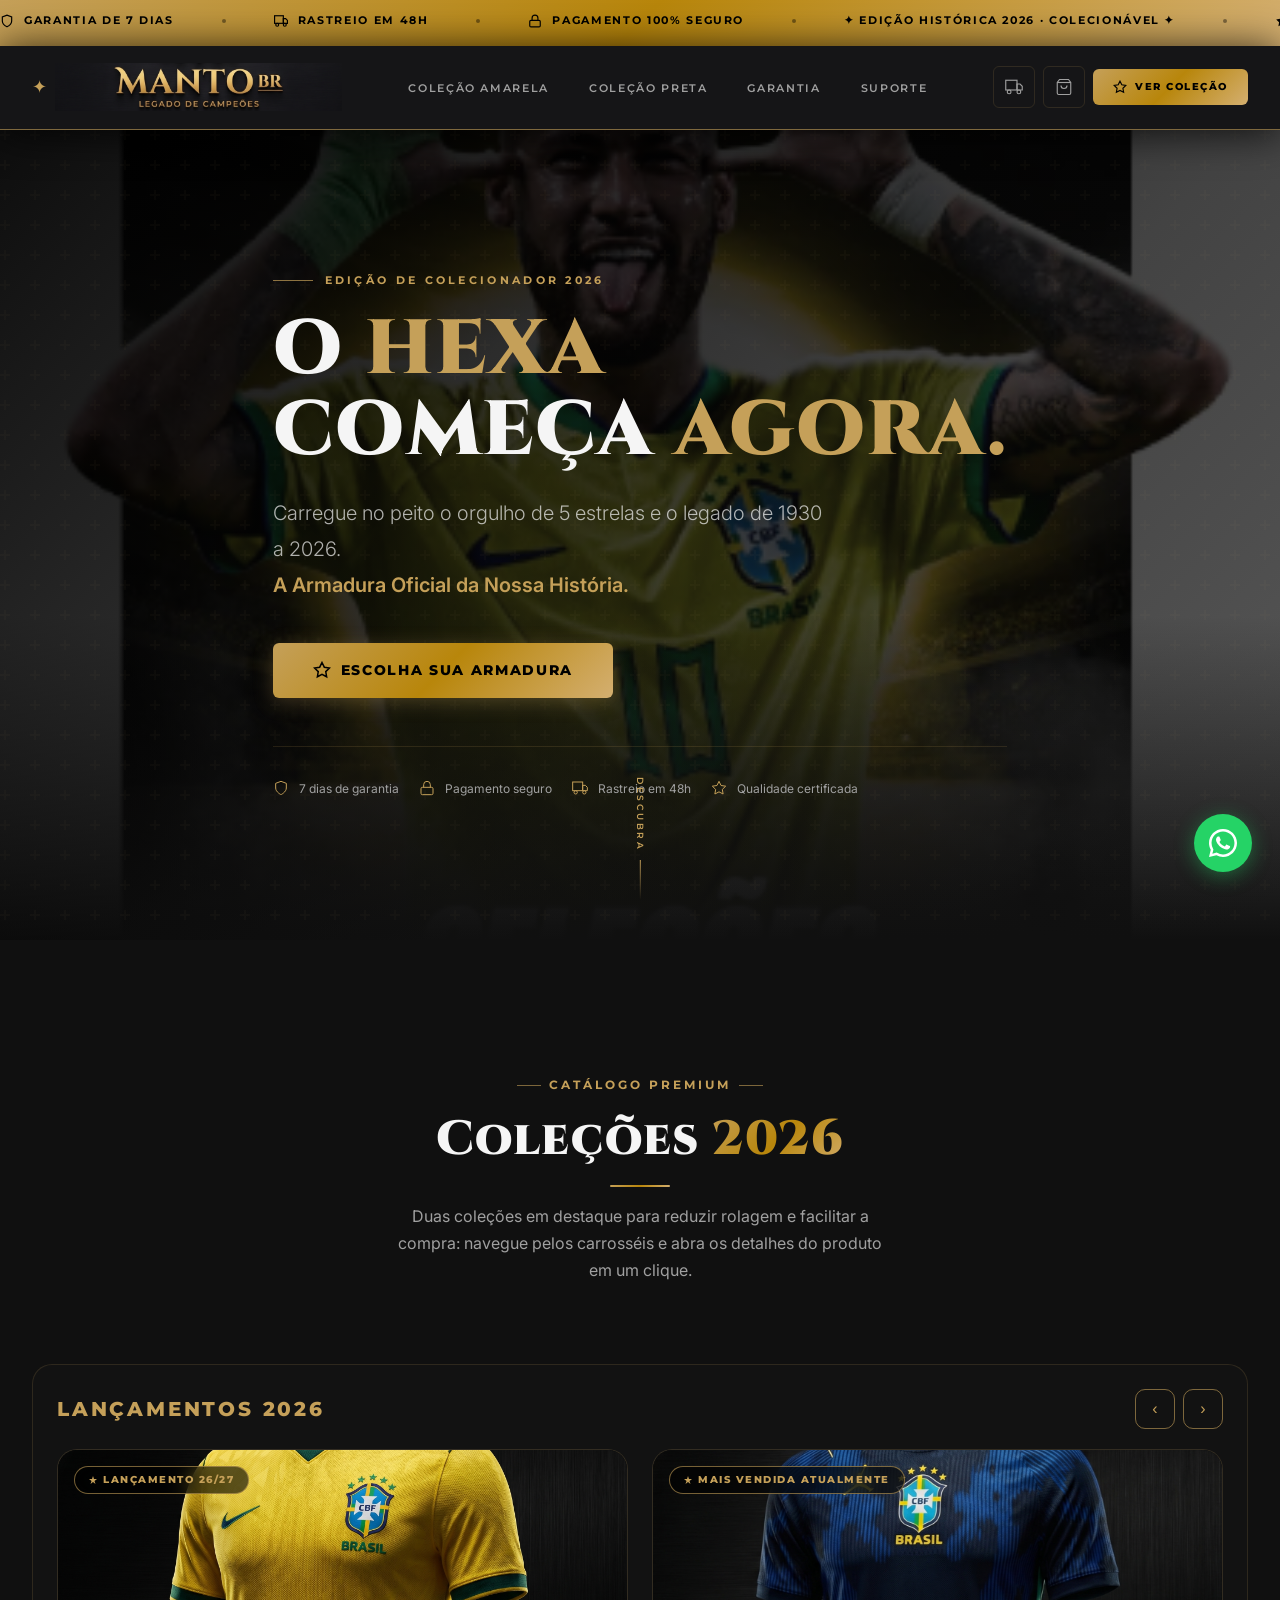
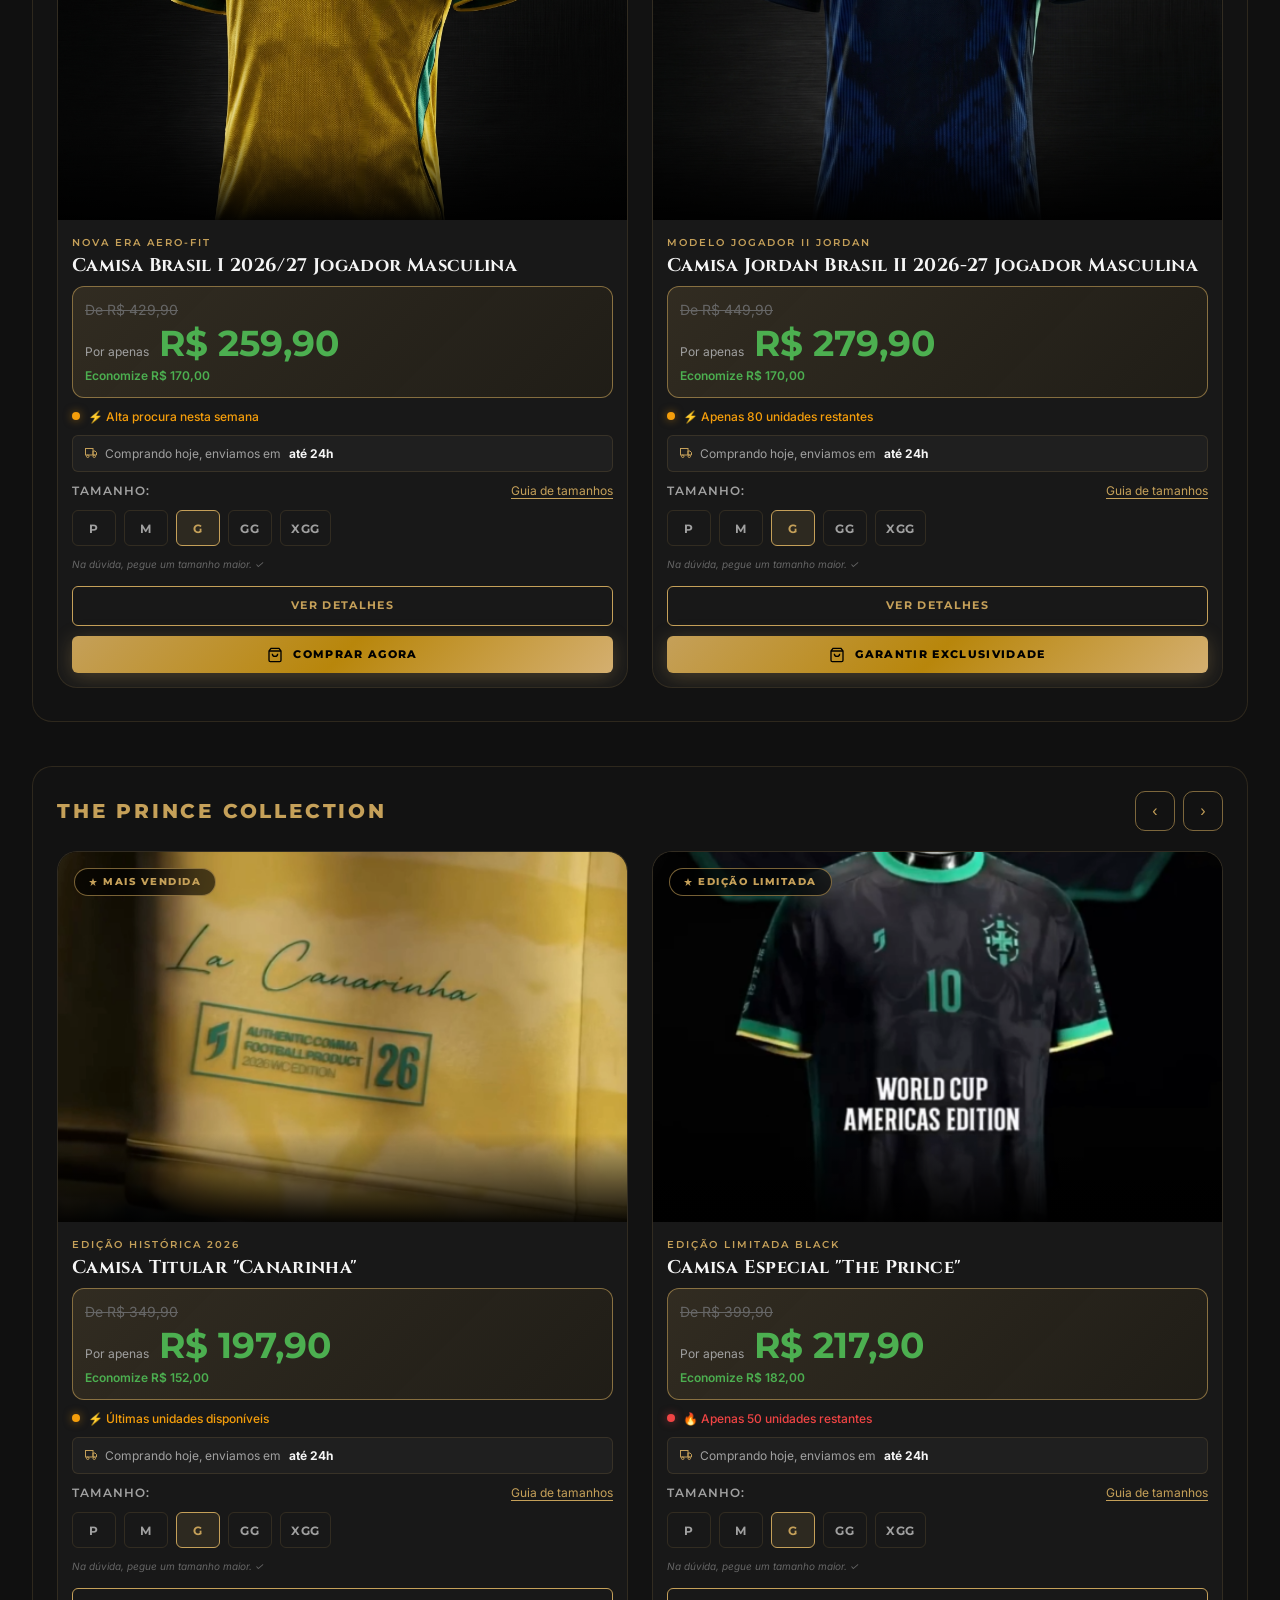
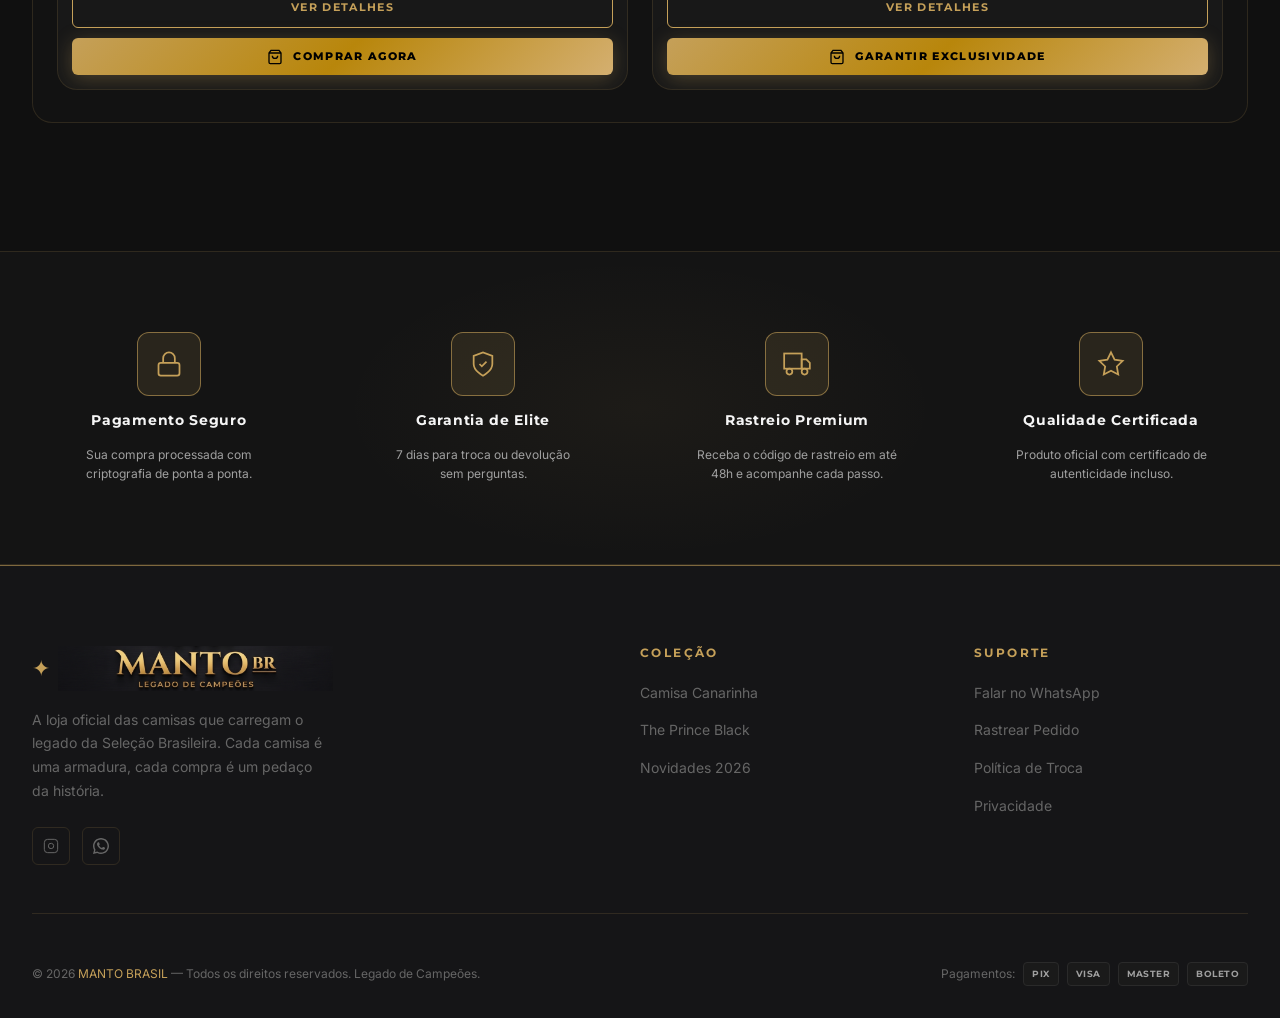
==== index.html @ 859e6c87 "Ajusta layout do CardProduto e atualiza index" ====
<!DOCTYPE html>
<html lang="pt-BR">
<head>
  <meta charset="UTF-8" />
  <meta name="viewport" content="width=device-width, initial-scale=1.0" />

  <!-- ==========================================================
       CONFIG FÁCIL (edite aqui depois)
       - SEO
       - Favicon
       - URLs (OG / Twitter)
  =========================================================== -->

  <!-- ───────────────────────── SEO ────────────────────────── -->
  <title>MANTO BRASIL | Legado de Campeões — Camisas Oficiais 2026</title>
  <meta name="description" content="A Armadura Oficial da Nossa História. Camisas da Seleção Brasileira em Edição de Colecionador 2026. Canarinha e The Prince Black. Frete grátis e garantia de 7 dias." />
  <meta name="keywords" content="camisa seleção brasileira 2026, camisa brasil edição limitada, manto brasil, camisa canarinha, the prince black, copa do mundo 2026" />

  <!-- ───────────────────── Open Graph ─────────────────────── -->
  <meta property="og:type"        content="website" />
  <meta property="og:title"       content="MANTO BRASIL | Legado de Campeões" />
  <meta property="og:description" content="A Armadura Oficial da Nossa História. Edição de Colecionador 2026." />
  <meta property="og:image"       content="./assets/images/CAPA.png" />
  <meta property="og:url"         content="https://SEU-DOMINIO-AQUI.com" />

  <!-- ───────────────────── Twitter Card ───────────────────── -->
  <meta name="twitter:card"        content="summary_large_image" />
  <meta name="twitter:title"       content="MANTO BRASIL | Legado de Campeões" />
  <meta name="twitter:description" content="A Armadura Oficial da Nossa História. Edição de Colecionador 2026." />
  <meta name="twitter:image"       content="./assets/images/CAPA.png" />

  <!-- Fonts: Cinzel + Montserrat + Inter -->
  <link rel="preconnect" href="https://fonts.googleapis.com" />
  <link rel="preconnect" href="https://fonts.gstatic.com" crossorigin />
  <link href="https://fonts.googleapis.com/css2?family=Cinzel:wght@400;600;700;900&family=Montserrat:wght@400;500;600;700;800;900&family=Inter:wght@300;400;500;600&display=swap" rel="stylesheet" />

  <!-- ─────────────────────── Favicon ────────────────────────
       Troque o arquivo abaixo pelo seu favicon (PNG/ICO).
  ────────────────────────────────────────────────────────── -->
  <link rel="icon" type="image/png" href="./assets/images/FAVICON.png" />

  <!-- Estilos -->
  <link rel="stylesheet" href="./styles/theme.css" />
  <link rel="stylesheet" href="./styles/animations.css" />

  <style>
    /* ══════════════════════════════════════════════════════════
       ESTILOS ESPECÍFICOS DA PÁGINA
       (Componentes de layout que dependem da estrutura HTML)
    ══════════════════════════════════════════════════════════ */

    /* ==========================================================
       CONFIG FÁCIL (Hero)
       - Para trocar a imagem fallback: edite --hero-image-url
       - Para trocar o vídeo do Hero: edite o <video id="hero-video">
       - Para usar GIF no Hero: troque data-hero-media="video" por "gif"
         e edite o <img id="hero-gif">
    =========================================================== */
    :root {
      --hero-image-url: url('./assets/images/CAPA.png'); /* fallback (carrega rápido) */
      --header-height: 84px; /* aumenta o header para caber a logo maior */
    }

    /* ─── BARRA DE ANUNCIO (TICKER) ────────────────────────── */
    .announcement-bar {
      background: var(--gradient-gold);
      padding: 10px 0;
      overflow: hidden;
      position: relative;
      z-index: 100;
    }

    .announcement-bar .ticker-content {
      display: inline-flex;
      align-items: center;
      gap: 48px;
      white-space: nowrap;
    }

    .ticker-item {
      display: inline-flex;
      align-items: center;
      gap: 10px;
      font-family: var(--font-display);
      font-size: 11px;
      font-weight: 700;
      letter-spacing: 0.15em;
      text-transform: uppercase;
      color: #000;
    }

    .ticker-item svg { flex-shrink: 0; }

    .ticker-dot {
      width: 4px;
      height: 4px;
      border-radius: 50%;
      background: rgba(0,0,0,0.4);
      flex-shrink: 0;
    }

    /* ─── HEADER ────────────────────────────────────────────── */
    .header {
      position: sticky;
      top: 0;
      z-index: 999;
      background: var(--color-bg-header);
      height: var(--header-height);
      border-bottom: 1px solid var(--color-border-gold);
      box-shadow: 0 2px 40px rgba(0,0,0,0.8);
    }

    .header-inner {
      display: flex;
      align-items: center;
      justify-content: space-between;
      height: 100%;
    }

    /* Logo */
    .header-logo {
      display: flex;
      flex-direction: column;
      line-height: 1;
      cursor: pointer;
      text-decoration: none;
    }

    /* Logo (imagem) */
    .logo-image {
      display: block;
      height: clamp(30px, 4.8vw, 48px);
      width: auto;
      object-fit: contain;
    }

    /* Logo no footer */
    .footer-logo-image {
      display: block;
      height: 46px;
      width: auto;
      object-fit: contain;
    }

    .logo-main {
      font-family: var(--font-titulo);
      font-size: clamp(16px, 2.5vw, 22px);
      font-weight: 900;
      color: var(--color-gold);
      letter-spacing: 0.08em;
      text-transform: uppercase;
    }

    .logo-sub {
      font-family: var(--font-body);
      font-size: 9px;
      font-weight: 400;
      letter-spacing: 0.3em;
      color: var(--color-text-muted);
      text-transform: uppercase;
      margin-top: 2px;
    }

    /* Separador vertical do logo */
    .logo-divider {
      width: 1px;
      height: 32px;
      background: var(--color-border-gold);
      margin: 0 16px;
    }

    .logo-star {
      color: var(--color-gold);
      font-size: 18px;
    }

    /* Nav */
    .header-nav {
      display: flex;
      align-items: center;
      gap: 40px;
      list-style: none;
    }

    .header-nav a {
      font-family: var(--font-display);
      font-size: 11px;
      font-weight: 600;
      letter-spacing: 0.15em;
      text-transform: uppercase;
      color: var(--color-text-secondary);
      transition: color var(--transition-fast);
      position: relative;
    }

    .header-nav a::after {
      content: '';
      position: absolute;
      bottom: -4px;
      left: 0;
      width: 0;
      height: 1px;
      background: var(--color-gold);
      transition: width var(--transition-base);
    }

    .header-nav a:hover { color: var(--color-gold); }
    .header-nav a:hover::after { width: 100%; }

    /* Actions (Carrinho + Rastreio) */
    .header-actions {
      display: flex;
      align-items: center;
      gap: 8px;
    }

    .header-action-btn {
      display: flex;
      align-items: center;
      justify-content: center;
      width: 42px;
      height: 42px;
      border: 1px solid var(--color-border);
      border-radius: var(--radius-sm);
      background: transparent;
      color: var(--color-text-secondary);
      cursor: pointer;
      transition: var(--transition-base);
      position: relative;
    }

    .header-action-btn:hover {
      border-color: var(--color-gold);
      color: var(--color-gold);
      background: var(--color-gold-muted);
    }

    /* CTA no header */
    .header-cta {
      display: flex;
      align-items: center;
      gap: 8px;
      padding: 10px 20px;
      background: var(--gradient-gold);
      color: #000;
      font-family: var(--font-display);
      font-size: 10px;
      font-weight: 800;
      letter-spacing: 0.15em;
      text-transform: uppercase;
      border: none;
      border-radius: var(--radius-sm);
      cursor: pointer;
      transition: var(--transition-base);
      text-decoration: none;
    }

    .header-cta:hover {
      box-shadow: 0 4px 16px rgba(197,160,89,0.4);
      transform: translateY(-1px);
    }

    /* Toggle menu mobile */
    .mobile-menu-toggle {
      display: none;
      flex-direction: column;
      justify-content: center;
      gap: 5px;
      width: 36px;
      height: 36px;
      background: transparent;
      border: none;
      cursor: pointer;
      padding: 4px;
    }

    .mobile-menu-toggle span {
      display: block;
      width: 100%;
      height: 1.5px;
      background: var(--color-gold);
      border-radius: 2px;
      transition: var(--transition-base);
    }

    /* ─── HERO BANNER ───────────────────────────────────────── */
    .hero {
      position: relative;
      min-height: 90vh;
      display: flex;
      align-items: center;
      overflow: hidden;
      background: var(--color-bg);
    }

    /* Mídia de fundo do Hero (vídeo/GIF) */
    .hero-media {
      position: absolute;
      inset: 0;
      z-index: 0;
      overflow: hidden;
      background: #000;
    }

    /* fallback instantâneo (imagem) */
    .hero-media-fallback {
      position: absolute;
      inset: 0;
      background-image: var(--hero-image-url);
      background-size: cover;
      background-position: center 30%;
      background-repeat: no-repeat;
      filter: brightness(0.35) saturate(0.8);
      transform: scale(1.05);
      transition: transform 8s ease;
    }

    .hero.loaded .hero-media-fallback { transform: scale(1); }

    /* vídeo ou GIF por cima do fallback */
    .hero-media-video,
    .hero-media-gif {
      position: absolute;
      inset: 0;
      width: 100%;
      height: 100%;
      object-fit: cover;
      object-position: center 30%;
      filter: brightness(0.65) saturate(0.95);
      opacity: 0;
      transition: opacity 600ms ease;
    }

    /* Exibe o tipo selecionado */
    .hero-media[data-hero-media="video"] .hero-media-video { opacity: 1; }
    .hero-media[data-hero-media="gif"] .hero-media-gif { opacity: 1; }

    /* Overlay gradiente */
    .hero-overlay {
      position: absolute;
      inset: 0;
      background: 
        linear-gradient(135deg, rgba(0,0,0,0.85) 0%, rgba(16,16,16,0.3) 60%, transparent 100%),
        linear-gradient(to top, rgba(16,16,16,1) 0%, transparent 40%);
    }

    /* Texture sutil */
    .hero-texture {
      position: absolute;
      inset: 0;
      background-image: url("data:image/svg+xml,%3Csvg width='60' height='60' viewBox='0 0 60 60' xmlns='http://www.w3.org/2000/svg'%3E%3Cg fill='none' fill-rule='evenodd'%3E%3Cg fill='%23c5a059' fill-opacity='0.03'%3E%3Cpath d='M36 34v-4h-2v4h-4v2h4v4h2v-4h4v-2h-4zm0-30V0h-2v4h-4v2h4v4h2V6h4V4h-4zM6 34v-4H4v4H0v2h4v4h2v-4h4v-2H6zM6 4V0H4v4H0v2h4v4h2V6h4V4H6z'/%3E%3C/g%3E%3C/g%3E%3C/svg%3E");
      pointer-events: none;
    }

    /* Conteúdo do Hero */
    .hero-content {
      position: relative;
      z-index: 2;
      max-width: 780px;
    }

    .hero-badge {
      margin-bottom: 28px;
    }

    .hero-eyebrow {
      font-family: var(--font-display);
      font-size: 11px;
      font-weight: 700;
      letter-spacing: 0.3em;
      text-transform: uppercase;
      color: var(--color-gold);
      display: flex;
      align-items: center;
      gap: 12px;
      margin-bottom: 20px;
    }

    .hero-eyebrow::before {
      content: '';
      display: block;
      width: 40px;
      height: 1px;
      background: var(--color-gold);
      opacity: 0.7;
    }

    .hero-title {
      font-family: var(--font-titulo);
      font-size: var(--fs-hero);
      font-weight: 900;
      line-height: 1.05;
      letter-spacing: 0.02em;
      margin-bottom: 24px;
      color: var(--color-text-primary);
    }

    .hero-title .gold { color: var(--color-gold); }

    .hero-subtitle {
      font-family: var(--font-body);
      font-size: clamp(var(--fs-base), 1.8vw, var(--fs-lg));
      font-weight: 300;
      color: rgba(245,245,245,0.7);
      max-width: 560px;
      line-height: 1.8;
      margin-bottom: 40px;
    }

    .hero-cta-group {
      display: flex;
      align-items: center;
      gap: 20px;
      flex-wrap: wrap;
    }

    .hero-trust-line {
      display: flex;
      align-items: center;
      gap: 20px;
      margin-top: 48px;
      padding-top: 32px;
      border-top: 1px solid var(--color-border);
    }

    .hero-trust-item {
      display: flex;
      align-items: center;
      gap: 10px;
      font-family: var(--font-body);
      font-size: var(--fs-xs);
      color: var(--color-text-secondary);
    }

    .hero-trust-item svg { color: var(--color-gold); flex-shrink: 0; }

    /* Scroll indicator */
    .hero-scroll {
      position: absolute;
      bottom: 40px;
      left: 50%;
      transform: translateX(-50%);
      z-index: 2;
      display: flex;
      flex-direction: column;
      align-items: center;
      gap: 8px;
    }

    .scroll-line {
      width: 1px;
      height: 40px;
      background: linear-gradient(to bottom, var(--color-gold), transparent);
      animation: float 2s ease-in-out infinite;
    }

    .scroll-text {
      font-family: var(--font-display);
      font-size: 9px;
      font-weight: 600;
      letter-spacing: 0.3em;
      color: var(--color-gold);
      text-transform: uppercase;
      writing-mode: vertical-rl;
      text-orientation: mixed;
    }

    /* ─── SEÇÃO DO CATÁLOGO ─────────────────────────────────── */
    .catalog-section {
      padding: var(--space-3xl) 0;
    }

    .catalog-header {
      text-align: center;
      margin-bottom: var(--space-2xl);
    }

    .catalog-title {
      font-family: var(--font-titulo);
      font-size: clamp(var(--fs-2xl), 4vw, var(--fs-4xl));
      font-weight: 900;
      margin: var(--space-sm) 0;
    }

    .catalog-subtitle {
      font-family: var(--font-body);
      font-size: var(--fs-base);
      color: var(--color-text-secondary);
      max-width: 500px;
      margin: 0 auto;
      line-height: 1.7;
    }

    /* Coleções com carrossel */
    .catalog-collections {
      display: grid;
      gap: 44px;
    }

    .collection-block {
      border: 1px solid var(--color-border);
      border-radius: var(--radius-lg);
      background: rgba(255,255,255,0.01);
      padding: 24px;
    }

    .collection-header {
      display: flex;
      align-items: center;
      justify-content: space-between;
      gap: 12px;
      margin-bottom: 20px;
    }

    .collection-title {
      font-family: var(--font-display);
      font-size: clamp(var(--fs-base), 2vw, var(--fs-lg));
      letter-spacing: 0.14em;
      text-transform: uppercase;
      color: var(--color-gold);
      font-weight: 800;
    }

    .collection-actions {
      display: flex;
      gap: 8px;
    }

    .collection-nav-btn {
      width: 40px;
      height: 40px;
      border: 1px solid var(--color-border-gold);
      border-radius: 10px;
      background: transparent;
      color: var(--color-gold);
      cursor: pointer;
      font-size: 16px;
      line-height: 1;
      transition: var(--transition-fast);
    }

    .collection-nav-btn:hover {
      background: var(--color-gold-muted);
    }

    .collection-track {
      display: grid;
      grid-auto-flow: column;
      grid-auto-columns: minmax(280px, 1fr);
      gap: 24px;
      overflow-x: auto;
      scroll-snap-type: x mandatory;
      scrollbar-width: thin;
      scrollbar-color: rgba(197,160,89,0.7) rgba(0,0,0,0.2);
      padding-bottom: 8px;
    }

    .collection-track > * {
      scroll-snap-align: start;
    }

    /* ─── CARD DE PRODUTO ───────────────────────────────────── */
    .product-card {
      background: var(--color-bg-card);
      border: 1px solid var(--color-border);
      border-radius: var(--radius-lg);
      overflow: hidden;
      position: relative;
      transition: border-color var(--transition-base), box-shadow var(--transition-base);
    }

    .product-card:hover {
      border-color: var(--color-border-gold);
      box-shadow: var(--shadow-gold-lg);
    }

    /* Badge no topo do card */
    .card-badge-wrapper {
      position: absolute;
      top: 16px;
      left: 16px;
      z-index: 10;
    }

    /* Mídia (vídeo) */
    .card-media {
      position: relative;
      aspect-ratio: 4/2.6;
      overflow: hidden;
      background: #0a0a0a;
    }

    .card-media-inner {
      position: relative;
      width: 100%;
      height: 100%;
    }

    .product-video {
      width: 100%;
      height: 100%;
      object-fit: cover;
      transition: transform var(--transition-slow);
    }

    .product-card:hover .product-video {
      transform: scale(1.04);
    }

    /* Overlay do gradiente no fundo do vídeo */
    .card-media-overlay {
      position: absolute;
      bottom: 0;
      left: 0;
      right: 0;
      height: 60%;
      background: var(--gradient-card);
      pointer-events: none;
    }

    /* Ícone de zoom */
    .card-media-zoom {
      position: absolute;
      top: 16px;
      right: 16px;
      width: 36px;
      height: 36px;
      display: flex;
      align-items: center;
      justify-content: center;
      background: rgba(0,0,0,0.6);
      border: 1px solid var(--color-border-gold);
      border-radius: var(--radius-sm);
      color: var(--color-gold);
      opacity: 0;
      transition: opacity var(--transition-base);
      backdrop-filter: blur(8px);
    }

    .product-card:hover .card-media-zoom { opacity: 1; }

    /* Corpo do Card */
    .card-body {
      padding: 14px;
      display: flex;
      flex-direction: column;
      gap: 9px;
    }

    /* Header do card */
    .card-subtitle {
      font-family: var(--font-display);
      font-size: 10px;
      font-weight: 600;
      letter-spacing: 0.2em;
      text-transform: uppercase;
      color: var(--color-gold);
      margin: 0 0 4px;
    }

    .card-title {
      font-family: var(--font-titulo);
      font-size: clamp(1rem, 2.2vw, 1.15rem);
      font-weight: 700;
      color: var(--color-text-primary);
      line-height: 1.2;
      margin: 0;
    }

    /* Descrição */
    /* Features */
    .card-features {
      list-style: none;
      display: flex;
      flex-direction: column;
      gap: 6px;
      padding: 0;
      border-top: 1px solid var(--color-border);
      padding-top: 12px;
    }

    .card-feature {
      display: flex;
      align-items: center;
      gap: 10px;
      font-size: var(--fs-xs);
      font-weight: 500;
      color: var(--color-text-secondary);
      font-family: var(--font-body);
    }

    /* Bloco de Preço no Card */
    .card-price-block {
      background: var(--gradient-gold-subtle);
      border: 1px solid var(--color-border-gold);
      border-radius: var(--radius-md);
      padding: 12px;
      display: flex;
      flex-direction: column;
      gap: 4px;
    }

    .price-original {
      font-family: var(--font-body);
      font-size: var(--fs-sm);
      color: var(--color-text-muted);
      text-decoration: line-through;
    }

    .price-current-wrapper {
      display: flex;
      align-items: baseline;
      gap: 10px;
    }

    .price-label {
      font-family: var(--font-body);
      font-size: var(--fs-xs);
      color: var(--color-text-secondary);
    }

    .price-current {
      display: flex;
      align-items: baseline;
      gap: 4px;
    }

    .price-currency {
      font-family: var(--font-display);
      font-size: var(--fs-base);
      font-weight: 700;
      color: var(--color-gold);
    }

    .price-value {
      font-family: var(--font-display);
      font-size: clamp(var(--fs-2xl), 3.5vw, var(--fs-3xl));
      font-weight: 700;
      color: #4CAF50;
      line-height: 1;
    }

    .price-economy {
      font-family: var(--font-body);
      font-size: var(--fs-xs);
      color: #4CAF50;
      font-weight: 600;
    }

    /* Estoque */
    .card-stock {
      display: flex;
      align-items: center;
      gap: 8px;
      font-family: var(--font-body);
      font-size: var(--fs-xs);
      font-weight: 500;
    }

    .stock-dot {
      width: 8px;
      height: 8px;
      border-radius: 50%;
      flex-shrink: 0;
      animation: goldPulse 2s ease-in-out infinite;
    }

    .stock-low .stock-dot  { background: #ef4444; box-shadow: 0 0 8px rgba(239,68,68,0.5); }
    .stock-medium .stock-dot { background: #f59e0b; box-shadow: 0 0 8px rgba(245,158,11,0.5); }

    .stock-low .stock-text  { color: #ef4444; }
    .stock-medium .stock-text { color: #f59e0b; }

    /* Tamanhos */
    .card-sizes {
      display: flex;
      flex-direction: column;
      gap: 10px;
    }

    .sizes-label {
      font-family: var(--font-display);
      font-size: var(--fs-xs);
      font-weight: 600;
      letter-spacing: 0.1em;
      text-transform: uppercase;
      color: var(--color-text-secondary);
    }

    .sizes-grid {
      display: flex;
      gap: 8px;
      flex-wrap: wrap;
    }

    .size-btn {
      min-width: 44px;
      height: 36px;
      padding: 0 10px;
      background: transparent;
      border: 1px solid var(--color-border);
      border-radius: var(--radius-sm);
      color: var(--color-text-secondary);
      font-family: var(--font-display);
      font-size: var(--fs-xs);
      font-weight: 700;
      cursor: pointer;
      transition: var(--transition-fast);
      letter-spacing: 0.05em;
    }

    .size-btn:hover {
      border-color: var(--color-gold);
      color: var(--color-gold);
    }

    .size-btn--selected {
      background: var(--color-gold-muted);
      border-color: var(--color-gold);
      color: var(--color-gold);
    }

    /* Botão de ação do card */
    .card-actions { margin-top: 4px; }

    .card-btn {
      width: 100%;
      justify-content: center;
      padding: 10px;
      font-size: 11px;
    }

    /* ─── SEÇÃO DE CONFIANÇA ────────────────────────────────── */
    .trust-section {
      padding: var(--space-2xl) 0;
      background: var(--color-bg-section);
      border-top: 1px solid var(--color-border);
      border-bottom: 1px solid var(--color-border);
      position: relative;
      overflow: hidden;
    }

    .trust-section::before {
      content: '';
      position: absolute;
      top: 50%;
      left: 50%;
      transform: translate(-50%, -50%);
      width: 600px;
      height: 300px;
      background: radial-gradient(ellipse, rgba(197,160,89,0.05) 0%, transparent 70%);
      pointer-events: none;
    }

    .trust-grid {
      display: grid;
      grid-template-columns: repeat(auto-fit, minmax(200px, 1fr));
      gap: 40px;
    }

    .trust-item {
      display: flex;
      flex-direction: column;
      align-items: center;
      text-align: center;
      gap: 16px;
    }

    .trust-icon-wrapper {
      width: 64px;
      height: 64px;
      display: flex;
      align-items: center;
      justify-content: center;
      border: 1px solid var(--color-border-gold);
      border-radius: var(--radius-md);
      background: var(--color-gold-muted);
      color: var(--color-gold);
      transition: var(--transition-base);
      flex-shrink: 0;
    }

    .trust-item:hover .trust-icon-wrapper {
      background: var(--color-gold);
      color: #000;
      box-shadow: var(--shadow-gold);
      transform: translateY(-4px);
    }

    .trust-title {
      font-family: var(--font-display);
      font-size: var(--fs-sm);
      font-weight: 700;
      letter-spacing: 0.05em;
      color: var(--color-text-primary);
      margin: 0;
    }

    .trust-desc {
      font-size: var(--fs-xs);
      color: var(--color-text-secondary);
      line-height: 1.6;
      max-width: 200px;
      margin: 0;
    }

    /* ─── FOOTER ────────────────────────────────────────────── */
    .footer {
      background: var(--color-bg-header);
      border-top: 1px solid var(--color-border-gold);
      padding: var(--space-2xl) 0 var(--space-lg);
    }

    .footer-top {
      display: grid;
      grid-template-columns: 2fr 1fr 1fr;
      gap: 60px;
      padding-bottom: var(--space-xl);
      border-bottom: 1px solid var(--color-border);
      margin-bottom: var(--space-xl);
    }

    .footer-brand .logo-main {
      font-size: var(--fs-xl);
      margin-bottom: 4px;
    }

    .footer-desc {
      font-size: var(--fs-sm);
      color: var(--color-text-muted);
      line-height: 1.7;
      margin-top: 16px;
      max-width: 300px;
    }

    .footer-social {
      display: flex;
      gap: 12px;
      margin-top: 24px;
    }

    .social-btn {
      width: 38px;
      height: 38px;
      display: flex;
      align-items: center;
      justify-content: center;
      border: 1px solid var(--color-border);
      border-radius: var(--radius-sm);
      color: var(--color-text-muted);
      transition: var(--transition-base);
      cursor: pointer;
      text-decoration: none;
    }

    .social-btn:hover {
      border-color: var(--color-gold);
      color: var(--color-gold);
      background: var(--color-gold-muted);
    }

    .footer-col h4 {
      font-family: var(--font-display);
      font-size: var(--fs-xs);
      font-weight: 700;
      letter-spacing: 0.2em;
      text-transform: uppercase;
      color: var(--color-gold);
      margin-bottom: 20px;
    }

    .footer-links {
      list-style: none;
      display: flex;
      flex-direction: column;
      gap: 12px;
    }

    .footer-links a {
      font-size: var(--fs-sm);
      color: var(--color-text-muted);
      transition: color var(--transition-fast);
    }

    .footer-links a:hover { color: var(--color-gold); }

    .footer-bottom {
      display: flex;
      align-items: center;
      justify-content: space-between;
      flex-wrap: wrap;
      gap: 16px;
    }

    .footer-copy {
      font-size: var(--fs-xs);
      color: var(--color-text-muted);
    }

    .footer-copy span { color: var(--color-gold); }

    .footer-payments {
      display: flex;
      align-items: center;
      gap: 8px;
      font-size: var(--fs-xs);
      color: var(--color-text-muted);
    }

    .payment-icon {
      padding: 4px 8px;
      background: #1a1a1a;
      border: 1px solid #2a2a2a;
      border-radius: 4px;
      font-family: var(--font-display);
      font-size: 9px;
      font-weight: 700;
      color: var(--color-text-secondary);
      letter-spacing: 0.05em;
    }

    /* ─── WHATSAPP FLUTUANTE ─────────────────────────────────── */
    .whatsapp-float {
      position: fixed;
      bottom: 28px;
      right: 28px;
      z-index: 9999;
      width: 58px;
      height: 58px;
      background: #25D366;
      border-radius: 50%;
      display: flex;
      align-items: center;
      justify-content: center;
      box-shadow: 0 4px 20px rgba(37, 211, 102, 0.4);
      cursor: pointer;
      transition: var(--transition-spring);
      text-decoration: none;
      animation: float 3s ease-in-out infinite;
    }

    .whatsapp-float:hover {
      transform: scale(1.12);
      box-shadow: 0 8px 30px rgba(37, 211, 102, 0.6);
    }

    /* ─── MODAL DE RASTREIO ──────────────────────────────────── */
    .modal-overlay {
      position: fixed;
      inset: 0;
      background: rgba(0,0,0,0.85);
      z-index: 9998;
      display: flex;
      align-items: center;
      justify-content: center;
      opacity: 0;
      pointer-events: none;
      backdrop-filter: blur(4px);
      transition: opacity var(--transition-base);
    }

    .modal-overlay.active {
      opacity: 1;
      pointer-events: all;
    }

    .modal {
      background: var(--color-bg-card);
      border: 1px solid var(--color-border-gold);
      border-radius: var(--radius-lg);
      padding: 40px;
      width: 90%;
      max-width: 440px;
      transform: scale(0.9);
      transition: transform var(--transition-spring);
    }

    .modal-overlay.active .modal {
      transform: scale(1);
    }

    .modal-title {
      font-family: var(--font-titulo);
      font-size: var(--fs-xl);
      margin-bottom: 8px;
    }

    .modal-subtitle {
      font-size: var(--fs-sm);
      color: var(--color-text-secondary);
      margin-bottom: 24px;
    }

    .modal-input {
      width: 100%;
      padding: 14px 16px;
      background: #0d0d0d;
      border: 1px solid var(--color-border);
      border-radius: var(--radius-sm);
      color: var(--color-text-primary);
      font-family: var(--font-body);
      font-size: var(--fs-base);
      outline: none;
      transition: border-color var(--transition-fast);
      margin-bottom: 16px;
    }

    .modal-input:focus { border-color: var(--color-gold); }
    .modal-input::placeholder { color: var(--color-text-muted); }

    .modal-actions {
      display: flex;
      gap: 12px;
    }

    .modal-close {
      position: absolute;
      top: 16px;
      right: 16px;
      width: 32px;
      height: 32px;
      display: flex;
      align-items: center;
      justify-content: center;
      background: transparent;
      border: none;
      color: var(--color-text-muted);
      cursor: pointer;
      border-radius: 50%;
      transition: var(--transition-fast);
    }

    .modal-close:hover { color: var(--color-text-primary); background: #222; }
    .modal { position: relative; }

    /* ─── PRICE TAG COMPONENT (styles) ──────────────────────── */
    .price-tag { display: flex; gap: 16px; align-items: center; }

    .price-tag-discount {
      display: flex;
      flex-direction: column;
      align-items: center;
      justify-content: center;
      width: 56px;
      height: 56px;
      background: var(--gradient-gold);
      border-radius: var(--radius-sm);
      flex-shrink: 0;
    }

    .price-tag-discount-value {
      font-family: var(--font-display);
      font-size: 14px;
      font-weight: 900;
      color: #000;
      line-height: 1;
    }

    .price-tag-discount-label {
      font-family: var(--font-display);
      font-size: 8px;
      font-weight: 800;
      color: rgba(0,0,0,0.6);
      letter-spacing: 0.1em;
    }

    .price-tag-values { display: flex; flex-direction: column; gap: 4px; }

    .price-tag-original {
      font-size: var(--fs-xs);
      color: var(--color-text-muted);
    }

    .price-tag-current {
      display: flex;
      align-items: baseline;
      gap: 3px;
      line-height: 1;
    }

    .price-tag-currency {
      font-family: var(--font-display);
      font-size: var(--fs-base);
      font-weight: 700;
      color: var(--color-gold);
    }

    .price-tag-integer {
      font-family: var(--font-display);
      font-size: var(--fs-3xl);
      font-weight: 900;
      color: var(--color-gold);
    }

    .price-tag-cents {
      font-family: var(--font-display);
      font-size: var(--fs-lg);
      font-weight: 700;
      color: var(--color-gold);
    }

    .price-tag-economy {
      font-size: var(--fs-xs);
      color: #4CAF50;
      font-weight: 600;
    }

    /* Badges wrapper */
    .badges-wrapper { display: flex; flex-wrap: wrap; gap: 8px; }
    .badge-component { cursor: default; }

    /* ─── URGÊNCIA E PAGAMENTO (Card CRO) ───────────────────── */
    .card-urgency {
      display: flex;
      align-items: center;
      gap: 8px;
      font-family: var(--font-body);
      font-size: var(--fs-xs);
      color: var(--color-text-secondary);
      background: rgba(255,255,255,0.03);
      border: 1px solid var(--color-border);
      border-radius: var(--radius-sm);
      padding: 8px 12px;
    }
    .card-urgency svg { color: var(--color-gold); flex-shrink: 0; }
    .card-urgency strong { color: var(--color-text-primary); }

    .card-payment-badges {
      display: flex;
      align-items: center;
      gap: 6px;
      flex-wrap: wrap;
      justify-content: center;
      margin-top: 10px;
    }
    .payment-badge {
      font-family: var(--font-body);
      font-size: 10px;
      color: #4CAF50;
      font-weight: 600;
      letter-spacing: 0.02em;
    }
    .payment-badge-icon {
      padding: 3px 7px;
      background: #111;
      border: 1px solid #2a2a2a;
      border-radius: 4px;
      font-family: var(--font-display);
      font-size: 9px;
      font-weight: 700;
      color: var(--color-text-secondary);
      letter-spacing: 0.04em;
    }

    .sizes-header {
      display: flex;
      align-items: center;
      justify-content: space-between;
    }
    .sizes-guide {
      font-family: var(--font-body);
      font-size: var(--fs-xs);
      color: var(--color-gold);
      text-decoration: underline;
      text-underline-offset: 3px;
      cursor: pointer;
      transition: opacity var(--transition-fast);
    }
    .sizes-guide:hover { opacity: 0.7; }
    .sizes-tip {
      font-family: var(--font-body);
      font-size: 10px;
      color: var(--color-text-muted);
      margin: 0;
      font-style: italic;
    }

    /* Botão de compra pulsar (para não conflitar com hover) */
    .btn-primary.effect-gold-pulse {
      animation: goldPulseCTA 2.5s ease-in-out infinite;
    }
    .btn-primary.effect-gold-pulse:hover {
      animation: none;
    }
    @keyframes goldPulseCTA {
      0%, 100% { box-shadow: 0 4px 20px rgba(197,160,89,0.3); }
      50%       { box-shadow: 0 4px 40px rgba(197,160,89,0.65), 0 0 0 6px rgba(197,160,89,0.1); }
    }

    /* ─── RESPONSIVO ─────────────────────────────────────────── */
    @media (max-width: 1024px) {
      .footer-top {
        grid-template-columns: 1fr 1fr;
      }

      .footer-brand { grid-column: 1 / -1; }
    }

    @media (max-width: 768px) {
      :root { --header-height: 60px; }

      .header-nav { display: none; }
      .header-cta { display: none; }

      .mobile-menu-toggle { display: flex; }

      /* Menu mobile aberto */
      .header-nav.mobile-open {
        display: flex;
        flex-direction: column;
        position: fixed;
        top: var(--header-height);
        left: 0;
        right: 0;
        background: rgba(0,0,0,0.98);
        backdrop-filter: blur(20px);
        border-bottom: 1px solid var(--color-border-gold);
        padding: 24px;
        gap: 20px;
        z-index: 998;
      }

      .header-nav.mobile-open a {
        font-size: var(--fs-base);
        padding: 12px 0;
        border-bottom: 1px solid var(--color-border);
      }

      .hero { min-height: 100svh; }

      .collection-block {
        padding: 18px;
      }

      .collection-track {
        grid-auto-columns: minmax(100%, 100%);
      }

      .hero-trust-line { flex-wrap: wrap; gap: 12px; }

      .footer-top {
        grid-template-columns: 1fr;
        gap: 32px;
      }

      .footer-bottom {
        justify-content: center;
        text-align: center;
      }

      .trust-grid { grid-template-columns: repeat(2, 1fr); gap: 24px; }
    }

    @media (max-width: 480px) {
      .trust-grid { grid-template-columns: 1fr; }
      .hero-cta-group { flex-direction: column; align-items: flex-start; }
      .hero-cta-group .btn-primary { width: 100%; justify-content: center; }
      .card-body { padding: 20px; }
      .modal { padding: 28px 20px; }
      .logo-main { font-size: 14px; }
      .size-btn { min-width: 44px; min-height: 44px; }
    }
  </style>
</head>

<body>

  <!-- ══════════════════════════════════════════════════════════
       BARRA DE ANÚNCIO (TICKER ROLANTE)
  ══════════════════════════════════════════════════════════ -->
  <div class="announcement-bar" role="banner" aria-label="Informações da loja">
    <div class="ticker-wrapper">
      <!-- O JS duplica o conteúdo para o loop infinito -->
      <div class="ticker-content" id="ticker-content">
        <span class="ticker-item">
          <svg width="14" height="14" fill="none" stroke="#000" stroke-width="2" viewBox="0 0 24 24">
            <path d="M12 22s8-4 8-10V5l-8-3-8 3v7c0 6 8 10 8 10z"/>
          </svg>
          Garantia de 7 dias
        </span>
        <span class="ticker-dot"></span>
        <span class="ticker-item">
          <svg width="14" height="14" fill="none" stroke="#000" stroke-width="2" viewBox="0 0 24 24">
            <rect x="1" y="3" width="15" height="13"/><path d="M16 8h4l3 3v5h-7V8z"/>
            <circle cx="5.5" cy="18.5" r="2.5"/><circle cx="18.5" cy="18.5" r="2.5"/>
          </svg>
          Rastreio em 48h
        </span>
        <span class="ticker-dot"></span>
        <span class="ticker-item">
          <svg width="14" height="14" fill="none" stroke="#000" stroke-width="2" viewBox="0 0 24 24">
            <rect x="3" y="11" width="18" height="11" rx="2"/><path d="M7 11V7a5 5 0 0110 0v4"/>
          </svg>
          Pagamento 100% seguro
        </span>
        <span class="ticker-dot"></span>
        <span class="ticker-item">
          ✦ EDIÇÃO HISTÓRICA 2026 · COLECIONÁVEL ✦
        </span>
        <span class="ticker-dot"></span>
        <span class="ticker-item">
          <svg width="14" height="14" fill="#000" viewBox="0 0 24 24">
            <polygon points="12,2 15.09,8.26 22,9.27 17,14.14 18.18,21.02 12,17.77 5.82,21.02 7,14.14 2,9.27 8.91,8.26"/>
          </svg>
          Qualidade certificada
        </span>
        <span class="ticker-dot"></span>
      </div>
    </div>
  </div>

  <!-- ══════════════════════════════════════════════════════════
       HEADER
  ══════════════════════════════════════════════════════════ -->
  <header class="header" role="banner">
    <div class="container header-inner">

      <!-- Logo -->
      <a href="#" class="header-logo" aria-label="MANTO BRASIL - Página Inicial">
        <div style="display:flex; align-items:center; gap: 8px;">
          <span class="logo-star">✦</span>
          <div>
            <img class="logo-image" src="./assets/images/LOGO.png" alt="MANTO BRASIL" />
          </div>
        </div>
      </a>

      <!-- Nav (Desktop) -->
      <nav aria-label="Navegação principal">
        <ul class="header-nav" id="main-nav" role="list">
          <li><a href="#catalogo" id="nav-colecao-amarela">Coleção Amarela</a></li>
          <li><a href="#catalogo" id="nav-colecao-preta">Coleção Preta</a></li>
          <li><a href="#confianca" id="nav-garantia">Garantia</a></li>
          <li><a href="#suporte" id="nav-suporte">Suporte</a></li>
        </ul>
      </nav>

      <!-- Actions -->
      <div class="header-actions">
        <!-- Rastreio de Pedido -->
        <button
          class="header-action-btn"
          id="btn-rastreio"
          title="Rastrear pedido"
          aria-label="Rastrear pedido"
          onclick="document.getElementById('modal-rastreio').classList.add('active')"
        >
          <svg width="18" height="18" fill="none" stroke="currentColor" stroke-width="1.5" viewBox="0 0 24 24">
            <rect x="1" y="3" width="15" height="13"/><path d="M16 8h4l3 3v5h-7V8z"/>
            <circle cx="5.5" cy="18.5" r="2.5"/><circle cx="18.5" cy="18.5" r="2.5"/>
          </svg>
        </button>

        <!-- Carrinho -->
        <button
          class="header-action-btn"
          id="btn-carrinho"
          title="Ver carrinho"
          aria-label="Ver carrinho de compras"
        >
          <svg width="18" height="18" fill="none" stroke="currentColor" stroke-width="1.5" viewBox="0 0 24 24">
            <path d="M6 2L3 6v14a2 2 0 002 2h14a2 2 0 002-2V6l-3-4z"/>
            <line x1="3" y1="6" x2="21" y2="6"/>
            <path d="M16 10a4 4 0 01-8 0"/>
          </svg>
        </button>

        <!-- CTA Desktop -->
        <a href="#catalogo" class="header-cta" id="header-cta-btn">
          <svg width="14" height="14" fill="none" stroke="currentColor" stroke-width="2" viewBox="0 0 24 24">
            <polygon points="12,2 15.09,8.26 22,9.27 17,14.14 18.18,21.02 12,17.77 5.82,21.02 7,14.14 2,9.27 8.91,8.26"/>
          </svg>
          Ver Coleção
        </a>

        <!-- Toggle Mobile -->
        <button
          class="mobile-menu-toggle"
          id="mobile-menu-toggle"
          aria-label="Abrir menu"
          aria-expanded="false"
        >
          <span></span>
          <span></span>
          <span></span>
        </button>
      </div>

    </div>
  </header>

  <main id="main-content">

    <!-- ════════════════════════════════════════════════════════
         HERO BANNER
    ════════════════════════════════════════════════════════ -->
    <section class="hero" id="hero" aria-label="Banner Principal">
      <!-- ======================================================
           HERO — MÍDIA DE FUNDO (vídeo OU GIF)

           Como trocar:
           - Vídeo: edite src do <video id="hero-video">
           - GIF: edite src do <img id="hero-gif">
           - Escolha qual aparece em data-hero-media:
             - video  (padrão)
             - gif
      ======================================================= -->
      <div class="hero-media" id="hero-media" data-hero-media="video" aria-hidden="true">
        <div class="hero-media-fallback"></div>
        <video
          class="hero-media-video"
          id="hero-video"
          src="assets/videos/NEYMAR BANNER.mp4"
          autoplay
          loop
          muted
          playsinline
          preload="metadata"
        ></video>
        <img
          class="hero-media-gif"
          id="hero-gif"
          src="assets/images/NEYMAR-BANNER.gif"
          alt=""
          loading="eager"
          decoding="async"
        />
      </div>
      <div class="hero-overlay" aria-hidden="true"></div>
      <div class="hero-texture" aria-hidden="true"></div>

      <div class="container">
        <div class="hero-content">

          <!-- Eyebrow -->
          <p class="hero-eyebrow will-animate animate-fadeInUp delay-100">
            EDIÇÃO DE COLECIONADOR 2026
          </p>

          <!-- Título Principal -->
          <h1 class="hero-title will-animate animate-fadeInUp delay-200">
            O <span class="gold">HEXA</span><br />
            COMEÇA <span class="gold">AGORA.</span>
          </h1>

          <!-- Subtítulo / Slogan -->
          <p class="hero-subtitle will-animate animate-fadeInUp delay-300">
            <!--
              ═══════════════════════════════════════════════
              EDITE O SLOGAN AQUI ↓
            ═══════════════════════════════════════════════
            -->
            Carregue no peito o orgulho de 5 estrelas e o legado de 1930 a 2026.<br />
            <em style="color: var(--color-gold); font-style: normal; font-weight: 600; opacity: 1;">
              A Armadura Oficial da Nossa História.
            </em>
          </p>

          <!-- Botão CTA único — sem concorrência de clique -->
          <div class="hero-cta-group will-animate animate-fadeInUp delay-400">
            <a
              href="#catalogo"
              class="btn-primary ripple-container effect-gold-pulse"
              id="hero-cta-primary"
              aria-label="Ver catálogo de produtos"
            >
              <svg width="18" height="18" fill="none" stroke="currentColor" stroke-width="2" viewBox="0 0 24 24">
                <polygon points="12,2 15.09,8.26 22,9.27 17,14.14 18.18,21.02 12,17.77 5.82,21.02 7,14.14 2,9.27 8.91,8.26"/>
              </svg>
              ESCOLHA SUA ARMADURA
            </a>
          </div>

          <!-- Linha de mini-selos de confiança -->
          <div class="hero-trust-line will-animate animate-fadeInUp delay-500">
            <div class="hero-trust-item">
              <svg width="16" height="16" fill="none" stroke="currentColor" stroke-width="1.5" viewBox="0 0 24 24">
                <path d="M12 22s8-4 8-10V5l-8-3-8 3v7c0 6 8 10 8 10z"/>
              </svg>
              7 dias de garantia
            </div>
            <div class="hero-trust-item">
              <svg width="16" height="16" fill="none" stroke="currentColor" stroke-width="1.5" viewBox="0 0 24 24">
                <rect x="3" y="11" width="18" height="11" rx="2"/><path d="M7 11V7a5 5 0 0110 0v4"/>
              </svg>
              Pagamento seguro
            </div>
            <div class="hero-trust-item">
              <svg width="16" height="16" fill="none" stroke="currentColor" stroke-width="1.5" viewBox="0 0 24 24">
                <rect x="1" y="3" width="15" height="13"/><path d="M16 8h4l3 3v5h-7V8z"/>
                <circle cx="5.5" cy="18.5" r="2.5"/><circle cx="18.5" cy="18.5" r="2.5"/>
              </svg>
              Rastreio em 48h
            </div>
            <div class="hero-trust-item">
              <svg width="16" height="16" fill="none" stroke="currentColor" stroke-width="1.5" viewBox="0 0 24 24">
                <polygon points="12,2 15.09,8.26 22,9.27 17,14.14 18.18,21.02 12,17.77 5.82,21.02 7,14.14 2,9.27 8.91,8.26"/>
              </svg>
              Qualidade certificada
            </div>
          </div>

        </div>
      </div>

      <!-- Scroll indicator -->
      <div class="hero-scroll" aria-hidden="true">
        <span class="scroll-text">Descubra</span>
        <div class="scroll-line"></div>
      </div>

    </section><!-- /.hero -->

    <!-- ════════════════════════════════════════════════════════
         CATÁLOGO DE PRODUTOS
    ════════════════════════════════════════════════════════ -->
    <section class="catalog-section" id="catalogo" aria-label="Catálogo de Produtos">
      <div class="container">

        <!-- Cabeçalho da seção -->
        <div class="catalog-header">
          <p class="section-label will-animate animate-fadeInUp">Catálogo Premium</p>
          <h2 class="catalog-title will-animate animate-fadeInUp delay-100">
            Coleções <span class="text-gradient-gold">2026</span>
          </h2>
          <div class="divider-gold will-animate animate-scaleIn delay-200"></div>
          <p class="catalog-subtitle will-animate animate-fadeInUp delay-300">
            Duas coleções em destaque para reduzir rolagem e facilitar a compra:
            navegue pelos carrosséis e abra os detalhes do produto em um clique.
          </p>
        </div>

        <!-- Coleções com carrossel — carregado dinamicamente pelo JS -->
        <div class="catalog-collections" id="catalog-collections" aria-label="Coleções de produtos">
          <!-- JS insere os blocos de coleção aqui -->
        </div>

      </div>
    </section><!-- /.catalog-section -->

    <!-- ════════════════════════════════════════════════════════
         FAIXA DE CONFIANÇA
    ════════════════════════════════════════════════════════ -->
    <section class="trust-section" id="confianca" aria-label="Por que confiar na MANTO BRASIL">
      <div class="container">
        <div class="trust-grid" id="trust-grid">
          <!-- Carregado pelo JS a partir do produtos.json -->
        </div>
      </div>
    </section><!-- /.trust-section -->

  </main><!-- /#main-content -->

  <!-- ══════════════════════════════════════════════════════════
       FOOTER
  ══════════════════════════════════════════════════════════ -->
  <footer class="footer" id="suporte" role="contentinfo">
    <div class="container">

      <div class="footer-top">

        <!-- Brand -->
        <div class="footer-brand">
          <div style="display:flex; align-items:center; gap: 8px;">
            <span class="logo-star" style="font-size:22px;">✦</span>
            <div>
              <img class="footer-logo-image" src="./assets/images/LOGO.png" alt="MANTO BRASIL" />
            </div>
          </div>
          <p class="footer-desc">
            <!--
              ═══════════════════════════════════════════
              EDITE A DESCRIÇÃO DO FOOTER AQUI ↓
            ═══════════════════════════════════════════
            -->
            A loja oficial das camisas que carregam o legado da Seleção Brasileira.
            Cada camisa é uma armadura, cada compra é um pedaço da história.
          </p>
          <div class="footer-social">
            <!-- 
              ═══════════════════════════════════════════
              TROQUE os href pelos seus perfis sociais ↓
            ═══════════════════════════════════════════
            -->
            <a href="https://instagram.com/SEU-INSTAGRAM" class="social-btn" id="footer-instagram" aria-label="Instagram" target="_blank" rel="noopener">
              <!-- Instagram icon -->
              <svg width="16" height="16" fill="none" stroke="currentColor" stroke-width="1.5" viewBox="0 0 24 24">
                <rect x="2" y="2" width="20" height="20" rx="5" ry="5"/>
                <path d="M16 11.37A4 4 0 1112.63 8 4 4 0 0116 11.37z"/>
                <line x1="17.5" y1="6.5" x2="17.51" y2="6.5"/>
              </svg>
            </a>
            <a href="https://wa.me/55SEU-NUMERO" class="social-btn" id="footer-whatsapp" aria-label="WhatsApp" target="_blank" rel="noopener">
              <!-- WhatsApp icon -->
              <svg width="16" height="16" fill="currentColor" viewBox="0 0 24 24">
                <path d="M17.472 14.382c-.297-.149-1.758-.867-2.03-.967-.273-.099-.471-.148-.67.15-.197.297-.767.966-.94 1.164-.173.199-.347.223-.644.075-.297-.15-1.255-.463-2.39-1.475-.883-.788-1.48-1.761-1.653-2.059-.173-.297-.018-.458.13-.606.134-.133.298-.347.446-.52.149-.174.198-.298.298-.497.099-.198.05-.371-.025-.52-.075-.149-.669-1.612-.916-2.207-.242-.579-.487-.5-.669-.51-.173-.008-.371-.01-.57-.01-.198 0-.52.074-.792.372-.272.297-1.04 1.016-1.04 2.479 0 1.462 1.065 2.875 1.213 3.074.149.198 2.096 3.2 5.077 4.487.709.306 1.262.489 1.694.625.712.227 1.36.195 1.871.118.571-.085 1.758-.719 2.006-1.413.248-.694.248-1.289.173-1.413-.074-.124-.272-.198-.57-.347z"/>
                <path d="M12 0C5.373 0 0 5.373 0 12c0 2.117.553 4.103 1.523 5.83L0 24l6.35-1.493A11.936 11.936 0 0012 24c6.627 0 12-5.373 12-12S18.627 0 12 0zm0 21.818a9.818 9.818 0 01-5.007-1.369l-.36-.213-3.724.876.893-3.632-.234-.373A9.783 9.783 0 012.182 12C2.182 6.58 6.58 2.182 12 2.182S21.818 6.58 21.818 12 17.42 21.818 12 21.818z"/>
              </svg>
            </a>
          </div>
        </div>

        <!-- Links -->
        <div class="footer-col">
          <h4>Coleção</h4>
          <ul class="footer-links">
            <li><a href="#catalogo" id="footer-link-canarinha">Camisa Canarinha</a></li>
            <li><a href="#catalogo" id="footer-link-prince">The Prince Black</a></li>
            <li><a href="#catalogo" id="footer-link-novidades">Novidades 2026</a></li>
          </ul>
        </div>

        <!-- Suporte -->
        <div class="footer-col">
          <h4>Suporte</h4>
          <ul class="footer-links">
            <!--
              ═══════════════════════════════════════════
              TROQUE os href pelos seus links reais ↓
            ═══════════════════════════════════════════
            -->
            <li><a href="https://wa.me/55SEU-NUMERO" id="footer-link-contato" target="_blank">Falar no WhatsApp</a></li>
            <li><a href="#" id="footer-link-rastreio" onclick="document.getElementById('modal-rastreio').classList.add('active'); return false;">Rastrear Pedido</a></li>
            <li><a href="./pages/politica-troca.html" id="footer-link-garantia">Política de Troca</a></li>
            <li><a href="./pages/privacidade.html" id="footer-link-privacidade">Privacidade</a></li>
          </ul>
        </div>

      </div><!-- /.footer-top -->

      <div class="footer-bottom">
        <p class="footer-copy">
          © 2026 <span>MANTO BRASIL</span> — Todos os direitos reservados. Legado de Campeões.
        </p>
        <div class="footer-payments" aria-label="Formas de pagamento">
          <span>Pagamentos:</span>
          <span class="payment-icon">PIX</span>
          <span class="payment-icon">VISA</span>
          <span class="payment-icon">MASTER</span>
          <span class="payment-icon">BOLETO</span>
        </div>
      </div>

    </div>
  </footer>

  <!-- ══════════════════════════════════════════════════════════
       MODAL DE RASTREIO
  ══════════════════════════════════════════════════════════ -->
  <div class="modal-overlay" id="modal-rastreio" role="dialog" aria-modal="true" aria-label="Rastrear Pedido">
    <div class="modal">
      <button
        class="modal-close"
        id="modal-rastreio-close"
        onclick="document.getElementById('modal-rastreio').classList.remove('active')"
        aria-label="Fechar modal"
      >
        <svg width="18" height="18" fill="none" stroke="currentColor" stroke-width="2" viewBox="0 0 24 24">
          <line x1="18" y1="6" x2="6" y2="18"/><line x1="6" y1="6" x2="18" y2="18"/>
        </svg>
      </button>
      <h2 class="modal-title">Rastrear Pedido</h2>
      <p class="modal-subtitle">Insira o código de rastreio recebido por e-mail ou WhatsApp.</p>
      <input
        type="text"
        class="modal-input"
        id="rastreio-input"
        placeholder="Ex: BR123456789BR"
        aria-label="Código de rastreio"
      />
      <div class="modal-actions">
        <a
          href="#"
          class="btn-primary ripple-container"
          id="btn-rastrear"
          style="flex:1; text-decoration:none;"
          onclick="rastrearPedido(); return false;"
        >Rastrear</a>
        <button
          class="btn-outline ripple-container"
          id="btn-whats-rastreio"
          onclick="abrirWhatsAppRastreio()"
          style="flex:1;"
        ><span>WhatsApp</span></button>
      </div>
    </div>
  </div>

  <!-- ══════════════════════════════════════════════════════════
       BOTÃO FLUTUANTE WHATSAPP
  ══════════════════════════════════════════════════════════ -->
  <!--
    ═══════════════════════════════════════════════════════════
    TROQUE "5511999999999" pelo seu número DDD + número ↓
  ═══════════════════════════════════════════════════════════
  -->
  <a
    href="https://wa.me/5511999999999?text=Olá!%20Tenho%20interesse%20nas%20camisas%20MANTO%20BRASIL%202026."
    class="whatsapp-float"
    id="whatsapp-float-btn"
    target="_blank"
    rel="noopener noreferrer"
    aria-label="Falar no WhatsApp"
    title="Falar no WhatsApp"
  >
    <svg width="28" height="28" fill="white" viewBox="0 0 24 24" aria-hidden="true">
      <path d="M17.472 14.382c-.297-.149-1.758-.867-2.03-.967-.273-.099-.471-.148-.67.15-.197.297-.767.966-.94 1.164-.173.199-.347.223-.644.075-.297-.15-1.255-.463-2.39-1.475-.883-.788-1.48-1.761-1.653-2.059-.173-.297-.018-.458.13-.606.134-.133.298-.347.446-.52.149-.174.198-.298.298-.497.099-.198.05-.371-.025-.52-.075-.149-.669-1.612-.916-2.207-.242-.579-.487-.5-.669-.51-.173-.008-.371-.01-.57-.01-.198 0-.52.074-.792.372-.272.297-1.04 1.016-1.04 2.479 0 1.462 1.065 2.875 1.213 3.074.149.198 2.096 3.2 5.077 4.487.709.306 1.262.489 1.694.625.712.227 1.36.195 1.871.118.571-.085 1.758-.719 2.006-1.413.248-.694.248-1.289.173-1.413-.074-.124-.272-.198-.57-.347z"/>
      <path d="M12 0C5.373 0 0 5.373 0 12c0 2.117.553 4.103 1.523 5.83L0 24l6.35-1.493A11.936 11.936 0 0012 24c6.627 0 12-5.373 12-12S18.627 0 12 0zm0 21.818a9.818 9.818 0 01-5.007-1.369l-.36-.213-3.724.876.893-3.632-.234-.373A9.783 9.783 0 012.182 12C2.182 6.58 6.58 2.182 12 2.182S21.818 6.58 21.818 12 17.42 21.818 12 21.818z"/>
    </svg>
  </a>


  <!-- ══════════════════════════════════════════════════════════
       JAVASCRIPT PRINCIPAL
  ══════════════════════════════════════════════════════════ -->
  <script type="module">
    import CardProduto from './components/CardProduto.js';

    /* ─── Ícones SVG para seção de confiança ─────────────── */
    const trustIcons = {
      lock: `<svg width="28" height="28" fill="none" stroke="currentColor" stroke-width="1.5" viewBox="0 0 24 24">
               <rect x="3" y="11" width="18" height="11" rx="2"/>
               <path d="M7 11V7a5 5 0 0110 0v4"/>
             </svg>`,
      shield: `<svg width="28" height="28" fill="none" stroke="currentColor" stroke-width="1.5" viewBox="0 0 24 24">
                 <path d="M12 22s8-4 8-10V5l-8-3-8 3v7c0 6 8 10 8 10z"/>
                 <path d="M9 12l2 2 4-4"/>
               </svg>`,
      package: `<svg width="28" height="28" fill="none" stroke="currentColor" stroke-width="1.5" viewBox="0 0 24 24">
                  <rect x="1" y="3" width="15" height="13"/><path d="M16 8h4l3 3v5h-7V8z"/>
                  <circle cx="5.5" cy="18.5" r="2.5"/><circle cx="18.5" cy="18.5" r="2.5"/>
                </svg>`,
      star: `<svg width="28" height="28" fill="none" stroke="currentColor" stroke-width="1.5" viewBox="0 0 24 24">
               <polygon points="12,2 15.09,8.26 22,9.27 17,14.14 18.18,21.02 12,17.77 5.82,21.02 7,14.14 2,9.27 8.91,8.26"/>
             </svg>`
    };

    /* ─── Carrega dados do JSON e renderiza tudo ──────────── */
    const collectionsConfig = [
      {
        id: 'lancamentos-2026',
        titulo: 'LANÇAMENTOS 2026'
      },
      {
        id: 'the-prince-collection',
        titulo: 'THE PRINCE COLLECTION'
      }
    ];

    async function init() {
      try {
        const response = await fetch('./data/produtos.json');
        const data = await response.json();

        renderTicker();
        renderCatalogCollections(data.produtos || []);
        renderTrust(data.confianca);
        initAnimations();
        initMobileMenu();
        initHero();

      } catch (err) {
        console.error('[MANTO BRASIL] Erro ao carregar produtos.json:', err);
        // Fallback: mostra mensagem de erro no catálogo
        const collections = document.getElementById('catalog-collections');
        if (collections) {
          collections.innerHTML = `
            <div style="text-align:center; color:var(--color-text-muted); padding:40px; border:1px solid var(--color-border); border-radius:16px;">
              <p>Erro ao carregar produtos. Verifique o arquivo <code>data/produtos.json</code>.</p>
              <p style="font-size:12px; margin-top:8px;">${err.message}</p>
            </div>
          `;
        }
      }
    }

    /* ─── Renderiza catálogo separado por coleções ────────── */
    function renderCatalogCollections(produtos) {
      const root = document.getElementById('catalog-collections');
      if (!root) return;

      root.innerHTML = '';

      collectionsConfig.forEach((colecao, collectionIndex) => {
        const itens = produtos.filter((p) => p.colecao === colecao.id);
        if (!itens.length) return;

        const block = document.createElement('section');
        block.className = 'collection-block will-animate';
        block.dataset.animate = 'fadeInUp';
        block.style.animationDelay = `${collectionIndex * 0.08}s`;

        const trackId = `collection-track-${colecao.id}`;

        block.innerHTML = `
          <div class="collection-header">
            <h3 class="collection-title">${colecao.titulo}</h3>
            <div class="collection-actions">
              <button class="collection-nav-btn" type="button" data-action="prev" aria-label="Rolar coleção para esquerda">‹</button>
              <button class="collection-nav-btn" type="button" data-action="next" aria-label="Rolar coleção para direita">›</button>
            </div>
          </div>
          <div class="collection-track" id="${trackId}" role="list" aria-label="Produtos da coleção ${colecao.titulo}"></div>
        `;

        root.appendChild(block);

        const track = block.querySelector('.collection-track');
        itens.forEach((produto, index) => {
          const card = new CardProduto(produto, track);
          const el = card.render();
          el.style.animationDelay = `${index * 0.1}s`;
        });

        bindCollectionCarousel(block, track);
      });
    }

    function bindCollectionCarousel(block, track) {
      const prevBtn = block.querySelector('[data-action="prev"]');
      const nextBtn = block.querySelector('[data-action="next"]');
      if (!prevBtn || !nextBtn || !track) return;

      const scrollAmount = () => Math.max(track.clientWidth * 0.82, 320);

      prevBtn.addEventListener('click', () => {
        track.scrollBy({ left: -scrollAmount(), behavior: 'smooth' });
      });

      nextBtn.addEventListener('click', () => {
        track.scrollBy({ left: scrollAmount(), behavior: 'smooth' });
      });

      // Auto-rotação a cada 10s (pausa ao passar mouse)
      let autoRotate = setInterval(() => {
        const maxScrollLeft = track.scrollWidth - track.clientWidth;
        const nextLeft = track.scrollLeft + scrollAmount();
        const shouldLoop = nextLeft >= maxScrollLeft - 4;
        track.scrollTo({
          left: shouldLoop ? 0 : nextLeft,
          behavior: 'smooth'
        });
      }, 10000);

      const pauseAutoRotate = () => {
        clearInterval(autoRotate);
      };

      const resumeAutoRotate = () => {
        clearInterval(autoRotate);
        autoRotate = setInterval(() => {
          const maxScrollLeft = track.scrollWidth - track.clientWidth;
          const nextLeft = track.scrollLeft + scrollAmount();
          const shouldLoop = nextLeft >= maxScrollLeft - 4;
          track.scrollTo({
            left: shouldLoop ? 0 : nextLeft,
            behavior: 'smooth'
          });
        }, 10000);
      };

      track.addEventListener('mouseenter', pauseAutoRotate);
      track.addEventListener('mouseleave', resumeAutoRotate);
      prevBtn.addEventListener('click', resumeAutoRotate);
      nextBtn.addEventListener('click', resumeAutoRotate);
    }

    /* ─── Renderiza seção de confiança ───────────────────── */
    function renderTrust(itens) {
      const grid = document.getElementById('trust-grid');
      if (!grid) return;

      itens.forEach((item, i) => {
        const el = document.createElement('div');
        el.className = 'trust-item will-animate';
        el.style.animationDelay = `${i * 0.1}s`;
        el.innerHTML = `
          <div class="trust-icon-wrapper hover-glow">
            ${trustIcons[item.icone] || trustIcons.star}
          </div>
          <h3 class="trust-title">${item.titulo}</h3>
          <p class="trust-desc">${item.descricao}</p>
        `;
        grid.appendChild(el);
      });
    }

    /* ─── Duplica o ticker para loop infinito ─────────────── */
    function renderTicker() {
      const content = document.getElementById('ticker-content');
      if (!content) return;
      // Duplica o conteúdo para o loop sem corte
      content.innerHTML += content.innerHTML;
    }

    /* ─── Intersection Observer para animações de entrada ─── */
    function initAnimations() {
      const observer = new IntersectionObserver((entries) => {
        entries.forEach(entry => {
          if (entry.isIntersecting) {
            const el = entry.target;
            const animClass = el.dataset.animate || 'fadeInUp';
            el.classList.add(`animate-${animClass}`);
            el.classList.remove('will-animate');
            observer.unobserve(el);
          }
        });
      }, {
        threshold: 0.1,
        rootMargin: '0px 0px -40px 0px'
      });

      // Observa todos os elementos com will-animate
      document.querySelectorAll('.will-animate').forEach(el => {
        observer.observe(el);
      });
    }

    /* ─── Menu Mobile ─────────────────────────────────────── */
    function initMobileMenu() {
      const toggle = document.getElementById('mobile-menu-toggle');
      const nav = document.getElementById('main-nav');
      if (!toggle || !nav) return;

      toggle.addEventListener('click', () => {
        const isOpen = nav.classList.toggle('mobile-open');
        toggle.setAttribute('aria-expanded', isOpen);

        // Anima as barras do toggle
        const spans = toggle.querySelectorAll('span');
        if (isOpen) {
          spans[0].style.transform = 'rotate(45deg) translate(5px, 5px)';
          spans[1].style.opacity = '0';
          spans[2].style.transform = 'rotate(-45deg) translate(5px, -5px)';
        } else {
          spans.forEach(s => { s.style.transform = ''; s.style.opacity = ''; });
        }
      });

      // Fecha ao clicar em um link
      nav.querySelectorAll('a').forEach(a => {
        a.addEventListener('click', () => {
          nav.classList.remove('mobile-open');
          toggle.setAttribute('aria-expanded', 'false');
          toggle.querySelectorAll('span').forEach(s => {
            s.style.transform = '';
            s.style.opacity = '';
          });
        });
      });

      // Fecha ao clicar fora
      document.addEventListener('click', (e) => {
        if (!toggle.contains(e.target) && !nav.contains(e.target)) {
          nav.classList.remove('mobile-open');
        }
      });
    }

    /* ─── Hero: efeito parallax e classe loaded ───────────── */
    function initHero() {
      // Ativa a transição de scale da imagem de fundo
      const hero = document.getElementById('hero');
      if (hero) {
        requestAnimationFrame(() => hero.classList.add('loaded'));
      }

      // Parallax suave no scroll
      const heroMedia = document.getElementById('hero-media');
      if (heroMedia) {
        window.addEventListener('scroll', () => {
          const scrollY = window.scrollY;
          const speed = 0.3;
          heroMedia.style.transform = `translateY(${scrollY * speed}px)`;
        }, { passive: true });
      }
    }

    /* ─── Scroll suave do header ao fazer scroll ──────────── */
    const header = document.querySelector('.header');
    window.addEventListener('scroll', () => {
      if (window.scrollY > 50) {
        header.style.backdropFilter = 'blur(20px)';
        header.style.background = 'rgba(21,21,23,0.97)'; // #151517 com alpha
      } else {
        header.style.backdropFilter = '';
        header.style.background = 'var(--color-bg-header)';
      }
    }, { passive: true });

    /* ─── Fecha modal ao clicar no overlay ───────────────── */
    document.getElementById('modal-rastreio').addEventListener('click', function(e) {
      if (e.target === this) this.classList.remove('active');
    });

    // Inicia tudo
    init();
  </script>

  <script>
    /* ─── Funções globais de rastreio e WhatsApp ──────────── */

    function rastrearPedido() {
      const codigo = document.getElementById('rastreio-input').value.trim();
      if (!codigo) {
        alert('Por favor, insira o código de rastreio.');
        return;
      }
      // Redireciona para o Correios
      window.open(`https://rastreamento.correios.com.br/app/index.php?objeto=${encodeURIComponent(codigo)}`, '_blank');
    }

    function abrirWhatsAppRastreio() {
      const codigo = document.getElementById('rastreio-input').value.trim();
      const msg = codigo
        ? `Olá! Gostaria de rastrear meu pedido. Código: ${codigo}`
        : 'Olá! Gostaria de rastrear meu pedido.';
      /*
        ═══════════════════════════════════════════════════
        TROQUE "5511999999999" pelo seu número DDD + número
      ═══════════════════════════════════════════════════
      */
      window.open(`https://wa.me/5511999999999?text=${encodeURIComponent(msg)}`, '_blank');
    }
  </script>

</body>
</html>
---- styles/theme.css ----
/* ============================================================
   MANTO BRASIL — TEMA PRINCIPAL
   Design System: Preto Fosco + Dourado Champagne
   ============================================================ */

@import url('https://fonts.googleapis.com/css2?family=Cinzel:wght@400;600;700;900&family=Montserrat:wght@400;500;600;700;800;900&family=Inter:wght@300;400;500;600&display=swap');

/* ============================================================
   VARIÁVEIS (TOKENS DE DESIGN)
   Edite aqui para mudar cores globalmente
   ============================================================ */
:root {
  /* --- Cores Base --- */
  --color-bg:            #101010; /* Preto Fosco Principal */
  --color-bg-header:     #151517; /* Fundo Premium (header/footer) */
  --color-bg-card:       #181818; /* Fundo dos Cards de Produto */
  --color-bg-section:    #141414; /* Fundo de Seções Alternadas */
  --color-bg-glass:      rgba(255, 255, 255, 0.03); /* Glassmorphism */
  --color-border:        rgba(197, 160, 89, 0.15); /* Borda sutil dourada */
  --color-border-gold:   rgba(197, 160, 89, 0.6);  /* Borda dourada visível */

  /* --- Tipografia --- */
  --color-text-primary:  #F5F5F5; /* Branco Quebrado — Texto Principal */
  --color-text-secondary:#A0A0A0; /* Cinza Suave — Texto Secundário */
  --color-text-muted:    #666666; /* Cinza Escuro — Texto Mínimo */

  /* --- Dourado (A Cor de Destaque) --- */
  --color-gold:          #C5A059; /* Dourado Champagne */
  --color-gold-dark:     #B8860B; /* Dourado Velho */
  --color-gold-light:    #D4AF70; /* Dourado Claro */
  --color-gold-muted:    rgba(197, 160, 89, 0.12); /* Dourado Translúcido */

  /* --- Gradientes --- */
  --gradient-gold:       linear-gradient(135deg, #C5A059 0%, #B8860B 50%, #D4AF70 100%);
  --gradient-gold-subtle:linear-gradient(135deg, rgba(197,160,89,0.15) 0%, rgba(184,134,11,0.05) 100%);
  --gradient-dark:       linear-gradient(180deg, #000000 0%, #101010 100%);
  --gradient-card:       linear-gradient(180deg, transparent 60%, rgba(0,0,0,0.95) 100%);
  --gradient-hero:       linear-gradient(135deg, rgba(0,0,0,0.8) 0%, rgba(16,16,16,0.4) 100%);

  /* --- Tipografias --- */
  --font-titulo:         'Cinzel', 'Georgia', serif;
  --font-display:        'Montserrat', sans-serif;
  --font-body:           'Inter', sans-serif;

  /* --- Tamanhos de Fonte --- */
  --fs-xs:    0.75rem;    /* 12px */
  --fs-sm:    0.875rem;   /* 14px */
  --fs-base:  1rem;       /* 16px */
  --fs-md:    1.125rem;   /* 18px */
  --fs-lg:    1.25rem;    /* 20px */
  --fs-xl:    1.5rem;     /* 24px */
  --fs-2xl:   1.875rem;   /* 30px */
  --fs-3xl:   2.25rem;    /* 36px */
  --fs-4xl:   3rem;       /* 48px */
  --fs-5xl:   3.75rem;    /* 60px */
  --fs-hero:  clamp(2.5rem, 6vw, 5rem);

  /* --- Espaçamentos --- */
  --space-xs:  0.5rem;
  --space-sm:  1rem;
  --space-md:  1.5rem;
  --space-lg:  2rem;
  --space-xl:  3rem;
  --space-2xl: 5rem;
  --space-3xl: 8rem;

  /* --- Bordas e Sombras --- */
  --radius-sm:   6px;
  --radius-md:   12px;
  --radius-lg:   20px;
  --radius-full: 9999px;

  --shadow-gold:   0 0 30px rgba(197, 160, 89, 0.2);
  --shadow-gold-lg:0 0 60px rgba(197, 160, 89, 0.15), 0 20px 60px rgba(0,0,0,0.5);
  --shadow-card:   0 8px 32px rgba(0, 0, 0, 0.5);
  --shadow-inset:  inset 0 1px 0 rgba(197, 160, 89, 0.1);

  /* --- Transições --- */
  --transition-fast: 0.2s ease;
  --transition-base: 0.3s ease;
  --transition-slow: 0.5s ease;
  --transition-spring: 0.4s cubic-bezier(0.34, 1.56, 0.64, 1);

  /* --- Header --- */
  --header-height: 72px;
}

/* ============================================================
   RESET & BASE
   ============================================================ */
*, *::before, *::after {
  box-sizing: border-box;
  margin: 0;
  padding: 0;
}

html {
  scroll-behavior: smooth;
  font-size: 16px;
}

body {
  background-color: var(--color-bg);
  color: var(--color-text-primary);
  font-family: var(--font-body);
  font-weight: 400;
  line-height: 1.6;
  overflow-x: hidden;
  -webkit-font-smoothing: antialiased;
  -moz-osx-font-smoothing: grayscale;
}

/* Scrollbar personalizada */
::-webkit-scrollbar { width: 6px; }
::-webkit-scrollbar-track { background: var(--color-bg); }
::-webkit-scrollbar-thumb { background: var(--color-gold-dark); border-radius: 3px; }
::-webkit-scrollbar-thumb:hover { background: var(--color-gold); }

/* Seleção de texto */
::selection {
  background: rgba(197, 160, 89, 0.3);
  color: var(--color-text-primary);
}

/* ============================================================
   TIPOGRAFIA GLOBAL
   ============================================================ */
h1, h2, h3, h4, h5, h6 {
  font-family: var(--font-titulo);
  font-weight: 700;
  line-height: 1.2;
  letter-spacing: 0.02em;
  color: var(--color-text-primary);
}

p {
  font-family: var(--font-body);
  color: var(--color-text-secondary);
  line-height: 1.7;
}

a {
  color: inherit;
  text-decoration: none;
}

img, video {
  max-width: 100%;
  display: block;
}

/* ============================================================
   UTILITÁRIOS
   ============================================================ */
.container {
  max-width: 1280px;
  margin: 0 auto;
  padding: 0 var(--space-lg);
}

.text-gold {
  color: var(--color-gold);
}

.text-gradient-gold {
  background: var(--gradient-gold);
  -webkit-background-clip: text;
  -webkit-text-fill-color: transparent;
  background-clip: text;
}

.section-label {
  font-family: var(--font-display);
  font-size: var(--fs-xs);
  font-weight: 700;
  letter-spacing: 0.25em;
  text-transform: uppercase;
  color: var(--color-gold);
  display: inline-flex;
  align-items: center;
  gap: var(--space-xs);
}

.section-label::before,
.section-label::after {
  content: '';
  display: block;
  width: 24px;
  height: 1px;
  background: var(--color-gold);
  opacity: 0.6;
}

.divider-gold {
  width: 60px;
  height: 2px;
  background: var(--gradient-gold);
  margin: var(--space-sm) auto;
  border-radius: var(--radius-full);
}

/* Linha dourada fina */
.gold-line {
  height: 1px;
  background: linear-gradient(90deg, transparent 0%, var(--color-gold) 50%, transparent 100%);
  opacity: 0.4;
}

/* ============================================================
   BOTÕES (SISTEMA COMPLETO)
   ============================================================ */

/* Botão Primário: Fundo Dourado, Texto Preto */
.btn-primary {
  display: inline-flex;
  align-items: center;
  justify-content: center;
  gap: 10px;
  padding: 16px 40px;
  background: var(--gradient-gold);
  color: #000000;
  font-family: var(--font-display);
  font-size: var(--fs-sm);
  font-weight: 800;
  letter-spacing: 0.12em;
  text-transform: uppercase;
  border: none;
  border-radius: var(--radius-sm);
  cursor: pointer;
  position: relative;
  overflow: hidden;
  transition: var(--transition-base);
  box-shadow: 0 4px 20px rgba(197, 160, 89, 0.3);
}

.btn-primary::before {
  content: '';
  position: absolute;
  inset: 0;
  background: linear-gradient(135deg, rgba(255,255,255,0.15) 0%, transparent 60%);
  opacity: 0;
  transition: var(--transition-fast);
}

.btn-primary:hover {
  transform: translateY(-2px);
  box-shadow: 0 8px 30px rgba(197, 160, 89, 0.5);
}

.btn-primary:hover::before {
  opacity: 1;
}

.btn-primary:active {
  transform: translateY(0);
}

/* Botão Outline: Borda Dourada, Texto Dourado */
.btn-outline {
  display: inline-flex;
  align-items: center;
  justify-content: center;
  gap: 10px;
  padding: 14px 36px;
  background: transparent;
  color: var(--color-gold);
  font-family: var(--font-display);
  font-size: var(--fs-sm);
  font-weight: 700;
  letter-spacing: 0.12em;
  text-transform: uppercase;
  border: 1.5px solid var(--color-gold);
  border-radius: var(--radius-sm);
  cursor: pointer;
  position: relative;
  overflow: hidden;
  transition: var(--transition-base);
}

.btn-outline::before {
  content: '';
  position: absolute;
  inset: 0;
  background: var(--gradient-gold);
  opacity: 0;
  transition: var(--transition-base);
  z-index: 0;
}

.btn-outline span {
  position: relative;
  z-index: 1;
  transition: var(--transition-base);
}

.btn-outline:hover::before {
  opacity: 1;
}

.btn-outline:hover span {
  color: #000000;
}

.btn-outline:hover {
  box-shadow: 0 4px 20px rgba(197, 160, 89, 0.3);
  transform: translateY(-2px);
}

/* Botão Ghost: Apenas Texto */
.btn-ghost {
  display: inline-flex;
  align-items: center;
  gap: 8px;
  padding: 10px 20px;
  background: transparent;
  color: var(--color-text-secondary);
  font-family: var(--font-body);
  font-size: var(--fs-sm);
  font-weight: 500;
  border: none;
  cursor: pointer;
  transition: var(--transition-base);
}

.btn-ghost:hover {
  color: var(--color-gold);
}

/* ============================================================
   BADGES / SELOS
   ============================================================ */
.badge {
  display: inline-flex;
  align-items: center;
  gap: 6px;
  padding: 5px 14px;
  border-radius: var(--radius-full);
  font-family: var(--font-display);
  font-size: 10px;
  font-weight: 800;
  letter-spacing: 0.15em;
  text-transform: uppercase;
}

.badge-gold {
  background: var(--gradient-gold);
  color: #000000;
}

.badge-outline {
  background: transparent;
  border: 1px solid var(--color-gold);
  color: var(--color-gold);
}

.badge-dark {
  background: rgba(0,0,0,0.6);
  border: 1px solid var(--color-border-gold);
  color: var(--color-gold);
  backdrop-filter: blur(10px);
}
---- styles/animations.css ----
/* ============================================================
   MANTO BRASIL — ANIMAÇÕES & EFEITOS
   ============================================================ */

/* ============================================================
   1. KEYFRAMES
   ============================================================ */

/* Fade In de baixo */
@keyframes fadeInUp {
  from {
    opacity: 0;
    transform: translateY(30px);
  }
  to {
    opacity: 1;
    transform: translateY(0);
  }
}

/* Fade In */
@keyframes fadeIn {
  from { opacity: 0; }
  to   { opacity: 1; }
}

/* Flutuação suave (produto flotando) */
@keyframes float {
  0%, 100% { transform: translateY(0px); }
  50%       { transform: translateY(-12px); }
}

/* Pulsar brilho dourado */
@keyframes goldPulse {
  0%, 100% {
    box-shadow: 0 0 0 0 rgba(197, 160, 89, 0);
  }
  50% {
    box-shadow: 0 0 30px 8px rgba(197, 160, 89, 0.25);
  }
}

/* Shimmer (brilho passando) */
@keyframes shimmer {
  0%   { transform: translateX(-100%) skewX(-15deg); }
  100% { transform: translateX(200%) skewX(-15deg); }
}

/* Linha dourada expandindo */
@keyframes lineExpand {
  from { width: 0; opacity: 0; }
  to   { width: 60px; opacity: 1; }
}

/* Rotação lenta (selos) */
@keyframes slowRotate {
  from { transform: rotate(0deg); }
  to   { transform: rotate(360deg); }
}

/* Brilho do texto */
@keyframes textGlow {
  0%, 100% { text-shadow: 0 0 20px rgba(197, 160, 89, 0); }
  50%       { text-shadow: 0 0 30px rgba(197, 160, 89, 0.5), 0 0 60px rgba(197, 160, 89, 0.2); }
}

/* Entrada da esquerda */
@keyframes slideInLeft {
  from {
    opacity: 0;
    transform: translateX(-40px);
  }
  to {
    opacity: 1;
    transform: translateX(0);
  }
}

/* Entrada da direita */
@keyframes slideInRight {
  from {
    opacity: 0;
    transform: translateX(40px);
  }
  to {
    opacity: 1;
    transform: translateX(0);
  }
}

/* Escala (zoom in suave) */
@keyframes scaleIn {
  from {
    opacity: 0;
    transform: scale(0.92);
  }
  to {
    opacity: 1;
    transform: scale(1);
  }
}

/* Contador contando */
@keyframes countUp {
  from { opacity: 0; transform: translateY(10px); }
  to   { opacity: 1; transform: translateY(0); }
}

/* Partícula dourada subindo */
@keyframes particleRise {
  0% {
    opacity: 0;
    transform: translateY(0) scale(0);
  }
  20% { opacity: 1; }
  100% {
    opacity: 0;
    transform: translateY(-120px) scale(1.5);
  }
}

/* Ondulação (ripple) no clique */
@keyframes ripple {
  0% {
    transform: scale(0);
    opacity: 1;
  }
  100% {
    transform: scale(4);
    opacity: 0;
  }
}

/* Ticker de texto rolando */
@keyframes ticker {
  0%   { transform: translateX(0); }
  100% { transform: translateX(-50%); }
}

/* ============================================================
   2. CLASSES DE ANIMAÇÃO (UTILITY)
   ============================================================ */

/* Animações de entrada — ativadas via JS ao entrar na viewport */
.animate-fadeInUp {
  animation: fadeInUp 0.7s ease forwards;
}

.animate-fadeIn {
  animation: fadeIn 0.6s ease forwards;
}

.animate-slideInLeft {
  animation: slideInLeft 0.7s ease forwards;
}

.animate-slideInRight {
  animation: slideInRight 0.7s ease forwards;
}

.animate-scaleIn {
  animation: scaleIn 0.6s cubic-bezier(0.34, 1.56, 0.64, 1) forwards;
}

/* Estado inicial: oculto antes de animar */
.will-animate {
  opacity: 0;
}

/* Delays escalonados para sequências */
.delay-100 { animation-delay: 0.1s; }
.delay-200 { animation-delay: 0.2s; }
.delay-300 { animation-delay: 0.3s; }
.delay-400 { animation-delay: 0.4s; }
.delay-500 { animation-delay: 0.5s; }
.delay-600 { animation-delay: 0.6s; }
.delay-700 { animation-delay: 0.7s; }
.delay-800 { animation-delay: 0.8s; }

/* ============================================================
   3. EFEITOS PERPÉTUOS (LOOP)
   ============================================================ */

/* Flutuação do produto */
.effect-float {
  animation: float 4s ease-in-out infinite;
}

.effect-float-slow {
  animation: float 6s ease-in-out infinite;
}

.effect-float-delay {
  animation: float 4s ease-in-out infinite;
  animation-delay: 1s;
}

/* Pulsar dourado */
.effect-gold-pulse {
  animation: goldPulse 2.5s ease-in-out infinite;
}

/* Rotação lenta */
.effect-slow-rotate {
  animation: slowRotate 20s linear infinite;
}

/* Brilho do texto */
.effect-text-glow {
  animation: textGlow 3s ease-in-out infinite;
}

/* ============================================================
   4. EFEITO SHIMMER (BRILHO PASSANDO — BOTÕES / CARDS)
   ============================================================ */
.shimmer-wrapper {
  position: relative;
  overflow: hidden;
}

.shimmer-wrapper::after {
  content: '';
  position: absolute;
  inset: 0;
  background: linear-gradient(
    105deg,
    transparent 40%,
    rgba(255, 255, 255, 0.08) 50%,
    transparent 60%
  );
  transform: translateX(-100%) skewX(-15deg);
  pointer-events: none;
}

.shimmer-wrapper:hover::after {
  animation: shimmer 0.7s ease forwards;
}

/* ============================================================
   5. EFEITO CARD HOVER (TILT 3D)
   ============================================================ */
.card-3d {
  transition: transform 0.15s ease, box-shadow 0.3s ease;
  transform-style: preserve-3d;
  will-change: transform;
}

/* ============================================================
   6. TICKER / FAIXA ROLANTE
   ============================================================ */
.ticker-wrapper {
  overflow: hidden;
  white-space: nowrap;
}

.ticker-content {
  display: inline-block;
  animation: ticker 25s linear infinite;
}

/* ============================================================
   7. TRANSIÇÕES DE HOVER PREMIUM
   ============================================================ */

/* Scale leve ao hover */
.hover-scale {
  transition: transform var(--transition-base);
}
.hover-scale:hover {
  transform: scale(1.03);
}

/* Elevação / sombra ao hover */
.hover-lift {
  transition: transform var(--transition-base), box-shadow var(--transition-base);
}
.hover-lift:hover {
  transform: translateY(-6px);
  box-shadow: var(--shadow-gold-lg);
}

/* Brilho dourado ao hover */
.hover-glow {
  transition: box-shadow var(--transition-base);
}
.hover-glow:hover {
  box-shadow: var(--shadow-gold);
}

/* ============================================================
   8. EFEITO RIPPLE (CLIQUE EM BOTÕES)
   ============================================================ */
.ripple-container {
  position: relative;
  overflow: hidden;
}

.ripple-effect {
  position: absolute;
  border-radius: 50%;
  background: rgba(197, 160, 89, 0.3);
  width: 20px;
  height: 20px;
  margin-top: -10px;
  margin-left: -10px;
  animation: ripple 0.6s linear;
  pointer-events: none;
}

/* ============================================================
   9. PARTÍCULAS DOURADAS
   ============================================================ */
.particle {
  position: absolute;
  width: 4px;
  height: 4px;
  border-radius: 50%;
  background: var(--color-gold);
  pointer-events: none;
  animation: particleRise 1.5s ease-out forwards;
}

/* ============================================================
   10. LOADING / SKELETON
   ============================================================ */
@keyframes skeletonPulse {
  0%, 100% { opacity: 0.4; }
  50%       { opacity: 0.8; }
}

.skeleton {
  background: linear-gradient(90deg, #1a1a1a 25%, #222 50%, #1a1a1a 75%);
  background-size: 200% 100%;
  animation: skeletonPulse 1.5s ease-in-out infinite;
  border-radius: var(--radius-sm);
}
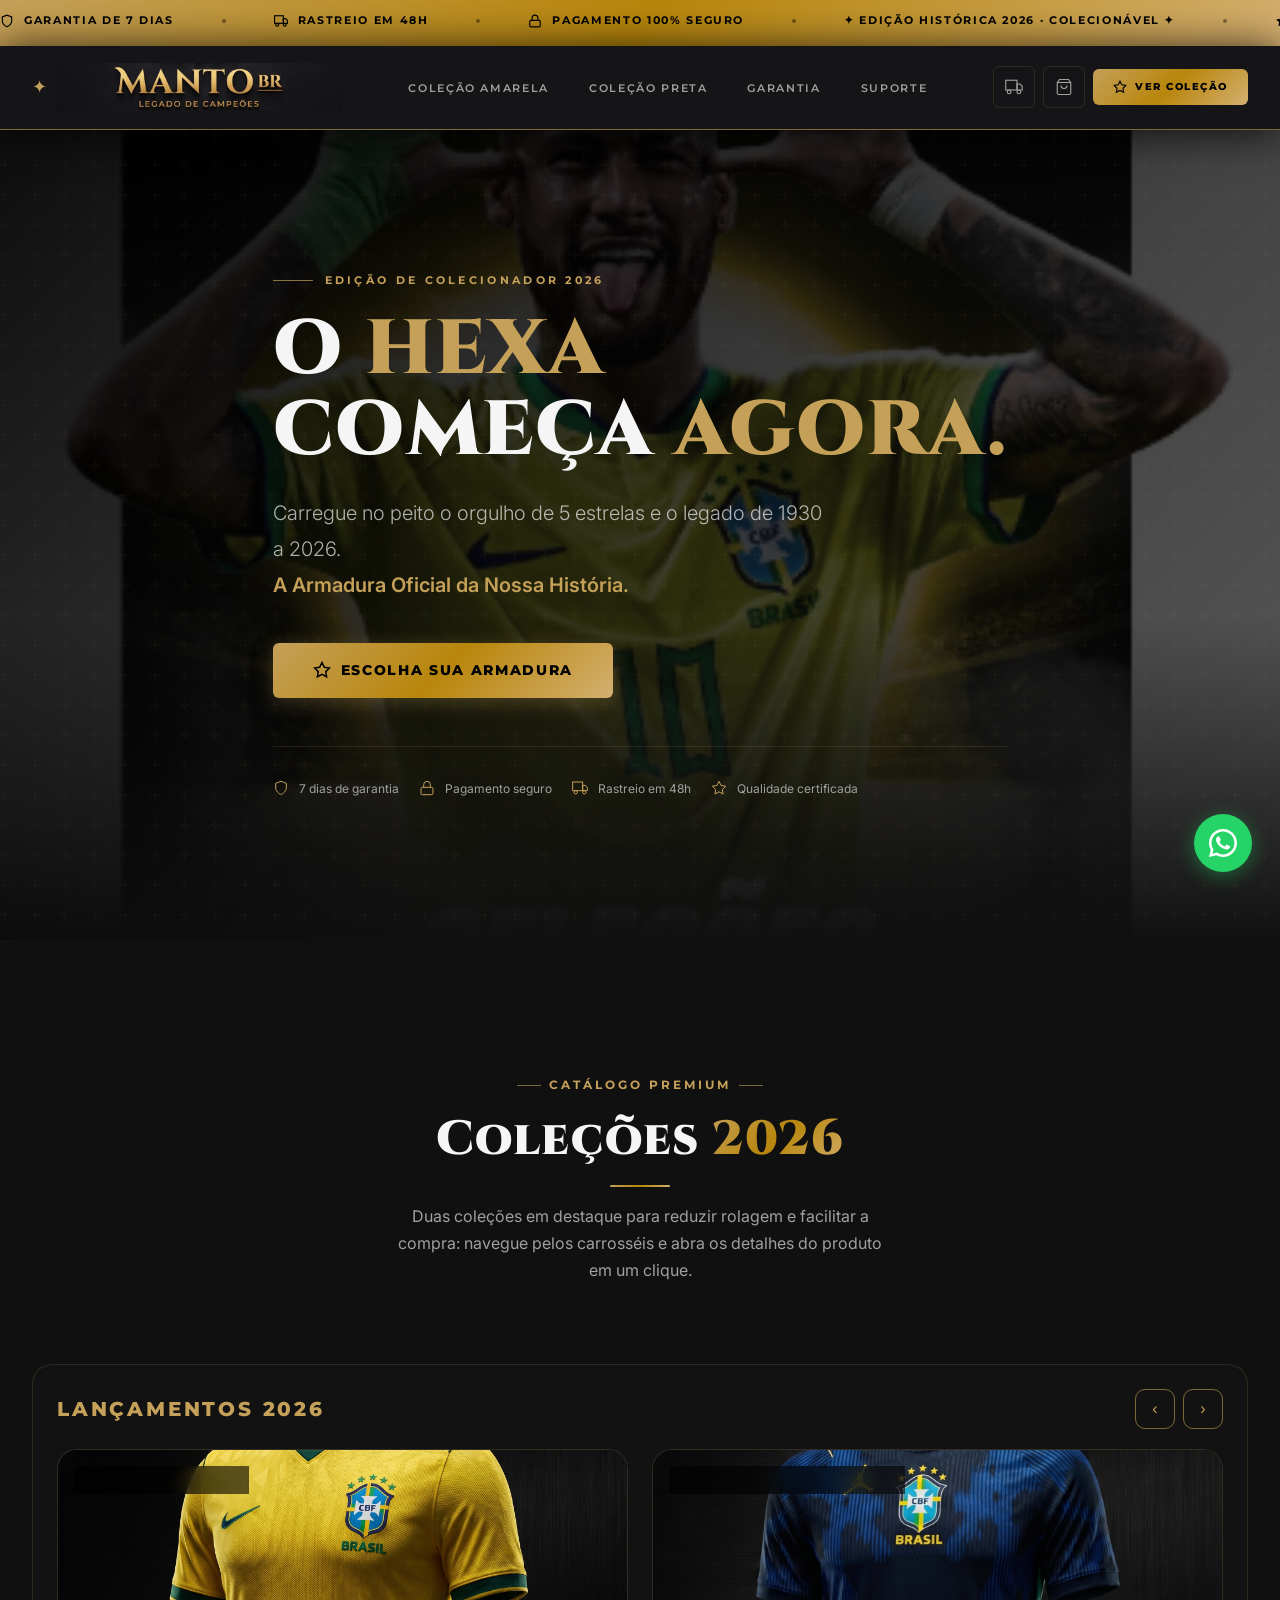
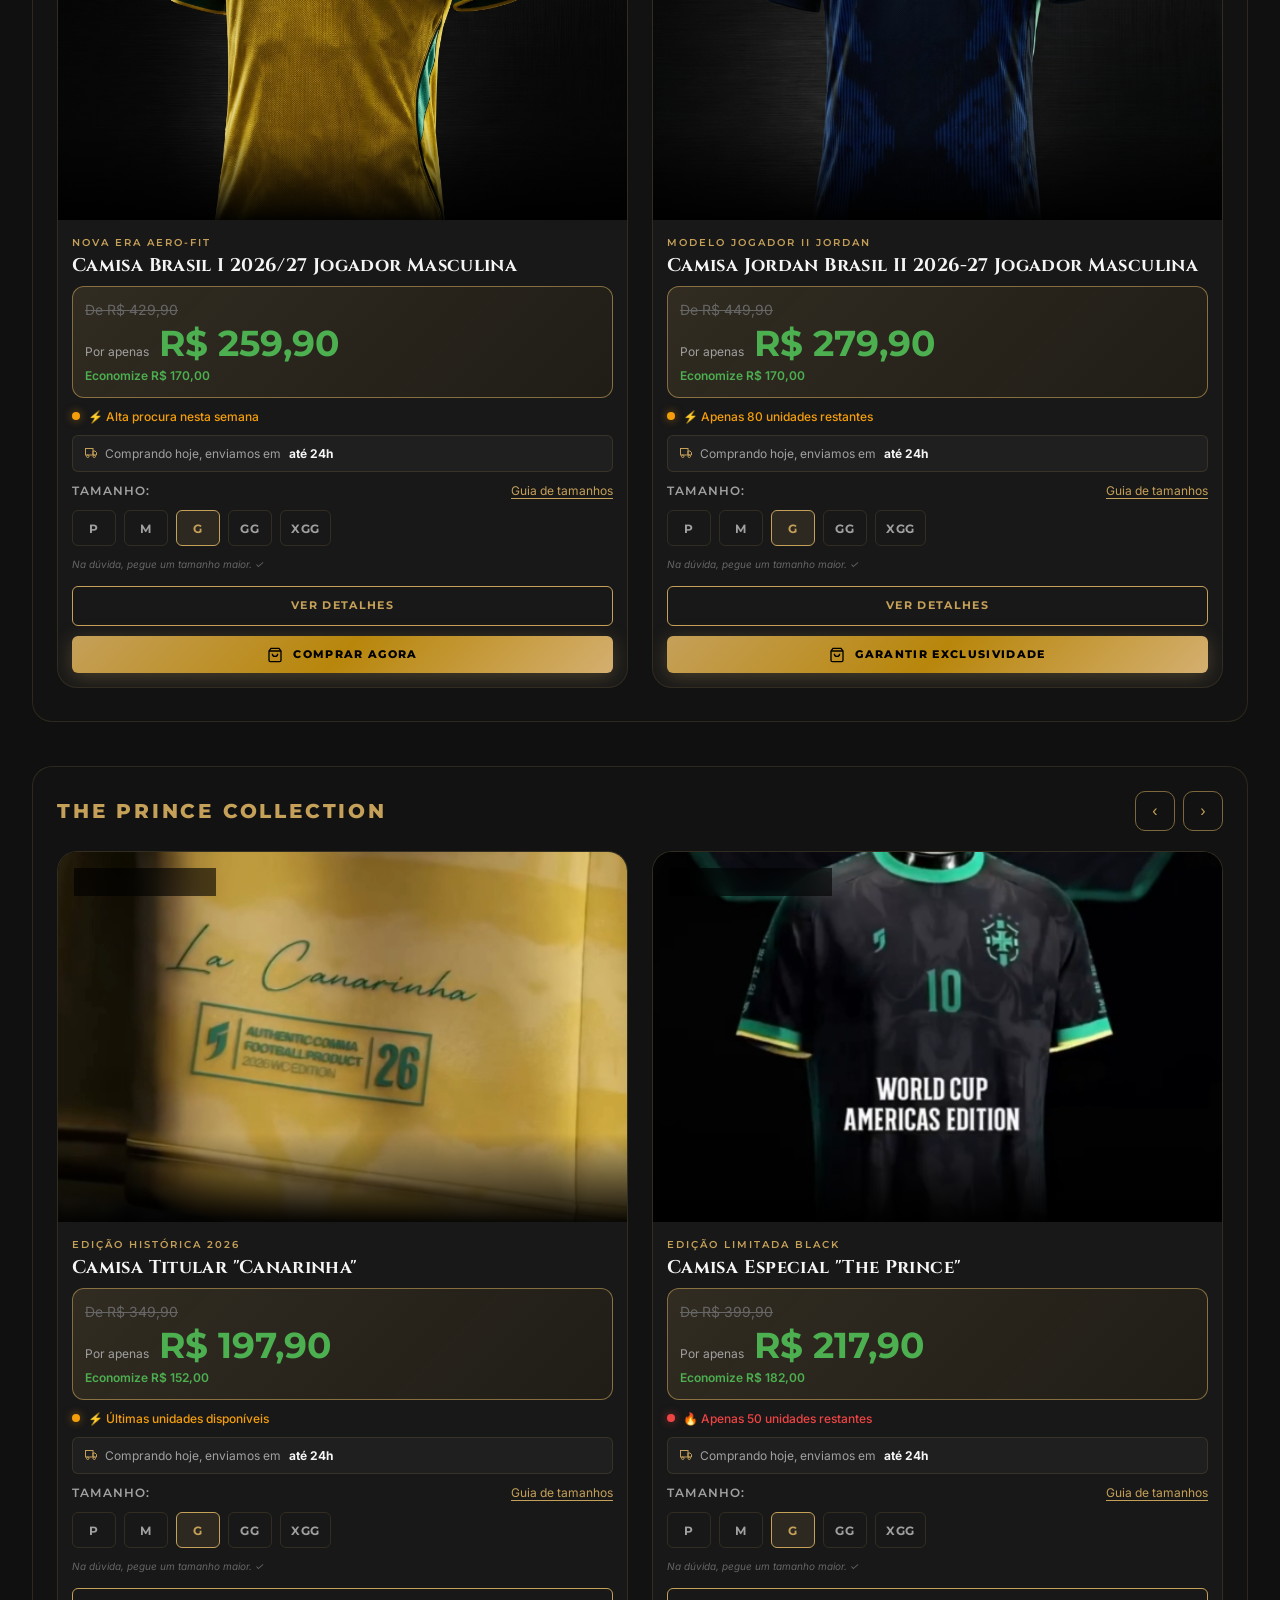
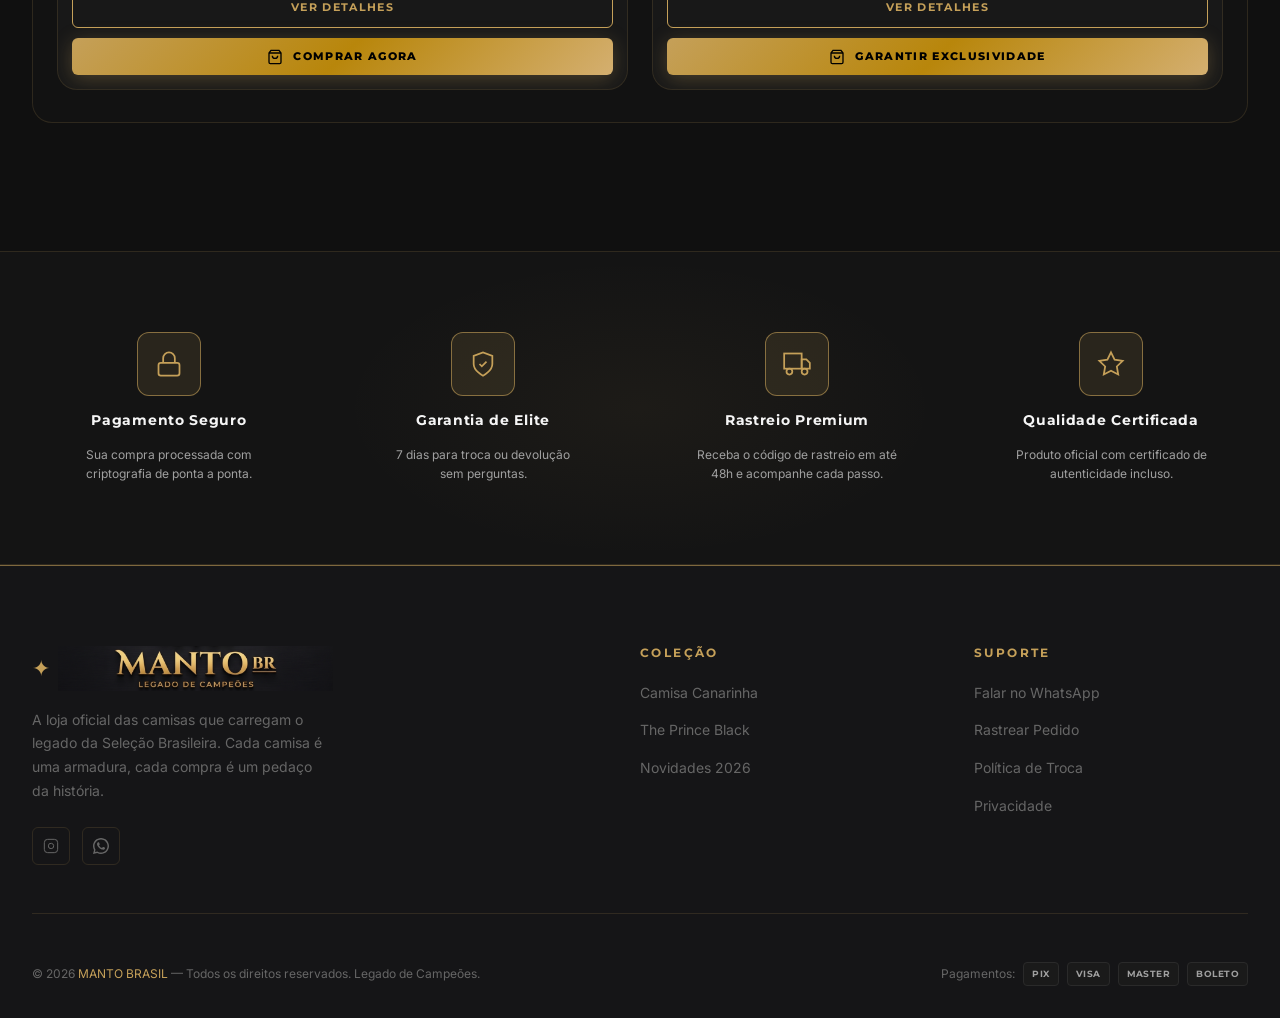
==== commit 3ead810c: "Update index.html" ====
--- a/index.html
+++ b/index.html
@@ -1603,11 +1603,6 @@
         </div>
       </div>
 
-      <!-- Scroll indicator -->
-      <div class="hero-scroll" aria-hidden="true">
-        <span class="scroll-text">Descubra</span>
-        <div class="scroll-line"></div>
-      </div>
 
     </section><!-- /.hero -->
 
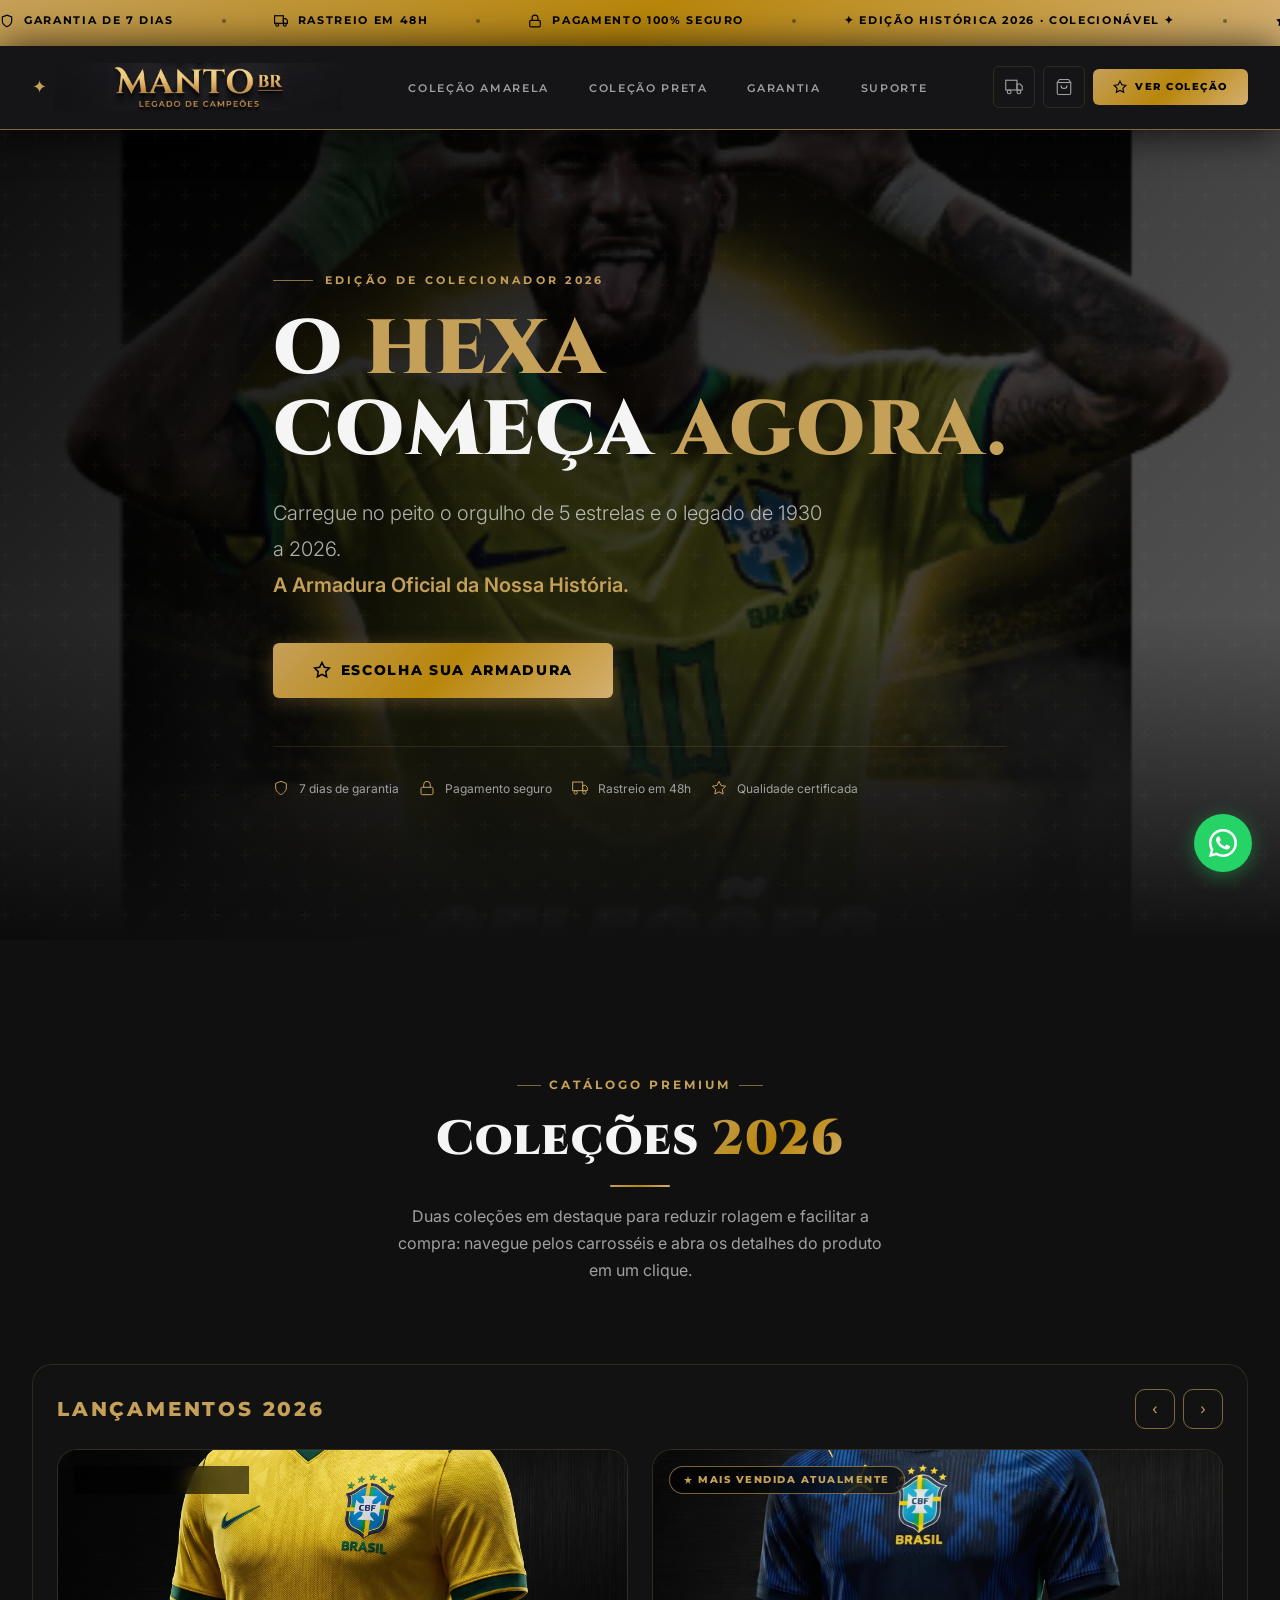
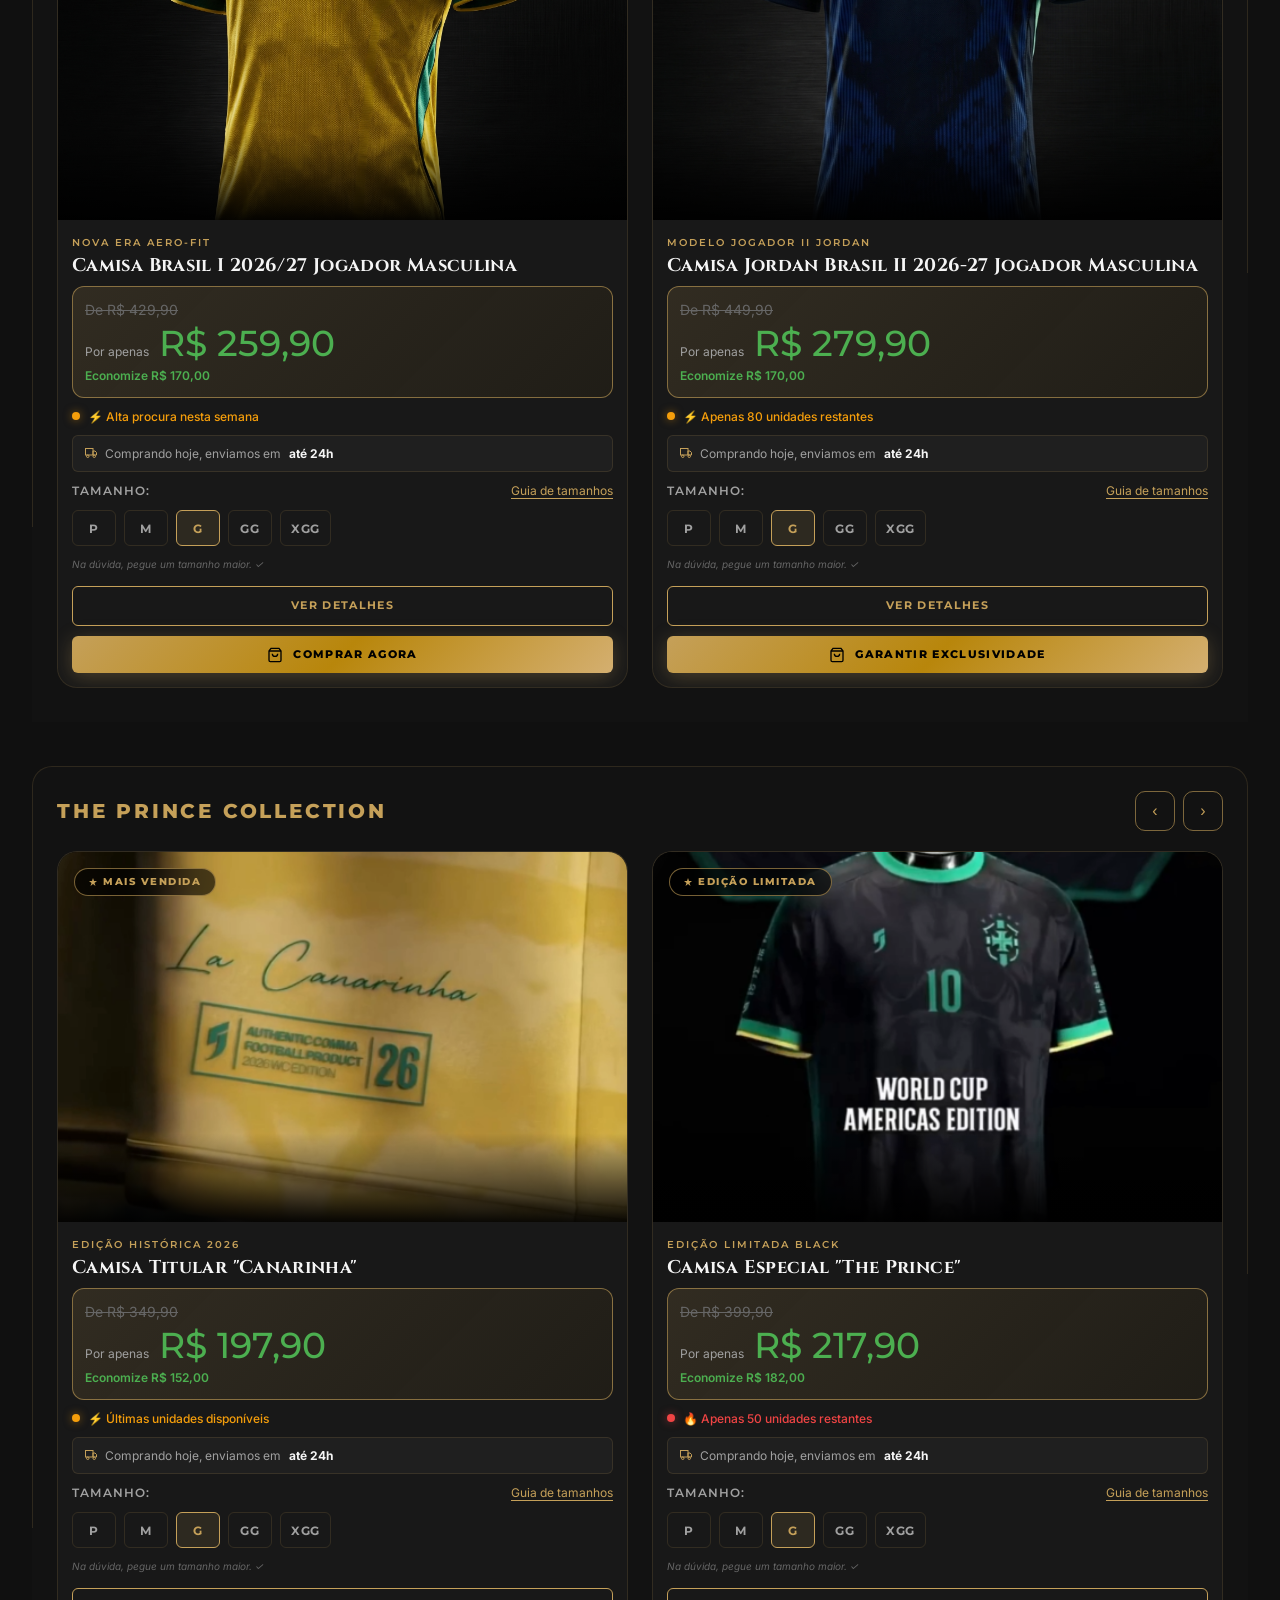
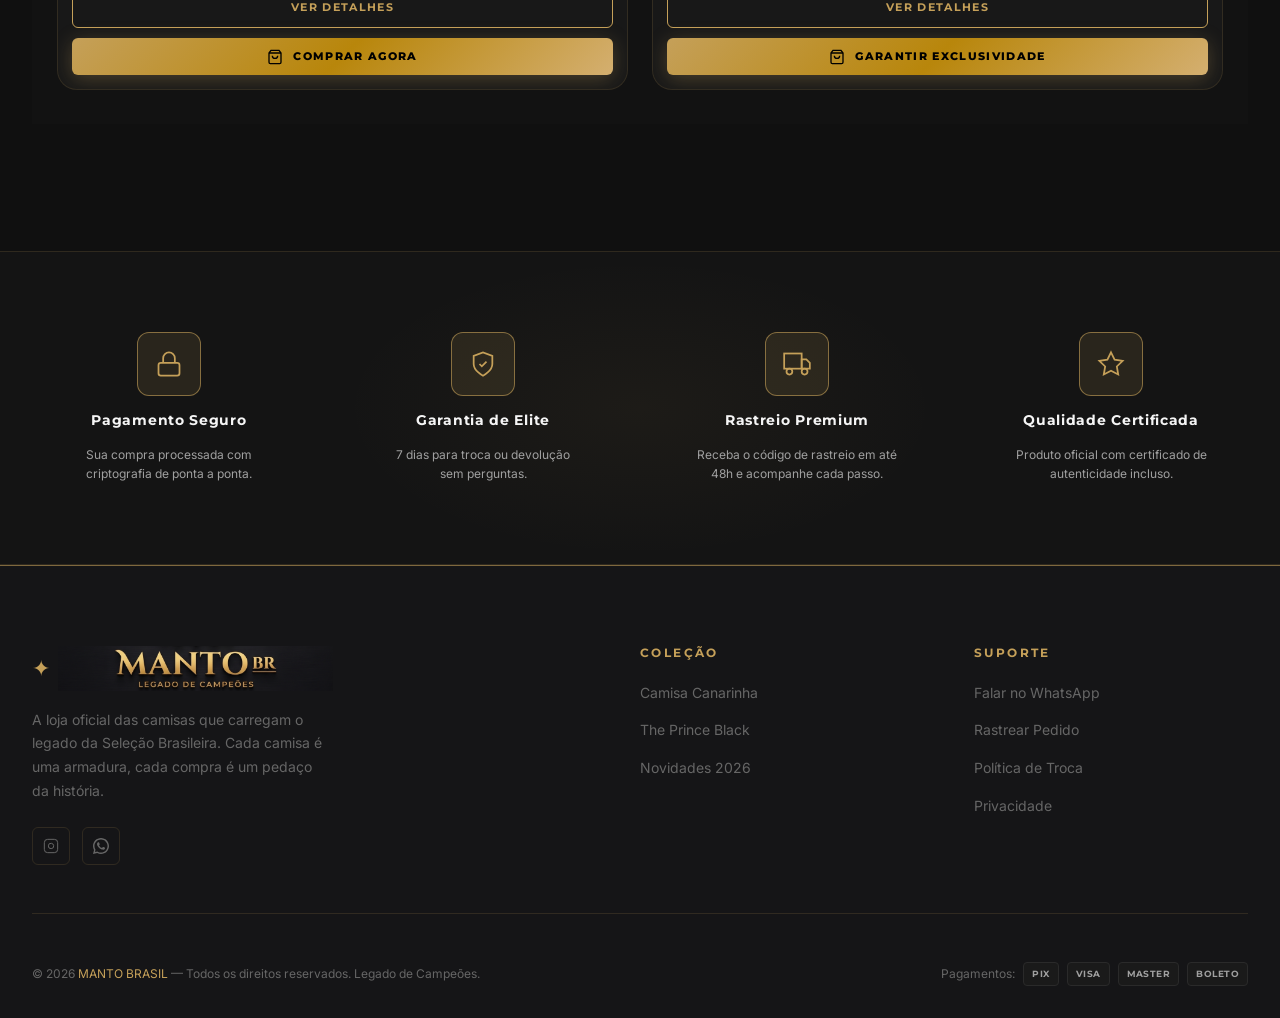
==== commit 8373f689: "Update index.html" ====
--- a/index.html
+++ b/index.html
@@ -735,7 +735,7 @@
     .price-value {
       font-family: var(--font-display);
       font-size: clamp(var(--fs-2xl), 3.5vw, var(--fs-3xl));
-      font-weight: 700;
+      font-weight: 500;
       color: #4CAF50;
       line-height: 1;
     }
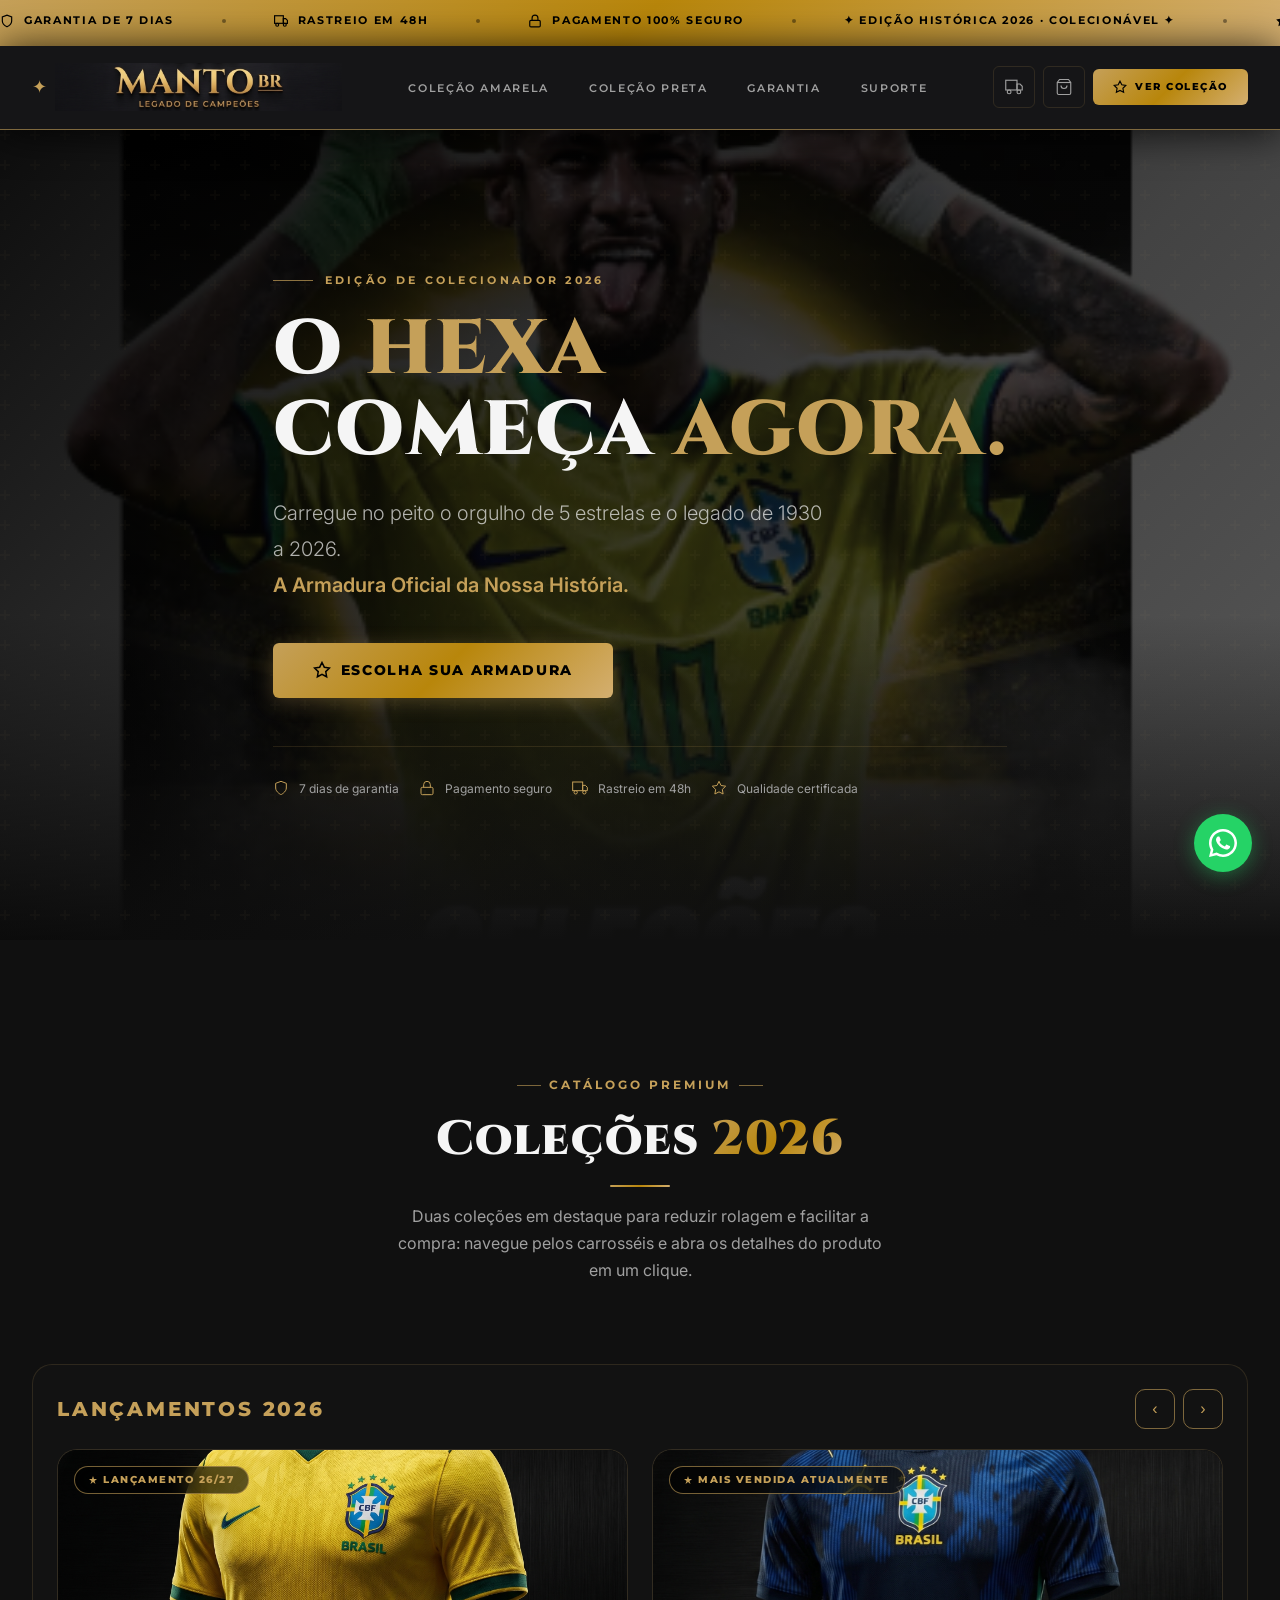
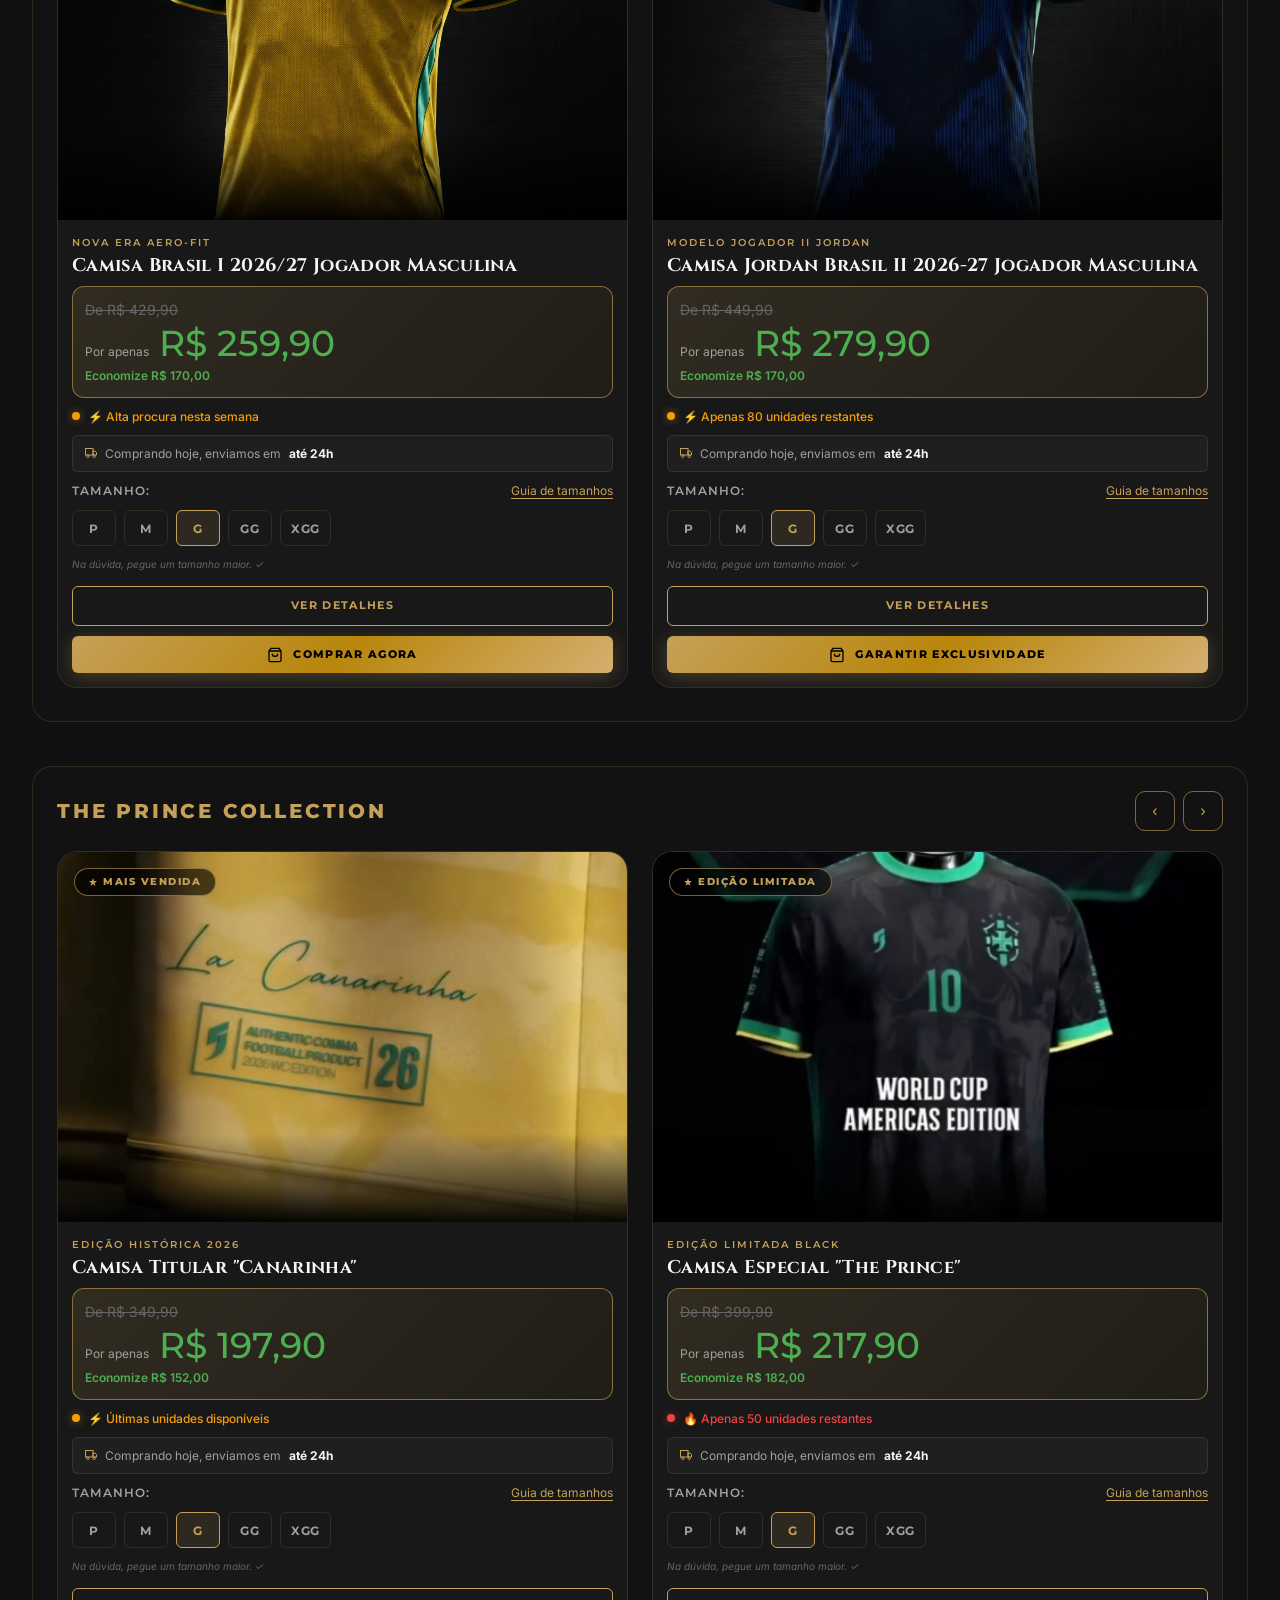
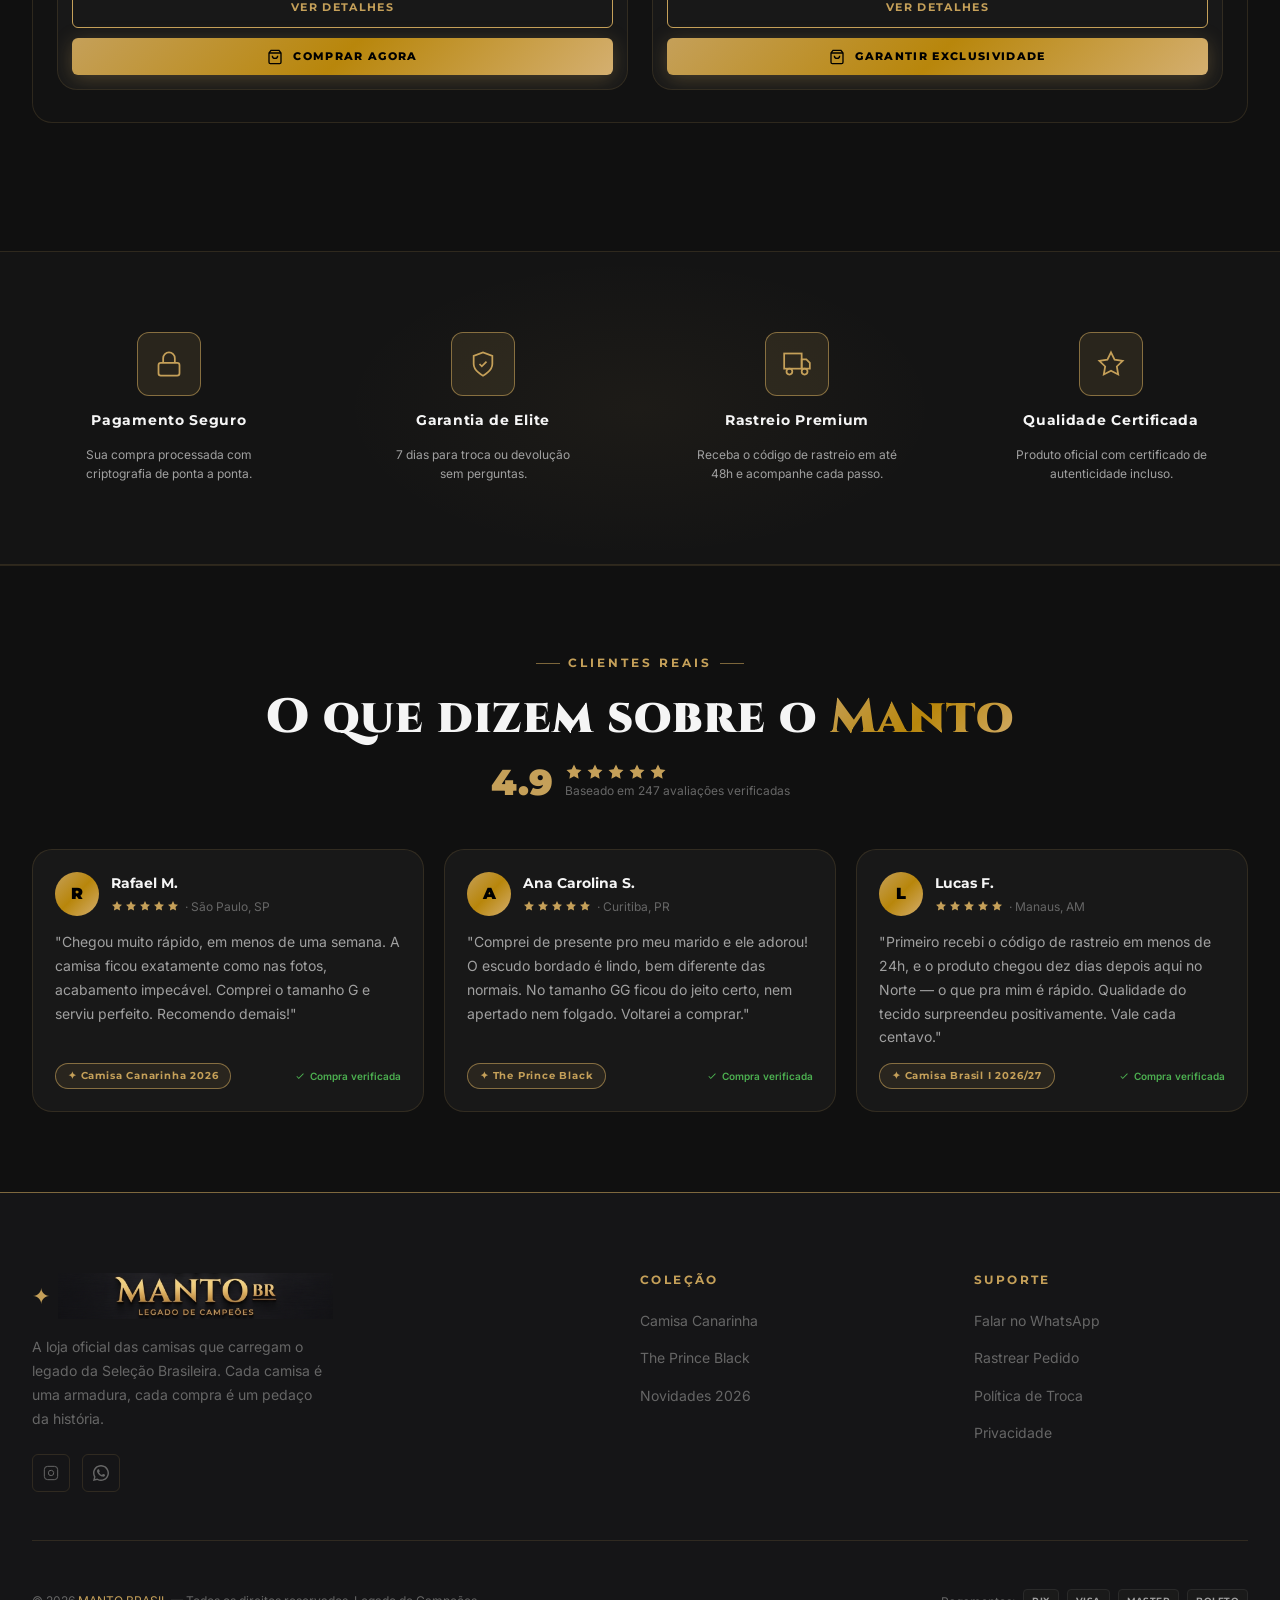
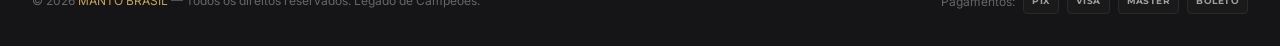
==== commit 134ff313: "feat: CRO improvements, reviews section, product page overhaul - product.html: add mini-header with " ====
--- a/index.html
+++ b/index.html
@@ -22,6 +22,14 @@
   <meta property="og:description" content="A Armadura Oficial da Nossa História. Edição de Colecionador 2026." />
   <meta property="og:image"       content="./assets/images/CAPA.png" />
   <meta property="og:url"         content="https://SEU-DOMINIO-AQUI.com" />
+  <!--
+    ═══════════════════════════════════════════════════
+    TROQUE os SEU-DOMINIO-AQUI pelo domínio real
+    após configurar no Netlify. Após trocar, remova
+    este comentário e adicione a linha abaixo:
+    <link rel="canonical" href="https://SEU-DOMINIO.com" />
+  ═══════════════════════════════════════════════════
+  -->
 
   <!-- ───────────────────── Twitter Card ───────────────────── -->
   <meta name="twitter:card"        content="summary_large_image" />
@@ -1359,6 +1367,125 @@
       .modal { padding: 28px 20px; }
       .logo-main { font-size: 14px; }
       .size-btn { min-width: 44px; min-height: 44px; }
+    }
+
+    /* ─── SEÇÃO DE DEPOIMENTOS ────────────────────────────────── */
+    .reviews-section {
+      padding: var(--space-2xl) 0;
+      background: var(--color-bg);
+      border-top: 1px solid var(--color-border);
+    }
+    .reviews-header {
+      text-align: center;
+      margin-bottom: var(--space-xl);
+    }
+    .reviews-aggregate {
+      display: flex;
+      align-items: center;
+      justify-content: center;
+      gap: 12px;
+      margin-top: 16px;
+    }
+    .reviews-score {
+      font-family: var(--font-display);
+      font-size: var(--fs-3xl);
+      font-weight: 900;
+      color: var(--color-gold);
+      line-height: 1;
+    }
+    .reviews-stars {
+      display: flex;
+      gap: 3px;
+    }
+    .reviews-stars svg { color: var(--color-gold); }
+    .reviews-count {
+      font-family: var(--font-body);
+      font-size: var(--fs-xs);
+      color: var(--color-text-muted);
+    }
+    .reviews-grid {
+      display: grid;
+      grid-template-columns: repeat(auto-fit, minmax(280px, 1fr));
+      gap: 20px;
+    }
+    .review-card {
+      background: var(--color-bg-card);
+      border: 1px solid var(--color-border);
+      border-radius: var(--radius-lg);
+      padding: 22px;
+      display: flex;
+      flex-direction: column;
+      gap: 14px;
+      transition: border-color var(--transition-base);
+    }
+    .review-card:hover { border-color: var(--color-border-gold); }
+    .review-header {
+      display: flex;
+      align-items: center;
+      gap: 12px;
+    }
+    .review-avatar {
+      width: 44px;
+      height: 44px;
+      border-radius: 50%;
+      display: flex;
+      align-items: center;
+      justify-content: center;
+      background: var(--gradient-gold);
+      color: #000;
+      font-family: var(--font-display);
+      font-size: var(--fs-base);
+      font-weight: 900;
+      flex-shrink: 0;
+    }
+    .review-info { display: flex; flex-direction: column; gap: 2px; }
+    .review-name {
+      font-family: var(--font-display);
+      font-size: var(--fs-sm);
+      font-weight: 700;
+      color: var(--color-text-primary);
+    }
+    .review-meta {
+      font-size: var(--fs-xs);
+      color: var(--color-text-muted);
+      display: flex;
+      align-items: center;
+      gap: 6px;
+    }
+    .review-stars { display: flex; gap: 2px; }
+    .review-stars svg { color: var(--color-gold); }
+    .review-text {
+      font-family: var(--font-body);
+      font-size: var(--fs-sm);
+      color: var(--color-text-secondary);
+      line-height: 1.7;
+      flex: 1;
+    }
+    .review-product-badge {
+      display: inline-flex;
+      align-items: center;
+      gap: 5px;
+      font-size: 10px;
+      font-family: var(--font-display);
+      font-weight: 700;
+      letter-spacing: 0.08em;
+      color: var(--color-gold);
+      background: rgba(197,160,89,0.1);
+      border: 1px solid var(--color-border-gold);
+      border-radius: var(--radius-full);
+      padding: 4px 12px;
+      align-self: flex-start;
+    }
+    .review-verified {
+      display: flex;
+      align-items: center;
+      gap: 5px;
+      font-size: 10px;
+      color: #4CAF50;
+      font-weight: 600;
+    }
+    @media (max-width: 768px) {
+      .reviews-grid { grid-template-columns: 1fr; }
     }
   </style>
 </head>
@@ -1451,12 +1578,13 @@
           </svg>
         </button>
 
-        <!-- Carrinho -->
+        <!-- Carrinho — rola para o catálogo (sem checkout nativo) -->
         <button
           class="header-action-btn"
           id="btn-carrinho"
-          title="Ver carrinho"
-          aria-label="Ver carrinho de compras"
+          title="Ver catálogo de produtos"
+          aria-label="Ver produtos"
+          onclick="document.getElementById('catalogo').scrollIntoView({behavior:'smooth'})"
         >
           <svg width="18" height="18" fill="none" stroke="currentColor" stroke-width="1.5" viewBox="0 0 24 24">
             <path d="M6 2L3 6v14a2 2 0 002 2h14a2 2 0 002-2V6l-3-4z"/>
@@ -1643,6 +1771,121 @@
         </div>
       </div>
     </section><!-- /.trust-section -->
+
+    <!-- ════════════════════════════════════════════════════════
+         DEPOIMENTOS DE CLIENTES
+    ════════════════════════════════════════════════════════ -->
+    <section class="reviews-section" id="depoimentos" aria-label="Depoimentos de Clientes">
+      <div class="container">
+        <div class="reviews-header">
+          <p class="section-label will-animate animate-fadeInUp">Clientes Reais</p>
+          <h2 class="catalog-title will-animate animate-fadeInUp delay-100">
+            O que dizem sobre o <span class="text-gradient-gold">Manto</span>
+          </h2>
+          <div class="reviews-aggregate will-animate animate-fadeInUp delay-200">
+            <span class="reviews-score">4.9</span>
+            <div>
+              <div class="reviews-stars">
+                <svg width="18" height="18" viewBox="0 0 24 24" fill="currentColor"><polygon points="12,2 15.09,8.26 22,9.27 17,14.14 18.18,21.02 12,17.77 5.82,21.02 7,14.14 2,9.27 8.91,8.26"/></svg>
+                <svg width="18" height="18" viewBox="0 0 24 24" fill="currentColor"><polygon points="12,2 15.09,8.26 22,9.27 17,14.14 18.18,21.02 12,17.77 5.82,21.02 7,14.14 2,9.27 8.91,8.26"/></svg>
+                <svg width="18" height="18" viewBox="0 0 24 24" fill="currentColor"><polygon points="12,2 15.09,8.26 22,9.27 17,14.14 18.18,21.02 12,17.77 5.82,21.02 7,14.14 2,9.27 8.91,8.26"/></svg>
+                <svg width="18" height="18" viewBox="0 0 24 24" fill="currentColor"><polygon points="12,2 15.09,8.26 22,9.27 17,14.14 18.18,21.02 12,17.77 5.82,21.02 7,14.14 2,9.27 8.91,8.26"/></svg>
+                <svg width="18" height="18" viewBox="0 0 24 24" fill="currentColor"><polygon points="12,2 15.09,8.26 22,9.27 17,14.14 18.18,21.02 12,17.77 5.82,21.02 7,14.14 2,9.27 8.91,8.26"/></svg>
+              </div>
+              <p class="reviews-count">Baseado em 247 avaliações verificadas</p>
+            </div>
+          </div>
+        </div>
+
+        <div class="reviews-grid">
+
+          <!-- Review 1 -->
+          <div class="review-card will-animate" data-animate="fadeInUp">
+            <div class="review-header">
+              <div class="review-avatar">R</div>
+              <div class="review-info">
+                <span class="review-name">Rafael M.</span>
+                <div class="review-meta">
+                  <div class="review-stars">
+                    <svg width="12" height="12" viewBox="0 0 24 24" fill="currentColor"><polygon points="12,2 15.09,8.26 22,9.27 17,14.14 18.18,21.02 12,17.77 5.82,21.02 7,14.14 2,9.27 8.91,8.26"/></svg>
+                    <svg width="12" height="12" viewBox="0 0 24 24" fill="currentColor"><polygon points="12,2 15.09,8.26 22,9.27 17,14.14 18.18,21.02 12,17.77 5.82,21.02 7,14.14 2,9.27 8.91,8.26"/></svg>
+                    <svg width="12" height="12" viewBox="0 0 24 24" fill="currentColor"><polygon points="12,2 15.09,8.26 22,9.27 17,14.14 18.18,21.02 12,17.77 5.82,21.02 7,14.14 2,9.27 8.91,8.26"/></svg>
+                    <svg width="12" height="12" viewBox="0 0 24 24" fill="currentColor"><polygon points="12,2 15.09,8.26 22,9.27 17,14.14 18.18,21.02 12,17.77 5.82,21.02 7,14.14 2,9.27 8.91,8.26"/></svg>
+                    <svg width="12" height="12" viewBox="0 0 24 24" fill="currentColor"><polygon points="12,2 15.09,8.26 22,9.27 17,14.14 18.18,21.02 12,17.77 5.82,21.02 7,14.14 2,9.27 8.91,8.26"/></svg>
+                  </div>
+                  · São Paulo, SP
+                </div>
+              </div>
+            </div>
+            <p class="review-text">"Chegou muito rápido, em menos de uma semana. A camisa ficou exatamente como nas fotos, acabamento impecável. Comprei o tamanho G e serviu perfeito. Recomendo demais!"</p>
+            <div style="display:flex; align-items:center; justify-content:space-between; flex-wrap:wrap; gap:8px;">
+              <span class="review-product-badge">✦ Camisa Canarinha 2026</span>
+              <span class="review-verified">
+                <svg width="10" height="10" viewBox="0 0 24 24" fill="currentColor"><path d="M9 16.17L4.83 12l-1.42 1.41L9 19 21 7l-1.41-1.41z"/></svg>
+                Compra verificada
+              </span>
+            </div>
+          </div>
+
+          <!-- Review 2 -->
+          <div class="review-card will-animate" data-animate="fadeInUp" style="animation-delay:0.1s">
+            <div class="review-header">
+              <div class="review-avatar">A</div>
+              <div class="review-info">
+                <span class="review-name">Ana Carolina S.</span>
+                <div class="review-meta">
+                  <div class="review-stars">
+                    <svg width="12" height="12" viewBox="0 0 24 24" fill="currentColor"><polygon points="12,2 15.09,8.26 22,9.27 17,14.14 18.18,21.02 12,17.77 5.82,21.02 7,14.14 2,9.27 8.91,8.26"/></svg>
+                    <svg width="12" height="12" viewBox="0 0 24 24" fill="currentColor"><polygon points="12,2 15.09,8.26 22,9.27 17,14.14 18.18,21.02 12,17.77 5.82,21.02 7,14.14 2,9.27 8.91,8.26"/></svg>
+                    <svg width="12" height="12" viewBox="0 0 24 24" fill="currentColor"><polygon points="12,2 15.09,8.26 22,9.27 17,14.14 18.18,21.02 12,17.77 5.82,21.02 7,14.14 2,9.27 8.91,8.26"/></svg>
+                    <svg width="12" height="12" viewBox="0 0 24 24" fill="currentColor"><polygon points="12,2 15.09,8.26 22,9.27 17,14.14 18.18,21.02 12,17.77 5.82,21.02 7,14.14 2,9.27 8.91,8.26"/></svg>
+                    <svg width="12" height="12" viewBox="0 0 24 24" fill="currentColor"><polygon points="12,2 15.09,8.26 22,9.27 17,14.14 18.18,21.02 12,17.77 5.82,21.02 7,14.14 2,9.27 8.91,8.26"/></svg>
+                  </div>
+                  · Curitiba, PR
+                </div>
+              </div>
+            </div>
+            <p class="review-text">"Comprei de presente pro meu marido e ele adorou! O escudo bordado é lindo, bem diferente das normais. No tamanho GG ficou do jeito certo, nem apertado nem folgado. Voltarei a comprar."</p>
+            <div style="display:flex; align-items:center; justify-content:space-between; flex-wrap:wrap; gap:8px;">
+              <span class="review-product-badge">✦ The Prince Black</span>
+              <span class="review-verified">
+                <svg width="10" height="10" viewBox="0 0 24 24" fill="currentColor"><path d="M9 16.17L4.83 12l-1.42 1.41L9 19 21 7l-1.41-1.41z"/></svg>
+                Compra verificada
+              </span>
+            </div>
+          </div>
+
+          <!-- Review 3 -->
+          <div class="review-card will-animate" data-animate="fadeInUp" style="animation-delay:0.2s">
+            <div class="review-header">
+              <div class="review-avatar">L</div>
+              <div class="review-info">
+                <span class="review-name">Lucas F.</span>
+                <div class="review-meta">
+                  <div class="review-stars">
+                    <svg width="12" height="12" viewBox="0 0 24 24" fill="currentColor"><polygon points="12,2 15.09,8.26 22,9.27 17,14.14 18.18,21.02 12,17.77 5.82,21.02 7,14.14 2,9.27 8.91,8.26"/></svg>
+                    <svg width="12" height="12" viewBox="0 0 24 24" fill="currentColor"><polygon points="12,2 15.09,8.26 22,9.27 17,14.14 18.18,21.02 12,17.77 5.82,21.02 7,14.14 2,9.27 8.91,8.26"/></svg>
+                    <svg width="12" height="12" viewBox="0 0 24 24" fill="currentColor"><polygon points="12,2 15.09,8.26 22,9.27 17,14.14 18.18,21.02 12,17.77 5.82,21.02 7,14.14 2,9.27 8.91,8.26"/></svg>
+                    <svg width="12" height="12" viewBox="0 0 24 24" fill="currentColor"><polygon points="12,2 15.09,8.26 22,9.27 17,14.14 18.18,21.02 12,17.77 5.82,21.02 7,14.14 2,9.27 8.91,8.26"/></svg>
+                    <svg width="12" height="12" viewBox="0 0 24 24" fill="currentColor"><polygon points="12,2 15.09,8.26 22,9.27 17,14.14 18.18,21.02 12,17.77 5.82,21.02 7,14.14 2,9.27 8.91,8.26"/></svg>
+                  </div>
+                  · Manaus, AM
+                </div>
+              </div>
+            </div>
+            <p class="review-text">"Primeiro recebi o código de rastreio em menos de 24h, e o produto chegou dez dias depois aqui no Norte — o que pra mim é rápido. Qualidade do tecido surpreendeu positivamente. Vale cada centavo."</p>
+            <div style="display:flex; align-items:center; justify-content:space-between; flex-wrap:wrap; gap:8px;">
+              <span class="review-product-badge">✦ Camisa Brasil I 2026/27</span>
+              <span class="review-verified">
+                <svg width="10" height="10" viewBox="0 0 24 24" fill="currentColor"><path d="M9 16.17L4.83 12l-1.42 1.41L9 19 21 7l-1.41-1.41z"/></svg>
+                Compra verificada
+              </span>
+            </div>
+          </div>
+
+        </div><!-- /.reviews-grid -->
+      </div>
+    </section><!-- /.reviews-section -->
 
   </main><!-- /#main-content -->
 
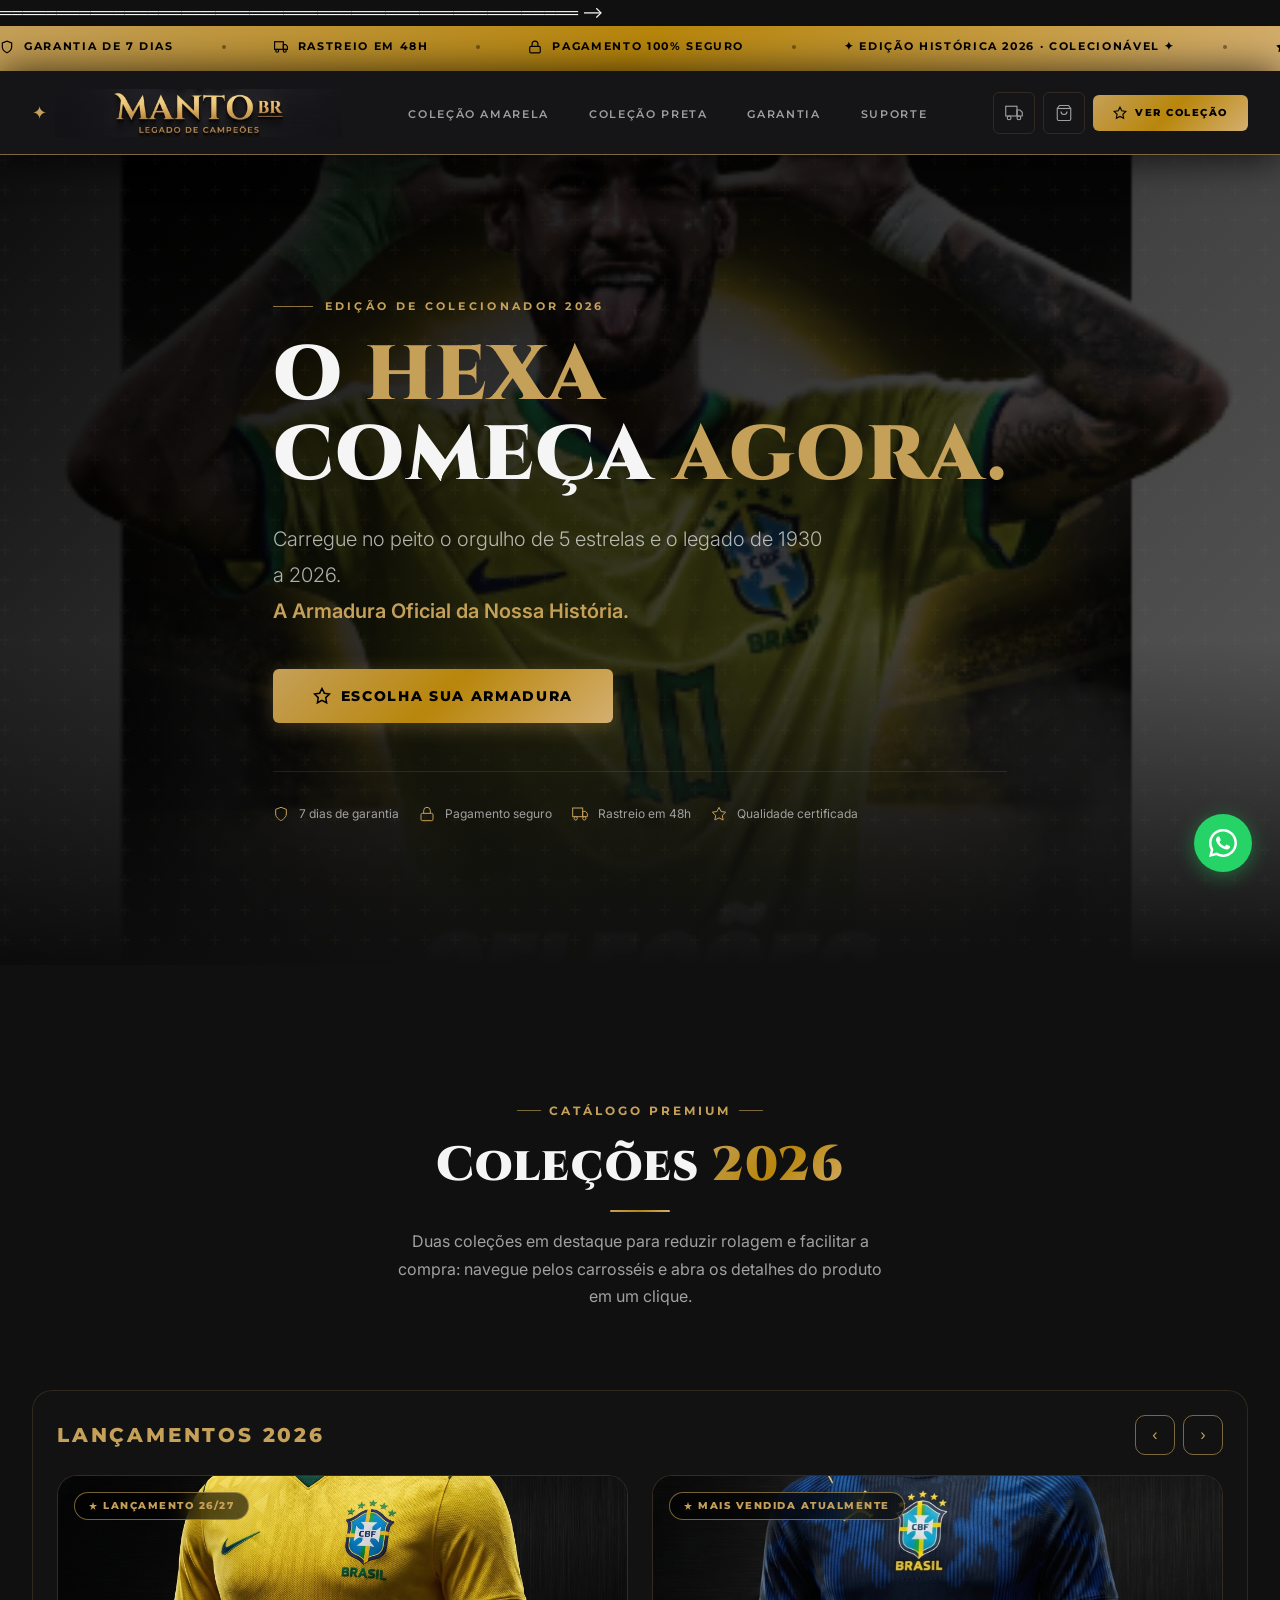
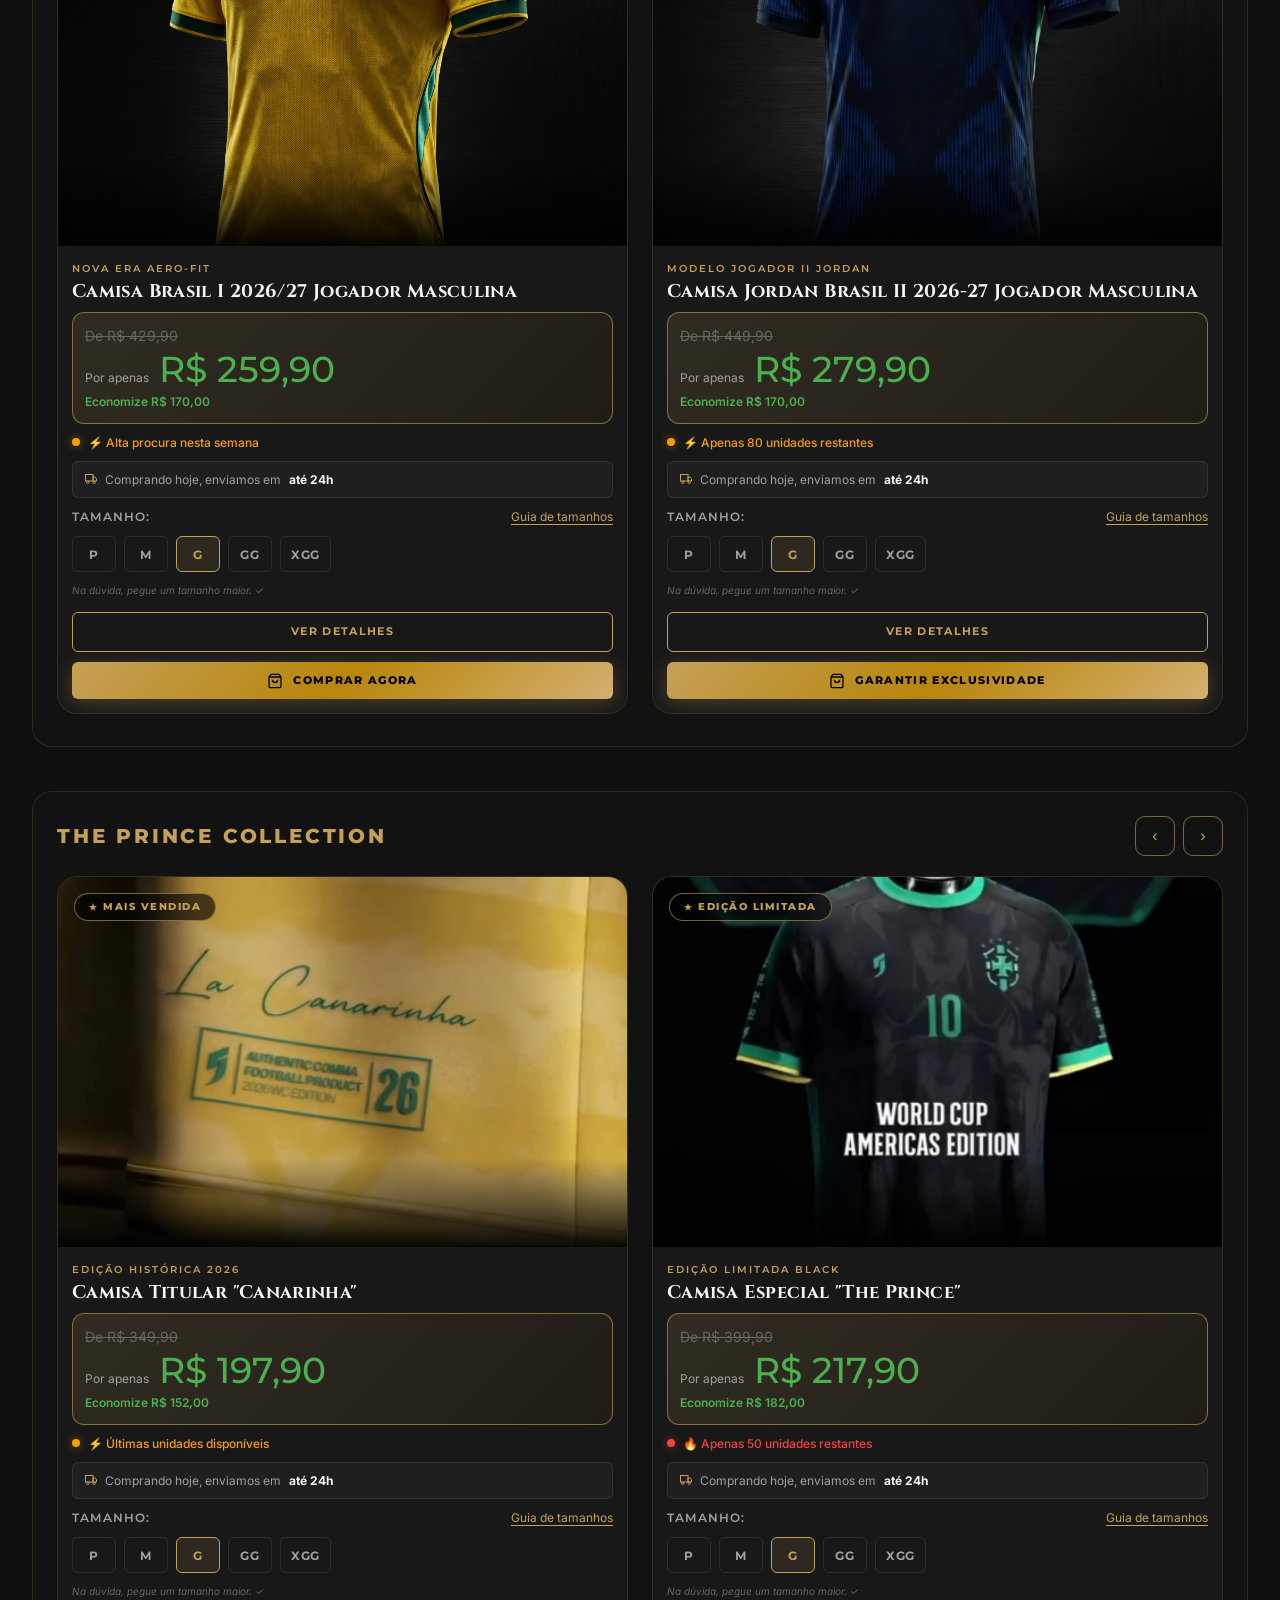
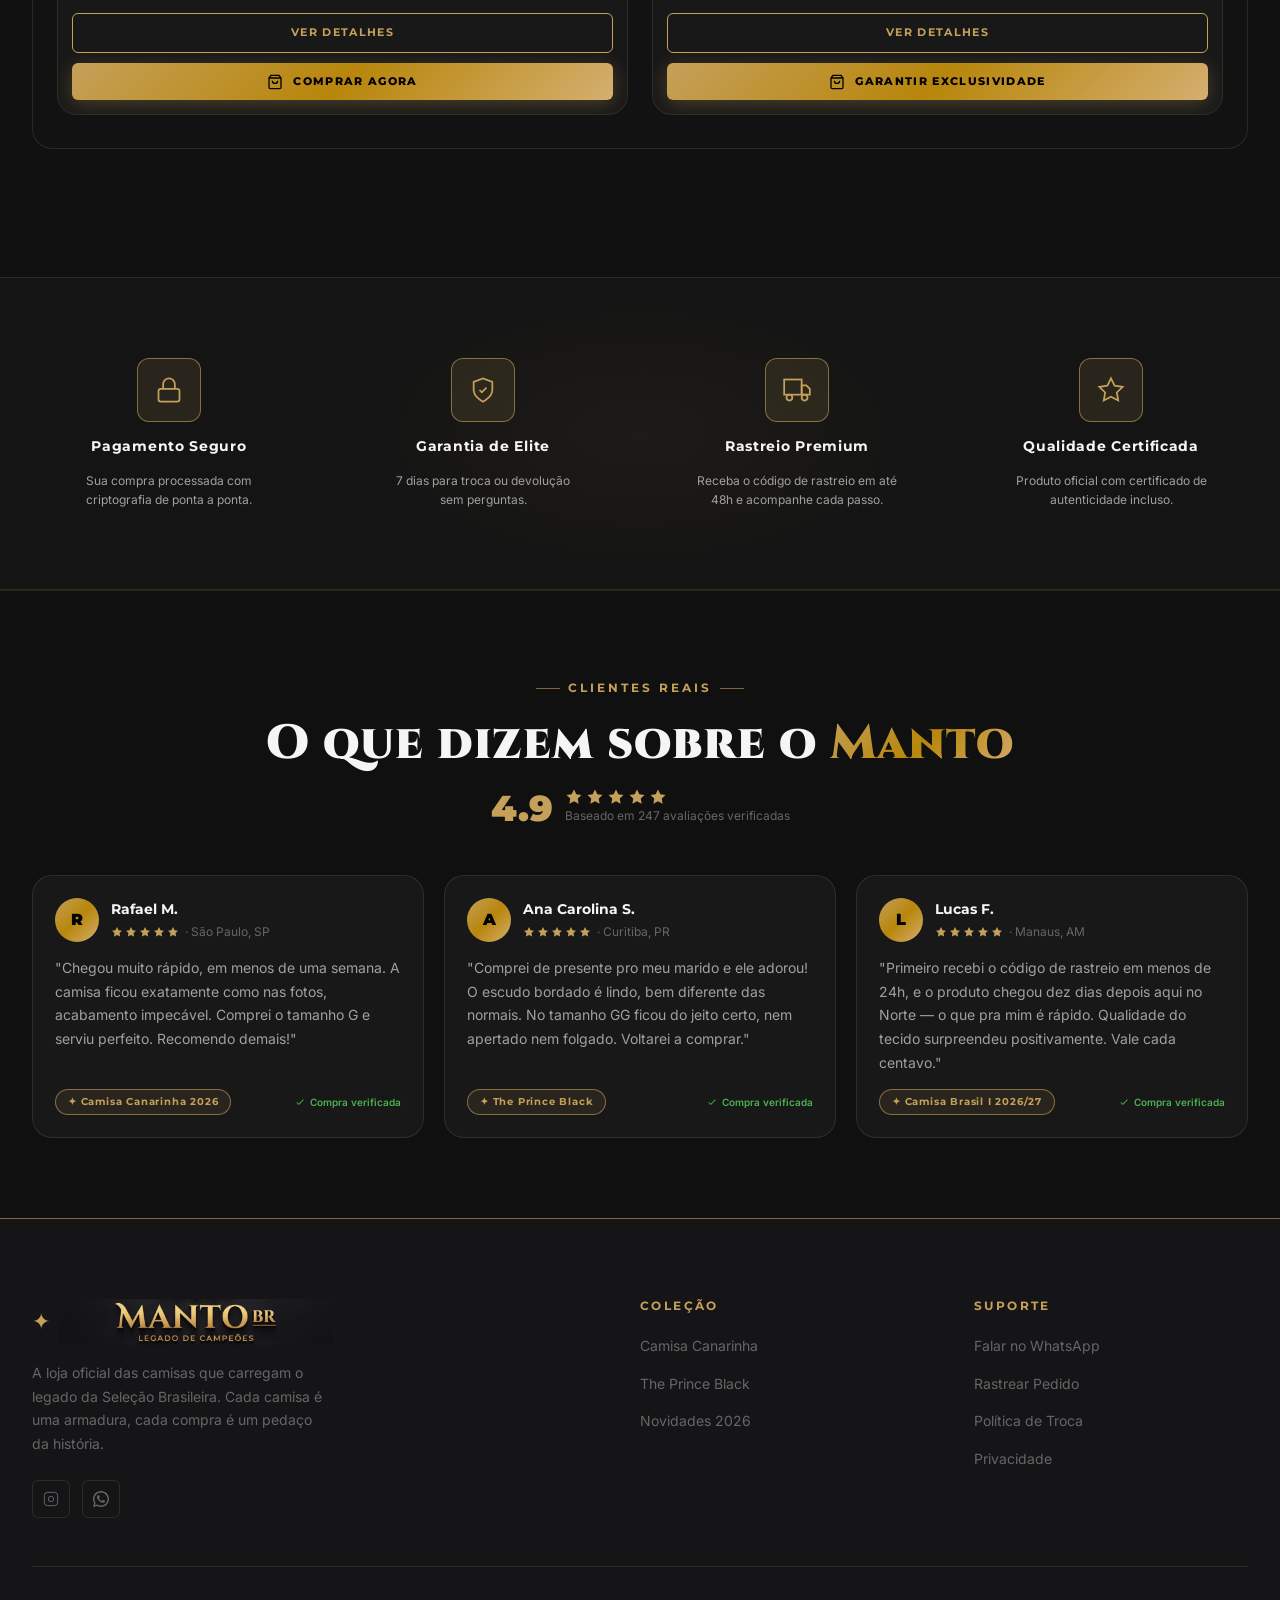
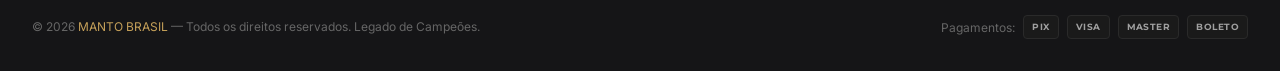
==== commit f31618ae: "docs: restore essential guides; refactor: add targeted comments for manual editing" ====
--- a/index.html
+++ b/index.html
@@ -27,7 +27,12 @@
     TROQUE os SEU-DOMINIO-AQUI pelo domínio real
     após configurar no Netlify. Após trocar, remova
     este comentário e adicione a linha abaixo:
-    <link rel="canonical" href="https://SEU-DOMINIO.com" />
+    <!-- 
+    ══════════════════════════════════════════════════════════
+    INSTALE O SEU PIXEL DO FACEBOOK ABAIXO ↓
+    ══════════════════════════════════════════════════════════ 
+  -->
+  <link rel="canonical" href="https://SEU-DOMINIO.com" />
   ═══════════════════════════════════════════════════
   -->
 
@@ -1928,8 +1933,8 @@
                 <line x1="17.5" y1="6.5" x2="17.51" y2="6.5"/>
               </svg>
             </a>
-            <a href="https://wa.me/55SEU-NUMERO" class="social-btn" id="footer-whatsapp" aria-label="WhatsApp" target="_blank" rel="noopener">
-              <!-- WhatsApp icon -->
+            <a href="https://wa.me/5511999999999" class="social-btn" id="footer-whatsapp" aria-label="WhatsApp" target="_blank" rel="noopener">
+              <!-- No link acima, troque 5511999999999 pelo seu número (DDI + DDD + Número) -->
               <svg width="16" height="16" fill="currentColor" viewBox="0 0 24 24">
                 <path d="M17.472 14.382c-.297-.149-1.758-.867-2.03-.967-.273-.099-.471-.148-.67.15-.197.297-.767.966-.94 1.164-.173.199-.347.223-.644.075-.297-.15-1.255-.463-2.39-1.475-.883-.788-1.48-1.761-1.653-2.059-.173-.297-.018-.458.13-.606.134-.133.298-.347.446-.52.149-.174.198-.298.298-.497.099-.198.05-.371-.025-.52-.075-.149-.669-1.612-.916-2.207-.242-.579-.487-.5-.669-.51-.173-.008-.371-.01-.57-.01-.198 0-.52.074-.792.372-.272.297-1.04 1.016-1.04 2.479 0 1.462 1.065 2.875 1.213 3.074.149.198 2.096 3.2 5.077 4.487.709.306 1.262.489 1.694.625.712.227 1.36.195 1.871.118.571-.085 1.758-.719 2.006-1.413.248-.694.248-1.289.173-1.413-.074-.124-.272-.198-.57-.347z"/>
                 <path d="M12 0C5.373 0 0 5.373 0 12c0 2.117.553 4.103 1.523 5.83L0 24l6.35-1.493A11.936 11.936 0 0012 24c6.627 0 12-5.373 12-12S18.627 0 12 0zm0 21.818a9.818 9.818 0 01-5.007-1.369l-.36-.213-3.724.876.893-3.632-.234-.373A9.783 9.783 0 012.182 12C2.182 6.58 6.58 2.182 12 2.182S21.818 6.58 21.818 12 17.42 21.818 12 21.818z"/>
@@ -2032,6 +2037,11 @@
     TROQUE "5511999999999" pelo seu número DDD + número ↓
   ═══════════════════════════════════════════════════════════
   -->
+  <!-- 
+    ══════════════════════════════════════════════════════════
+    TROQUE O NÚMERO ABAIXO PELO SEU (DDD + NÚMERO) ↓
+    ══════════════════════════════════════════════════════════ 
+  -->
   <a
     href="https://wa.me/5511999999999?text=Olá!%20Tenho%20interesse%20nas%20camisas%20MANTO%20BRASIL%202026."
     class="whatsapp-float"
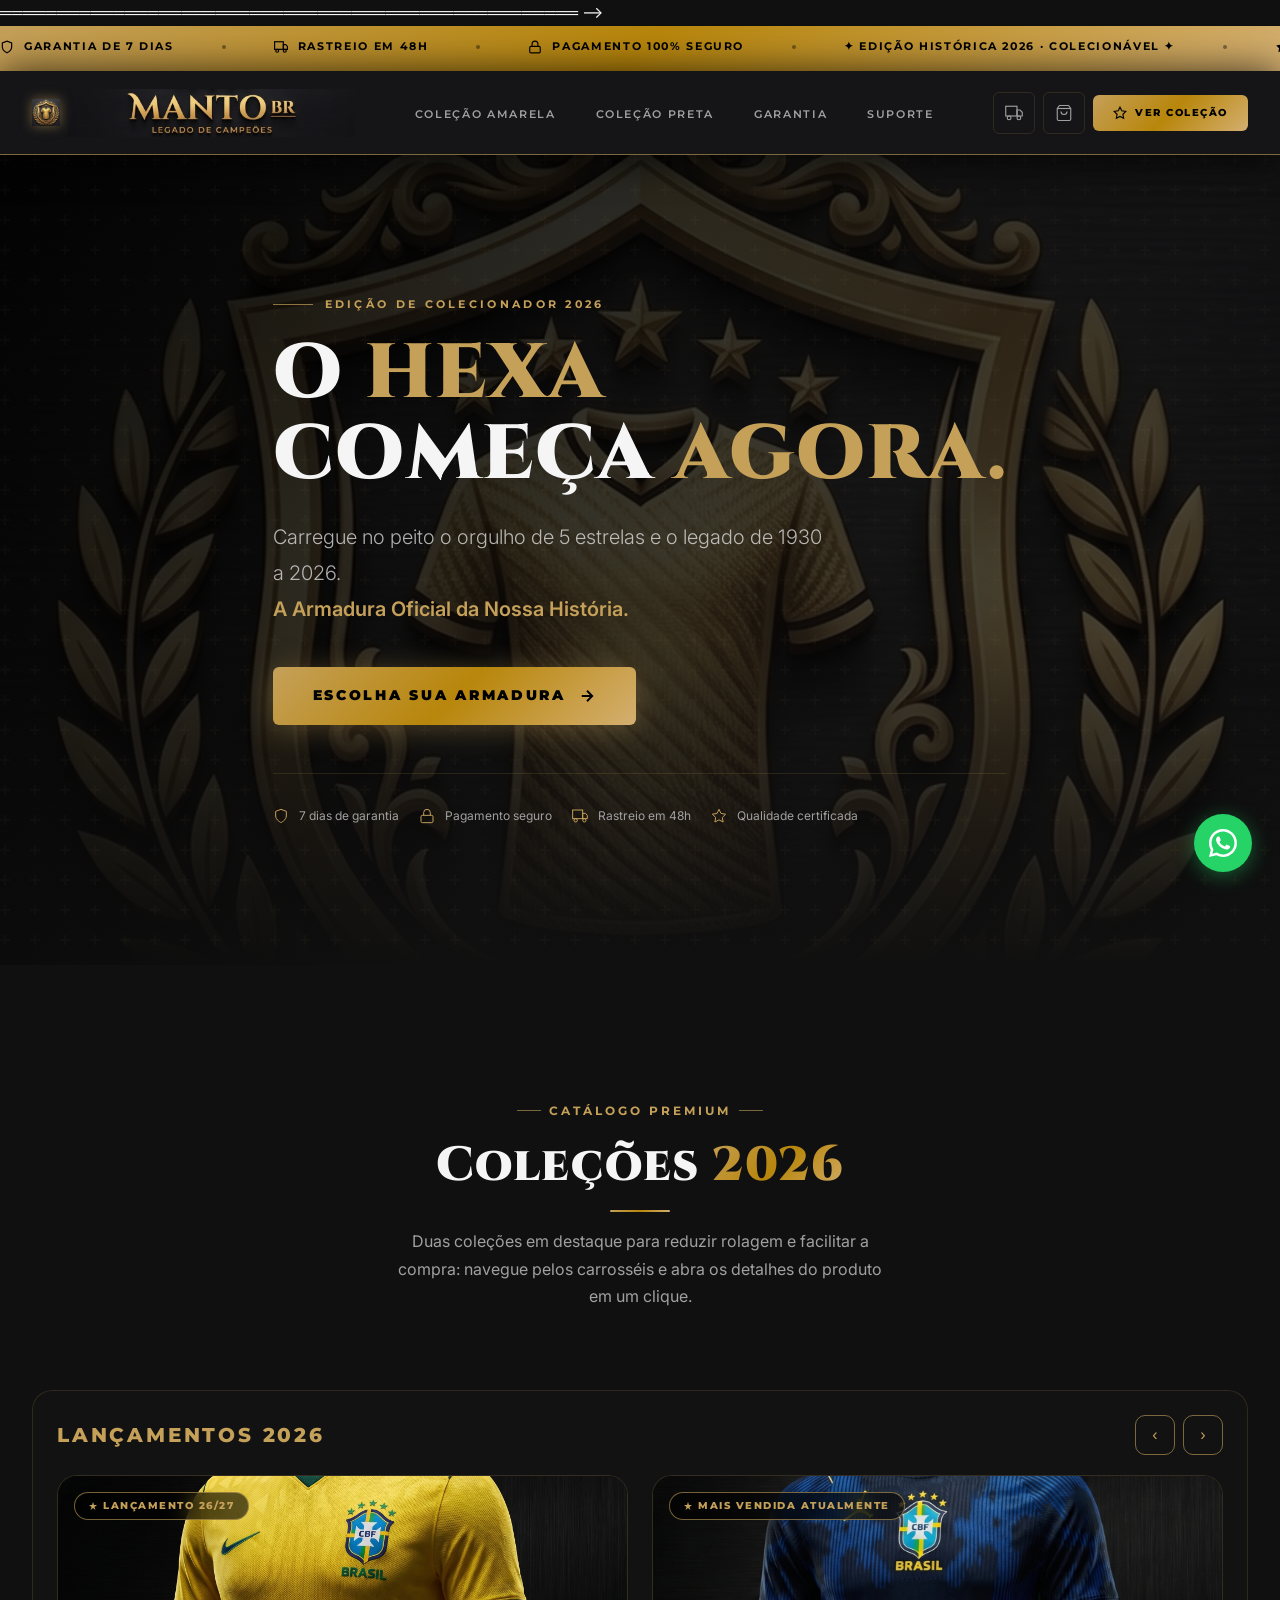
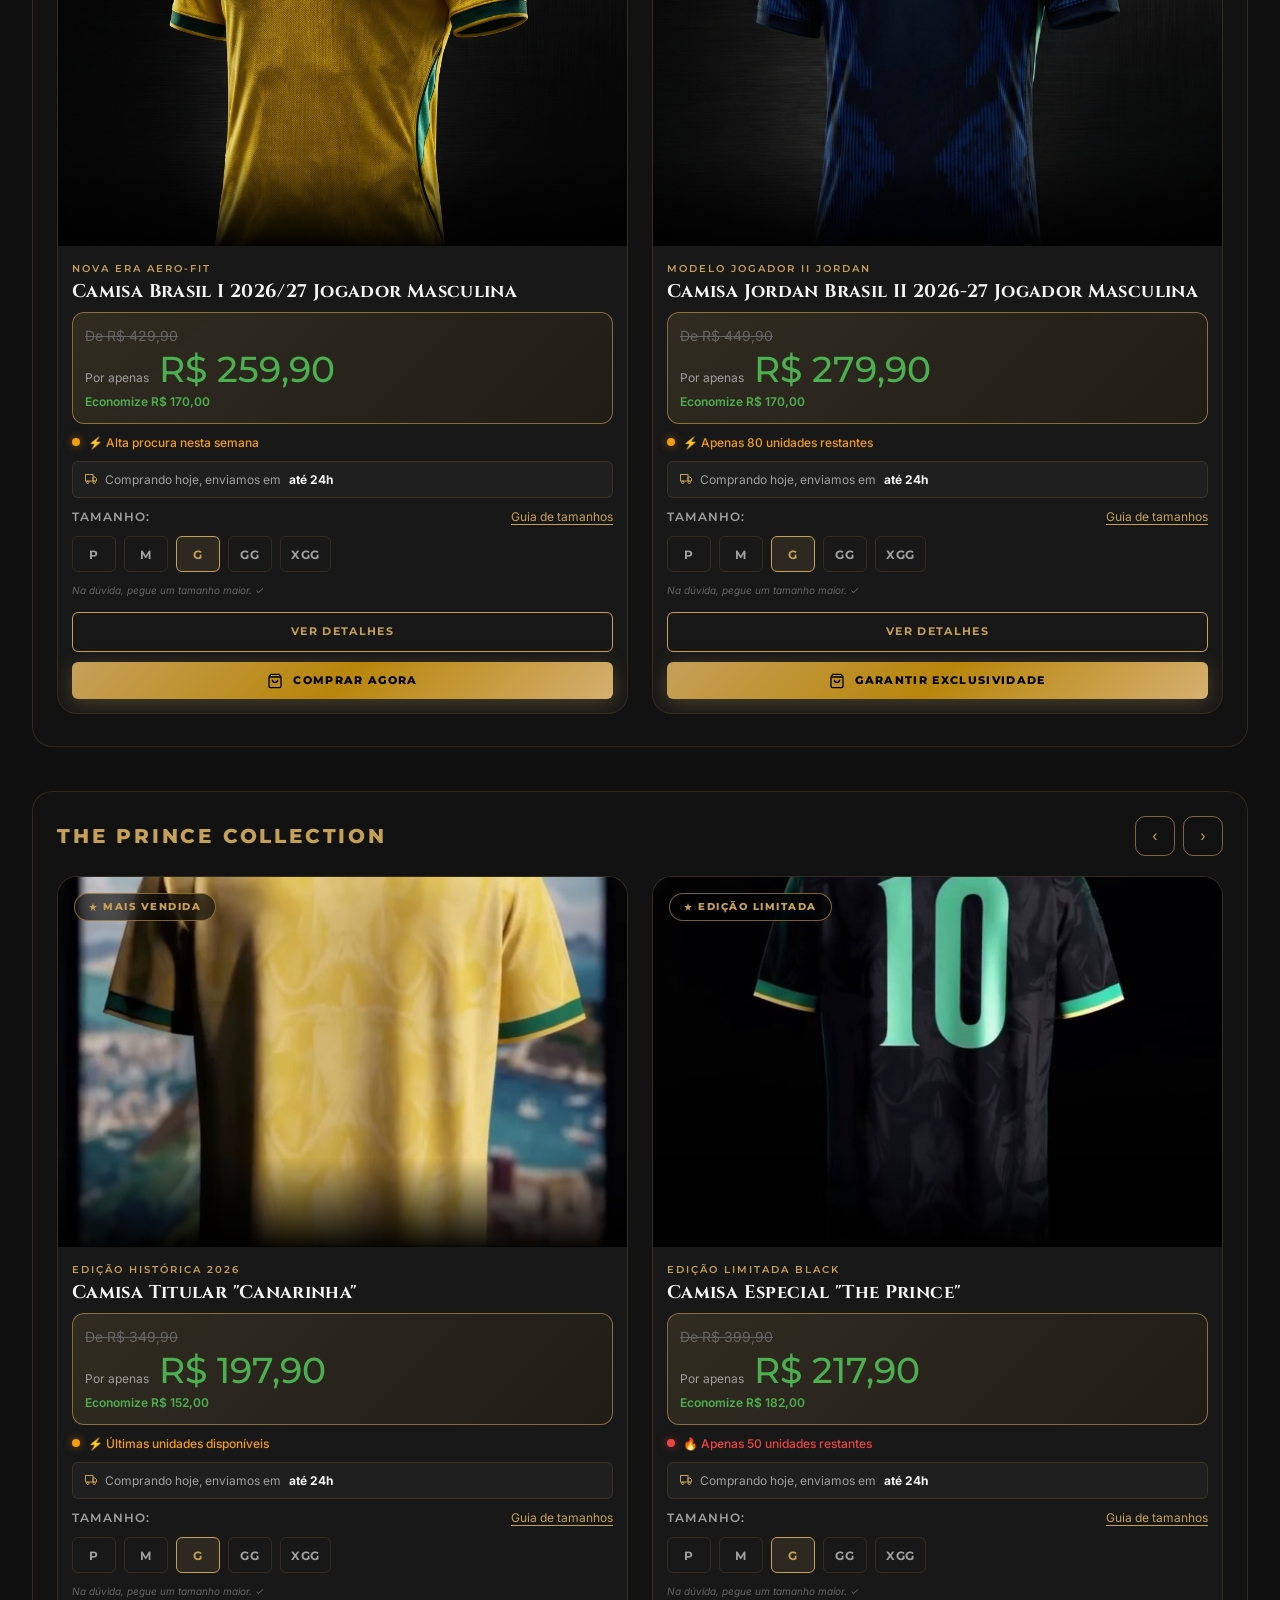
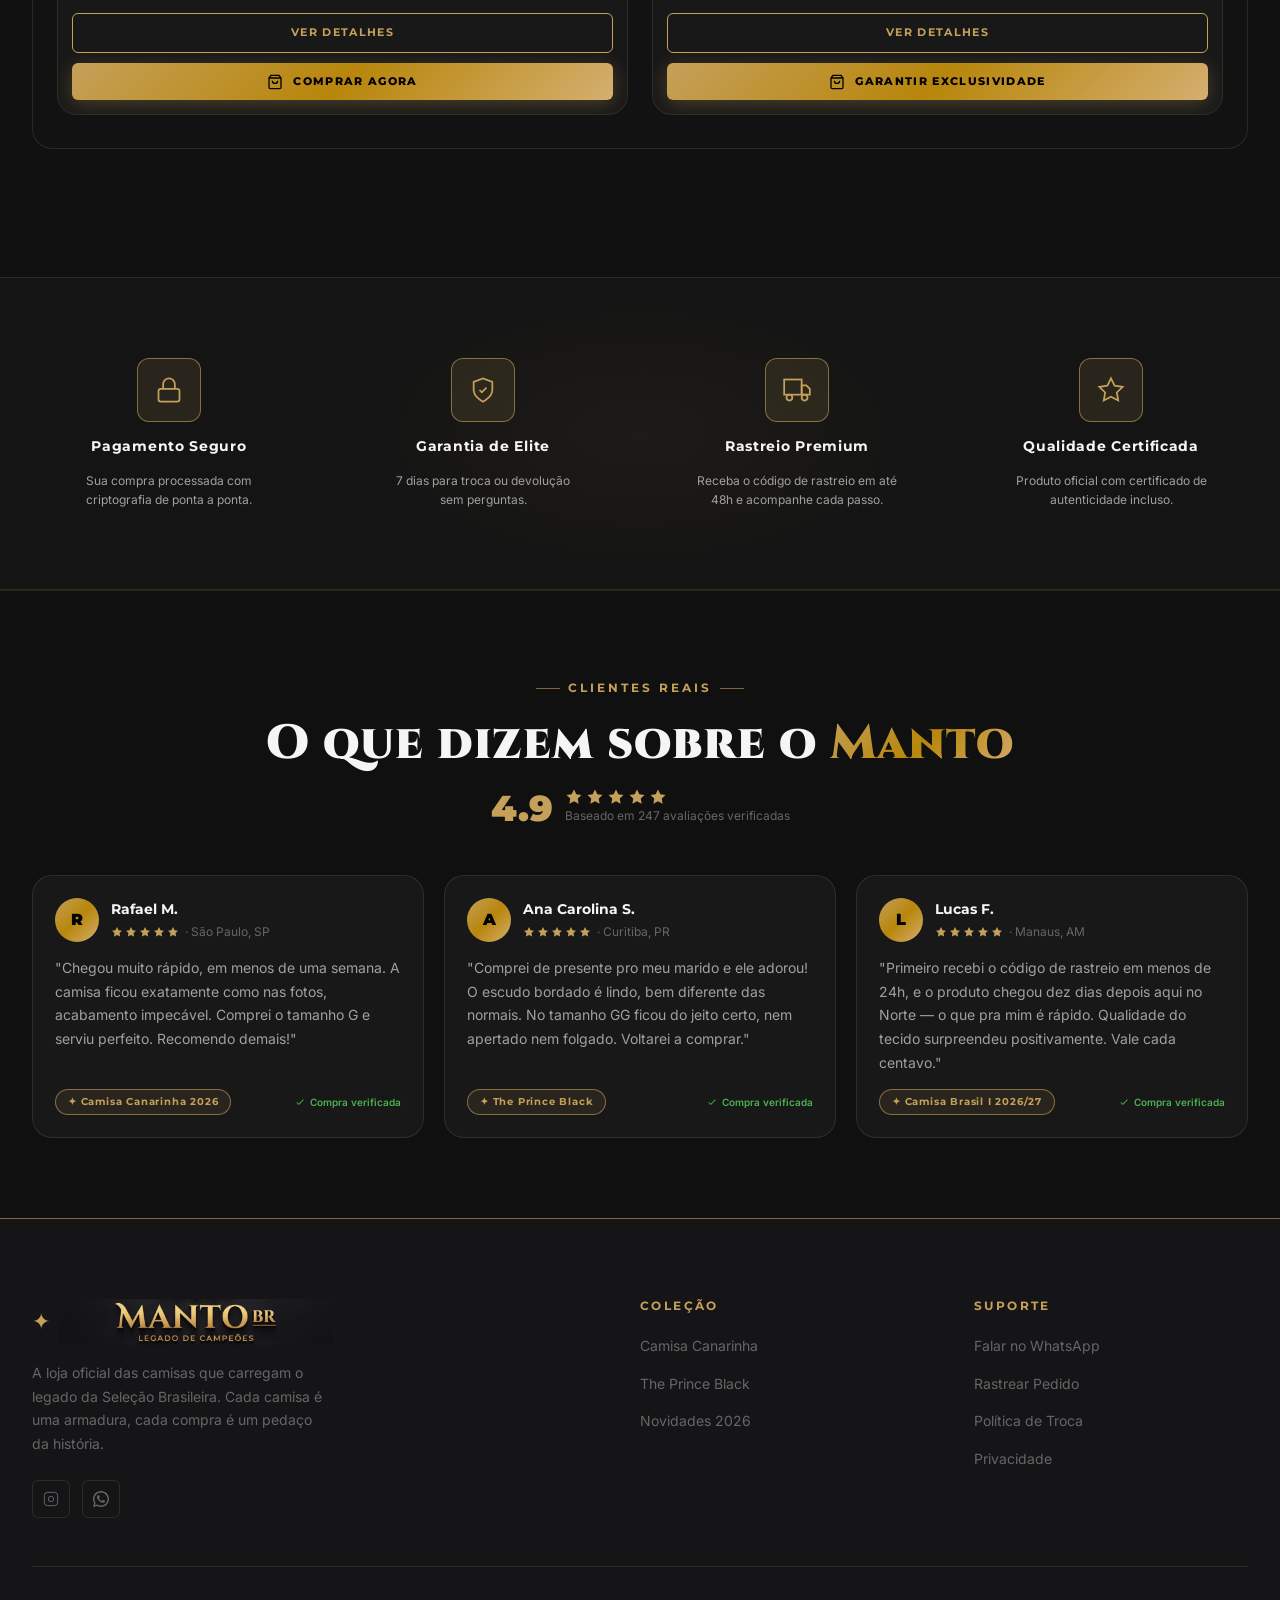
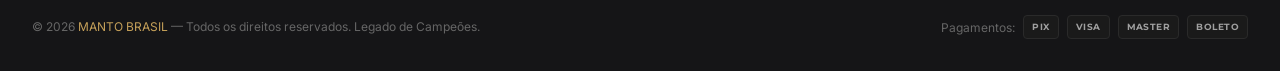
==== commit 98505e05: "feat: brand UI refinements, premium hero button, and video optimizations to webm format" ====
--- a/index.html
+++ b/index.html
@@ -20,7 +20,7 @@
   <meta property="og:type"        content="website" />
   <meta property="og:title"       content="MANTO BRASIL | Legado de Campeões" />
   <meta property="og:description" content="A Armadura Oficial da Nossa História. Edição de Colecionador 2026." />
-  <meta property="og:image"       content="./assets/images/CAPA.png" />
+  <meta property="og:image"       content="./assets/images/FAVICON.png" />
   <meta property="og:url"         content="https://SEU-DOMINIO-AQUI.com" />
   <!--
     ═══════════════════════════════════════════════════
@@ -40,7 +40,7 @@
   <meta name="twitter:card"        content="summary_large_image" />
   <meta name="twitter:title"       content="MANTO BRASIL | Legado de Campeões" />
   <meta name="twitter:description" content="A Armadura Oficial da Nossa História. Edição de Colecionador 2026." />
-  <meta name="twitter:image"       content="./assets/images/CAPA.png" />
+  <meta name="twitter:image"       content="./assets/images/FAVICON.png" />
 
   <!-- Fonts: Cinzel + Montserrat + Inter -->
   <link rel="preconnect" href="https://fonts.googleapis.com" />
@@ -70,7 +70,7 @@
          e edite o <img id="hero-gif">
     =========================================================== */
     :root {
-      --hero-image-url: url('./assets/images/CAPA.png'); /* fallback (carrega rápido) */
+      --hero-image-url: url('./assets/images/FAVICON.png'); /* fallback enquanto o vídeo carrega */
       --header-height: 84px; /* aumenta o header para caber a logo maior */
     }
 
@@ -1550,7 +1550,8 @@
       <!-- Logo -->
       <a href="#" class="header-logo" aria-label="MANTO BRASIL - Página Inicial">
         <div style="display:flex; align-items:center; gap: 8px;">
-          <span class="logo-star">✦</span>
+          <!-- Escudo da Marca: usando FAVICON.png como ícone de marca -->
+          <img src="./assets/images/FAVICON.png" alt="Escudo MANTO BRASIL" class="logo-shield" />
           <div>
             <img class="logo-image" src="./assets/images/LOGO.png" alt="MANTO BRASIL" />
           </div>
@@ -1643,7 +1644,7 @@
         <video
           class="hero-media-video"
           id="hero-video"
-          src="assets/videos/NEYMAR BANNER.mp4"
+          src="assets/videos/NEYMAR BANNER.webm"
           autoplay
           loop
           muted
@@ -1693,14 +1694,14 @@
           <div class="hero-cta-group will-animate animate-fadeInUp delay-400">
             <a
               href="#catalogo"
-              class="btn-primary ripple-container effect-gold-pulse"
+              class="btn-premium-hero ripple-container"
               id="hero-cta-primary"
               aria-label="Ver catálogo de produtos"
             >
-              <svg width="18" height="18" fill="none" stroke="currentColor" stroke-width="2" viewBox="0 0 24 24">
-                <polygon points="12,2 15.09,8.26 22,9.27 17,14.14 18.18,21.02 12,17.77 5.82,21.02 7,14.14 2,9.27 8.91,8.26"/>
+              ESCOLHA SUA ARMADURA
+              <svg width="18" height="18" fill="none" stroke="currentColor" stroke-width="2.5" viewBox="0 0 24 24" aria-hidden="true">
+                <path d="M5 12h14M12 5l7 7-7 7"/>
               </svg>
-              ESCOLHA SUA ARMADURA
             </a>
           </div>
 
--- a/styles/theme.css
+++ b/styles/theme.css
@@ -359,3 +359,84 @@
   color: var(--color-gold);
   backdrop-filter: blur(10px);
 }
+
+/* ============================================================
+   BOTÃO PREMIUM HERO
+   Usado no banner principal — efeito de brilho animado
+   ============================================================ */
+.btn-premium-hero {
+  display: inline-flex;
+  align-items: center;
+  gap: 12px;
+  padding: 18px 40px;
+  background: var(--gradient-gold);
+  color: #000;
+  font-family: var(--font-display);
+  font-size: 0.85rem;
+  font-weight: 900;
+  letter-spacing: 0.2em;
+  text-transform: uppercase;
+  border: none;
+  border-radius: var(--radius-sm);
+  cursor: pointer;
+  text-decoration: none;
+  position: relative;
+  overflow: hidden;
+  transition: transform 0.3s ease, box-shadow 0.3s ease;
+  box-shadow: 0 4px 30px rgba(197, 160, 89, 0.35);
+}
+
+/* Efeito de brilho passivo (shimmer) */
+.btn-premium-hero::before {
+  content: '';
+  position: absolute;
+  top: 0;
+  left: -75%;
+  width: 50%;
+  height: 100%;
+  background: linear-gradient(
+    120deg,
+    transparent 0%,
+    rgba(255, 255, 255, 0.35) 50%,
+    transparent 100%
+  );
+  animation: hero-shimmer 3s infinite;
+}
+
+@keyframes hero-shimmer {
+  0%   { left: -75%; }
+  50%  { left: 125%; }
+  100% { left: 125%; }
+}
+
+.btn-premium-hero:hover {
+  transform: translateY(-3px) scale(1.03);
+  box-shadow: 0 8px 45px rgba(197, 160, 89, 0.55);
+}
+
+.btn-premium-hero svg {
+  transition: transform 0.3s ease;
+}
+
+.btn-premium-hero:hover svg {
+  transform: translateX(4px);
+}
+
+/* ============================================================
+   LOGO SHIELD (Escudo da marca no Header)
+   ============================================================ */
+.logo-shield {
+  width: 28px;
+  height: 28px;
+  object-fit: contain;
+  filter: drop-shadow(0 0 6px rgba(197, 160, 89, 0.5));
+  flex-shrink: 0;
+}
+
+.mini-header-logo-shield {
+  width: 24px;
+  height: 24px;
+  object-fit: contain;
+  filter: drop-shadow(0 0 4px rgba(197, 160, 89, 0.4));
+  flex-shrink: 0;
+}
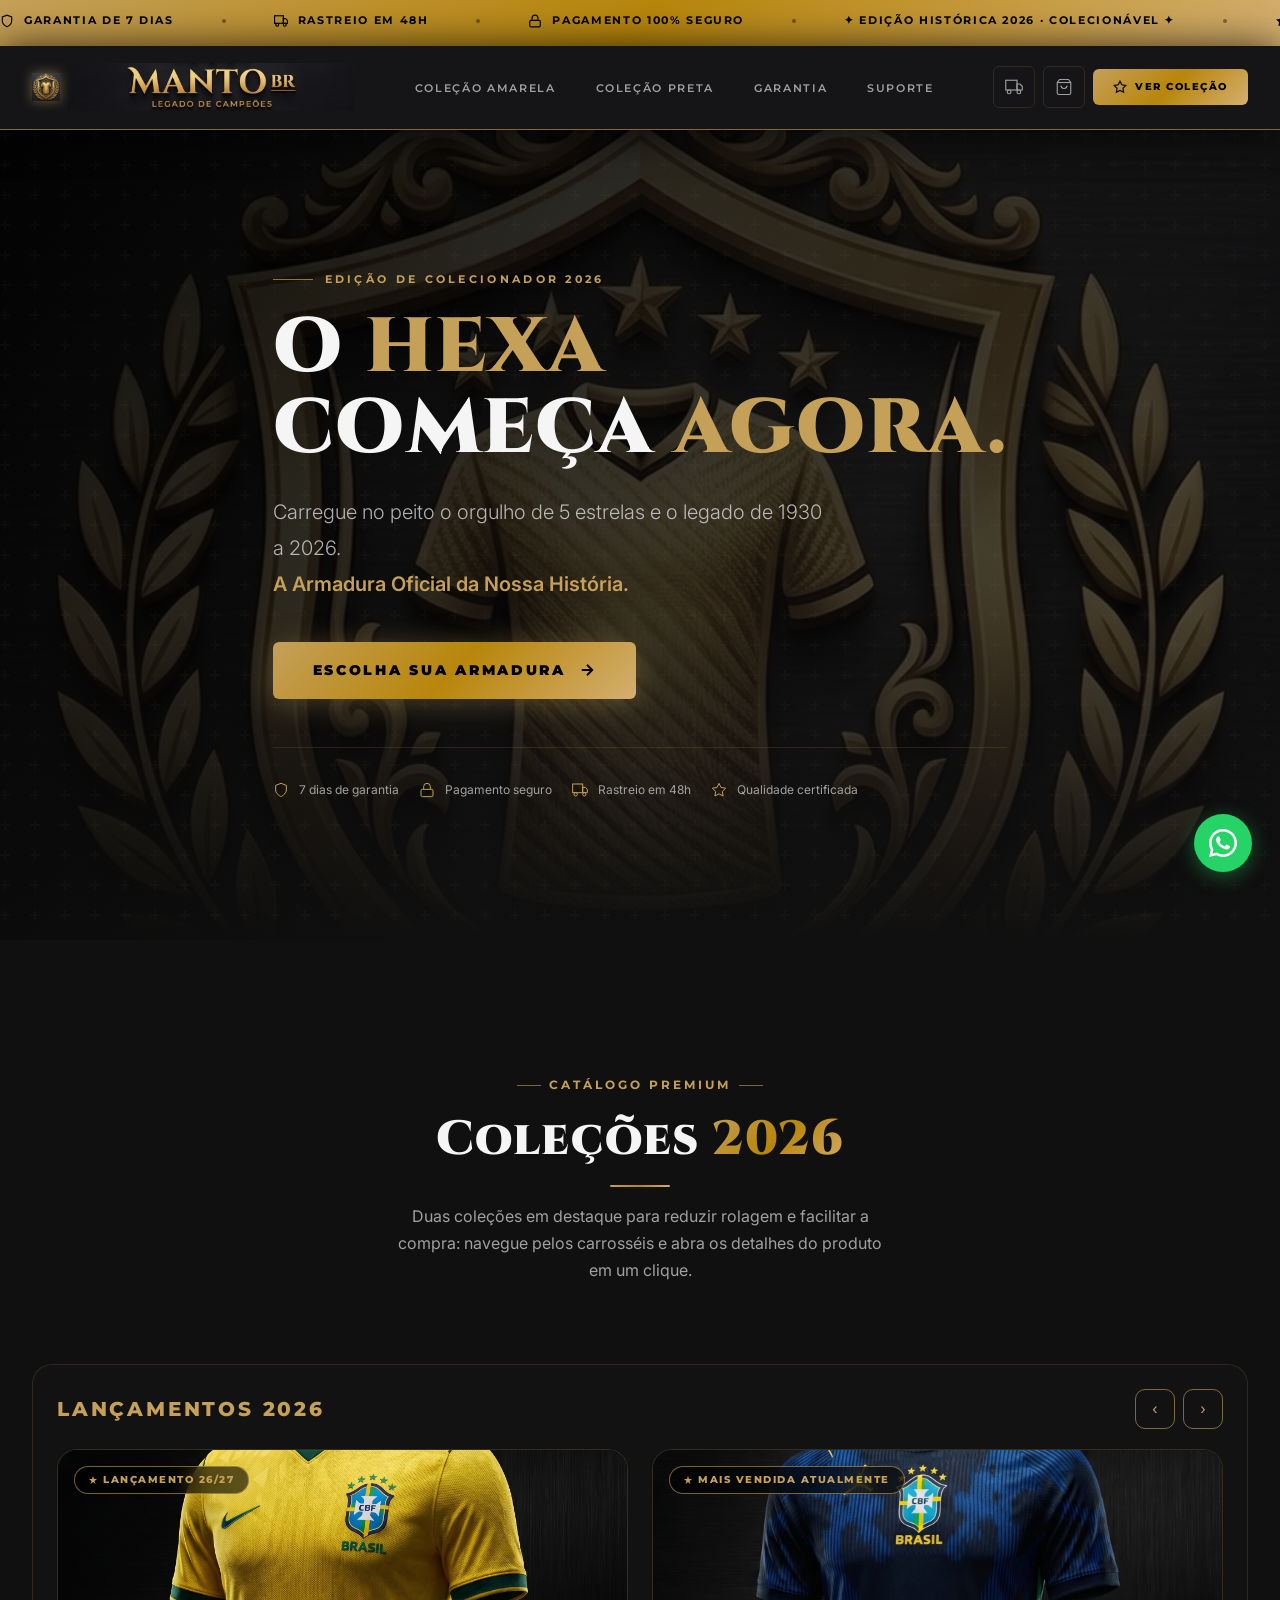
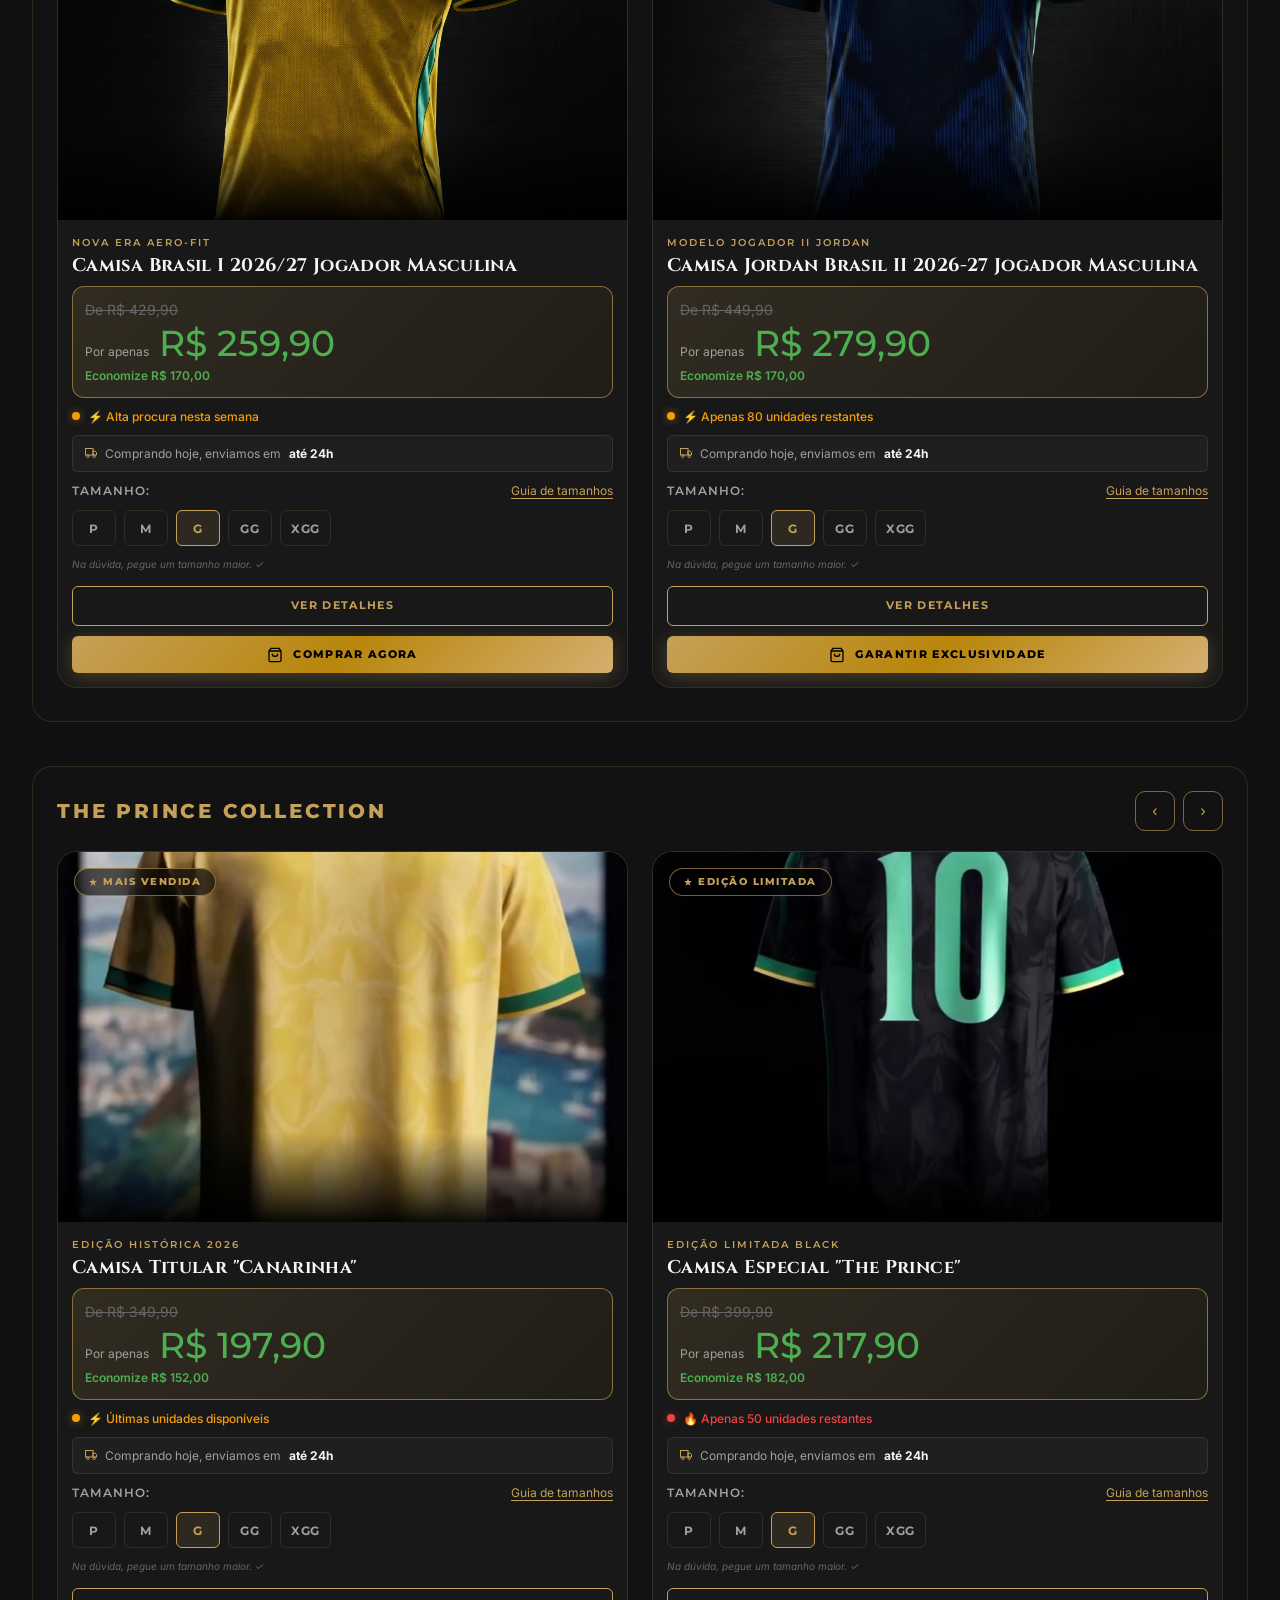
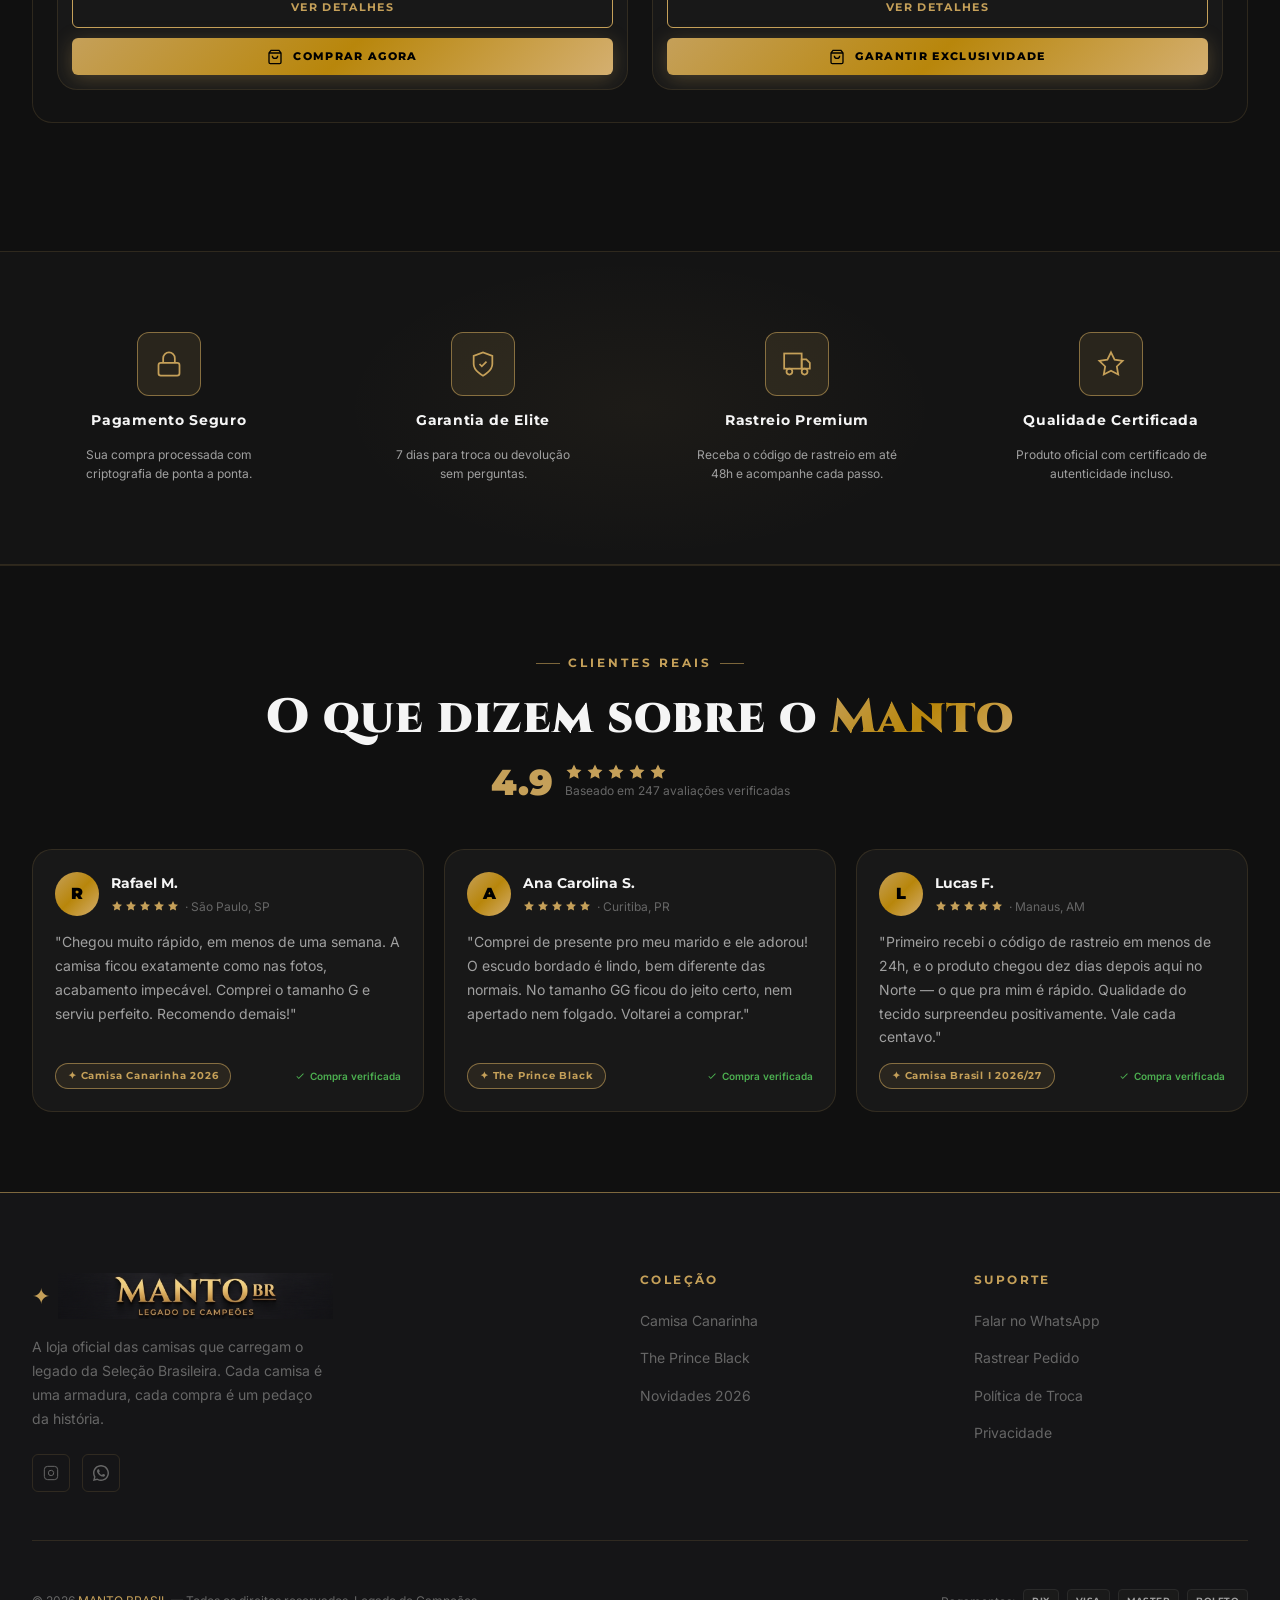
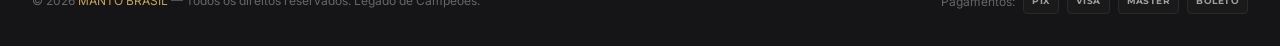
==== commit 4f43b39e: "fix: remove nested HTML comments escaping to UI" ====
--- a/index.html
+++ b/index.html
@@ -25,16 +25,12 @@
   <!--
     ═══════════════════════════════════════════════════
     TROQUE os SEU-DOMINIO-AQUI pelo domínio real
-    após configurar no Netlify. Após trocar, remova
-    este comentário e adicione a linha abaixo:
-    <!-- 
-    ══════════════════════════════════════════════════════════
+    após configurar no Netlify.
+
     INSTALE O SEU PIXEL DO FACEBOOK ABAIXO ↓
-    ══════════════════════════════════════════════════════════ 
+    ═══════════════════════════════════════════════════
   -->
   <link rel="canonical" href="https://SEU-DOMINIO.com" />
-  ═══════════════════════════════════════════════════
-  -->
 
   <!-- ───────────────────── Twitter Card ───────────────────── -->
   <meta name="twitter:card"        content="summary_large_image" />
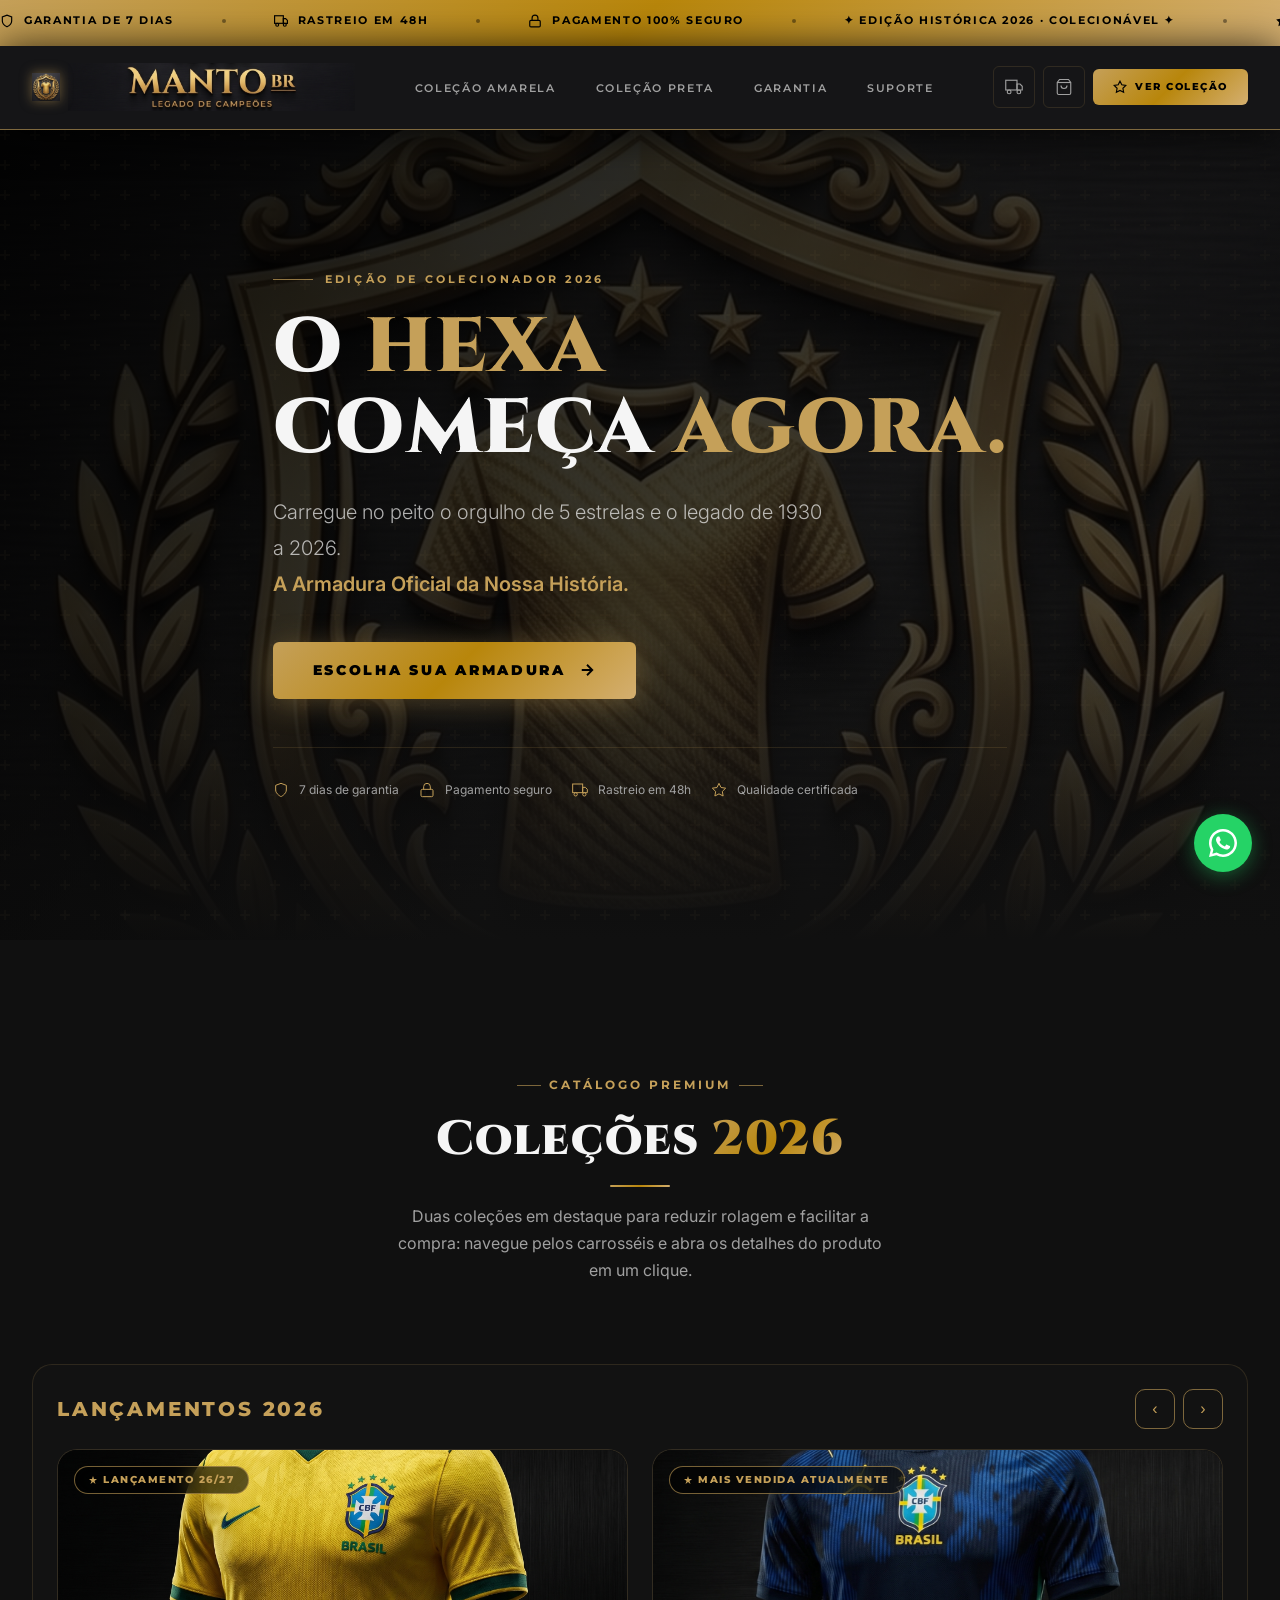
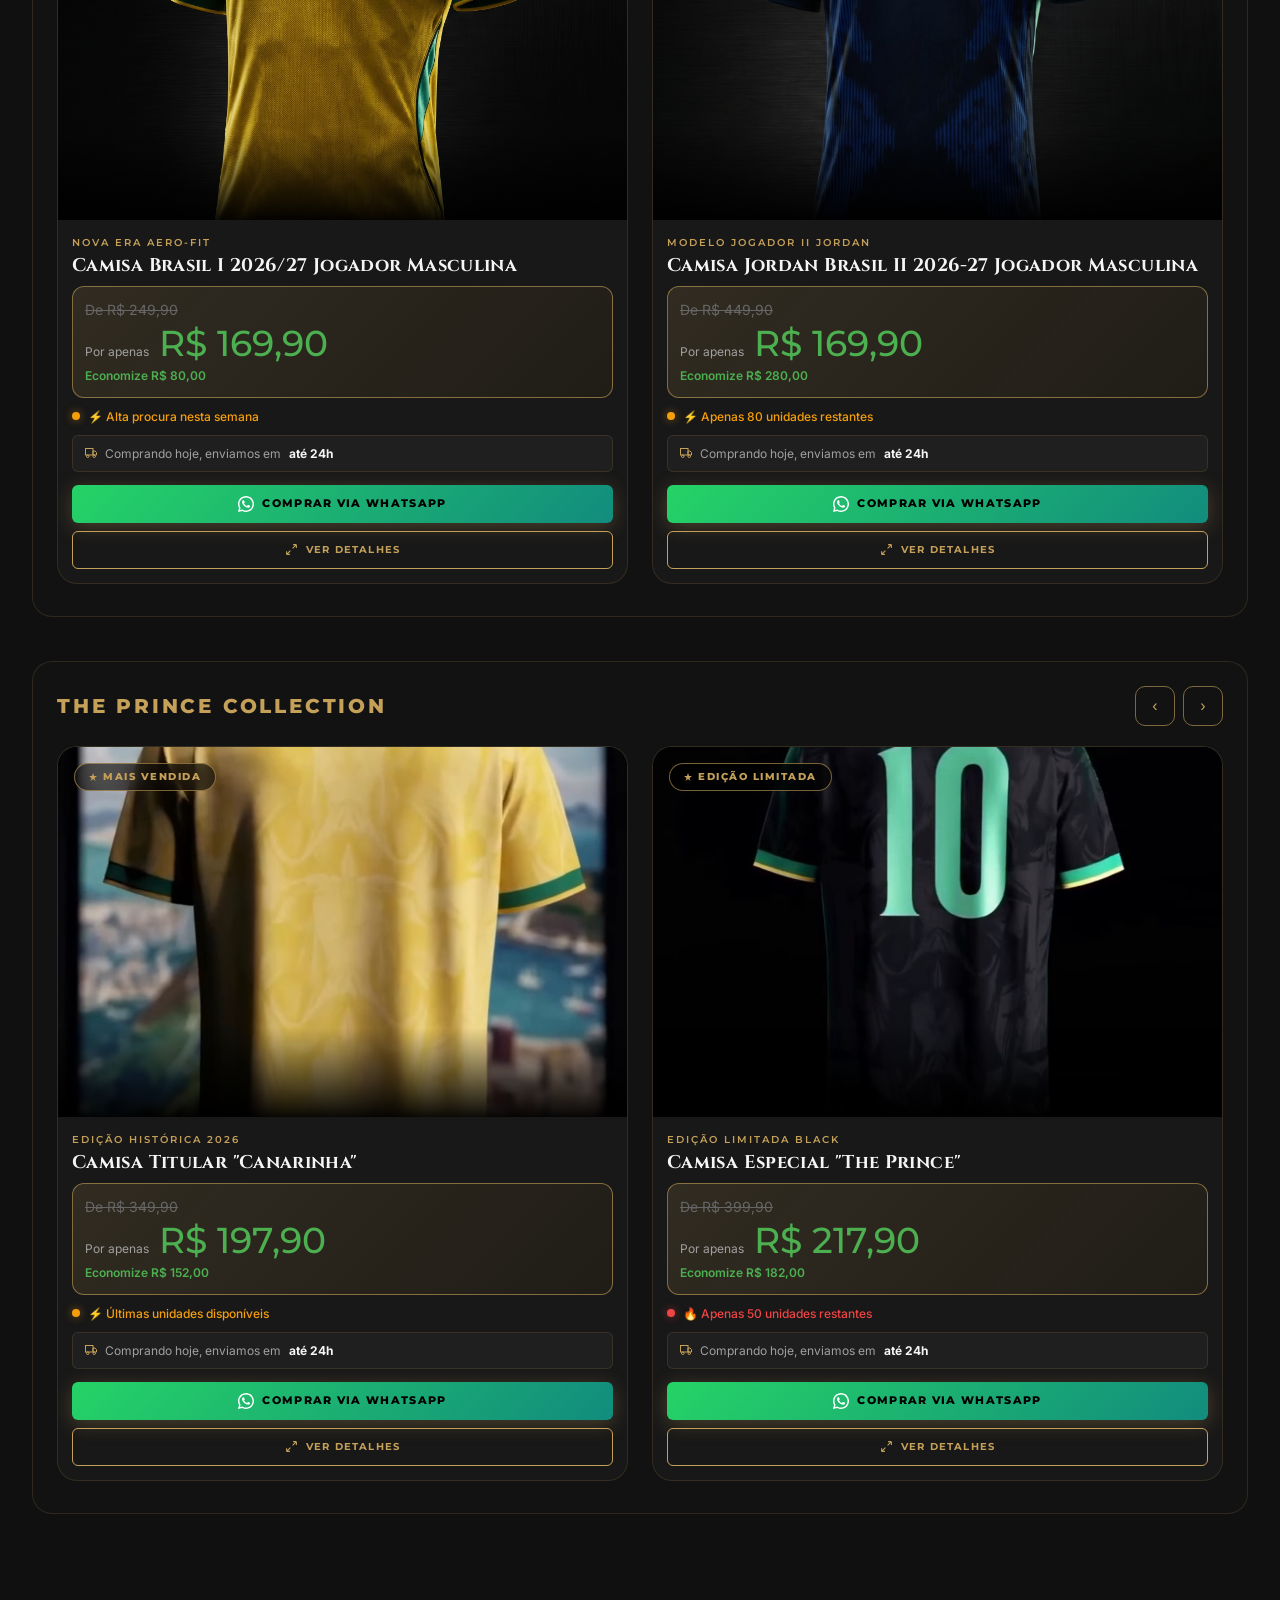
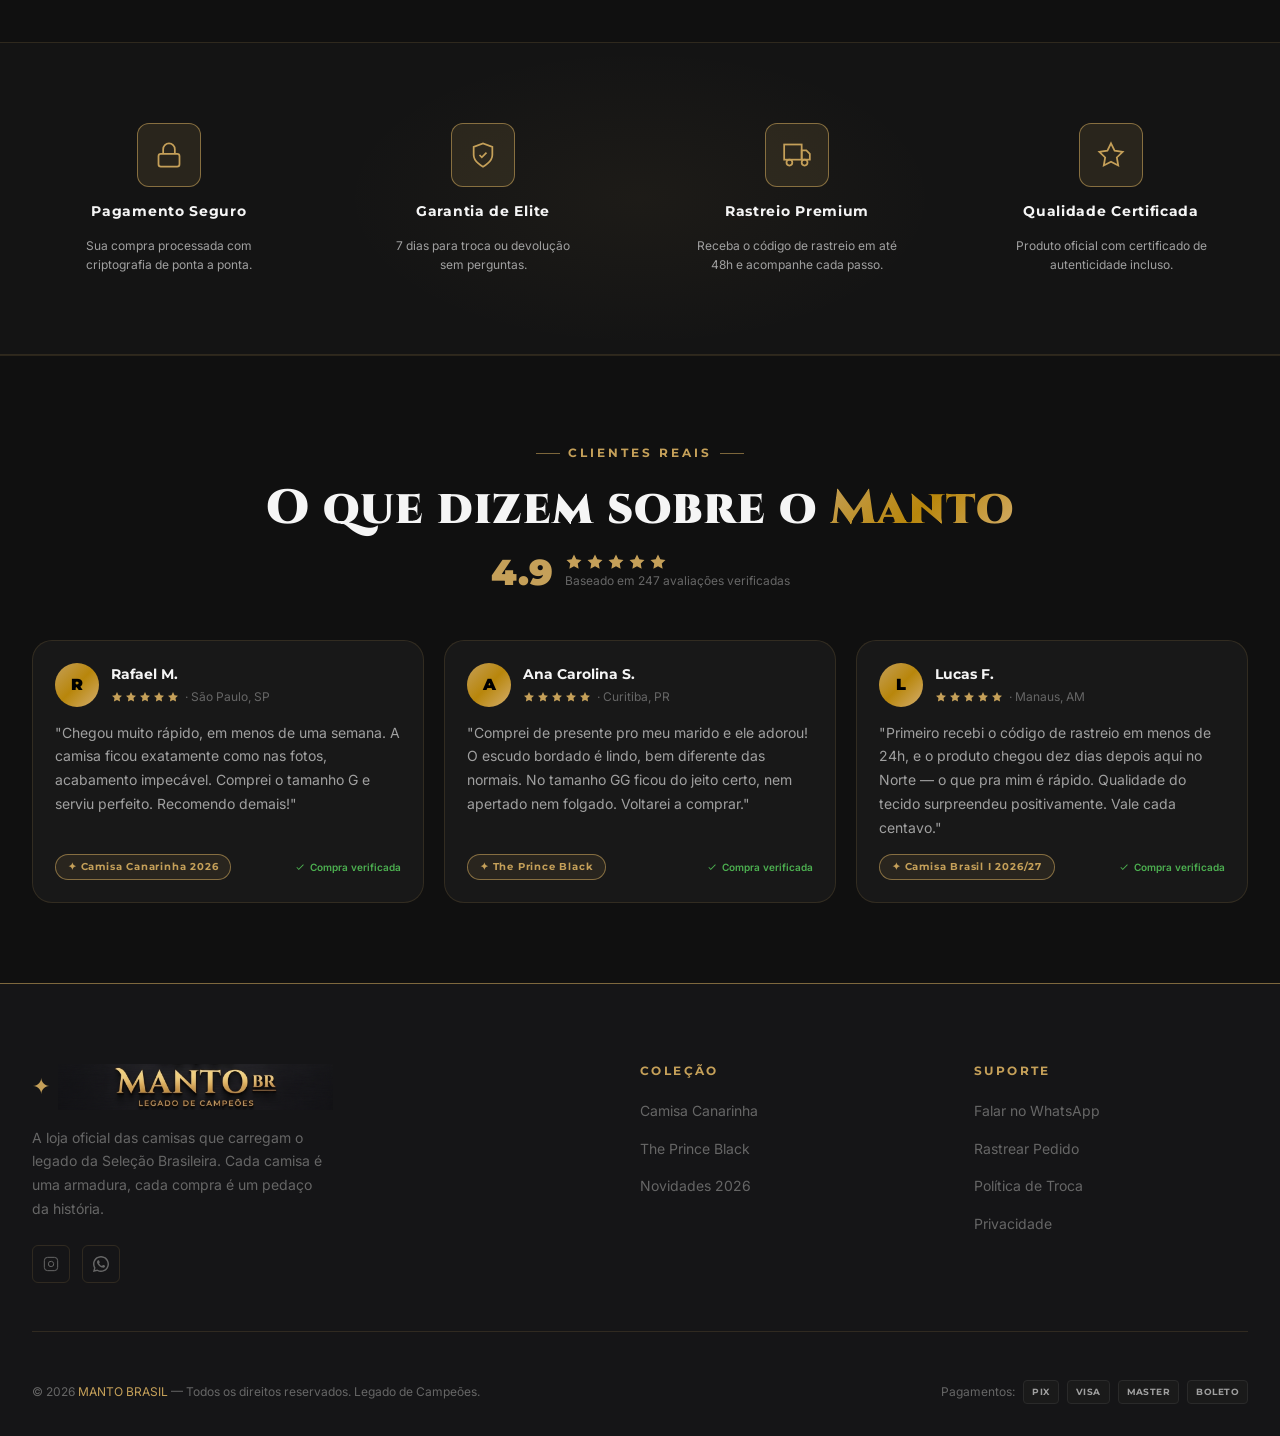
==== commit c46e9e27: "ATT WPP" ====
--- a/index.html
+++ b/index.html
@@ -21,16 +21,8 @@
   <meta property="og:title"       content="MANTO BRASIL | Legado de Campeões" />
   <meta property="og:description" content="A Armadura Oficial da Nossa História. Edição de Colecionador 2026." />
   <meta property="og:image"       content="./assets/images/FAVICON.png" />
-  <meta property="og:url"         content="https://SEU-DOMINIO-AQUI.com" />
-  <!--
-    ═══════════════════════════════════════════════════
-    TROQUE os SEU-DOMINIO-AQUI pelo domínio real
-    após configurar no Netlify.
-
-    INSTALE O SEU PIXEL DO FACEBOOK ABAIXO ↓
-    ═══════════════════════════════════════════════════
-  -->
-  <link rel="canonical" href="https://SEU-DOMINIO.com" />
+  <meta property="og:url"         content="https://mantobr.site" />
+  <link rel="canonical" href="https://mantobr.site" />
 
   <!-- ───────────────────── Twitter Card ───────────────────── -->
   <meta name="twitter:card"        content="summary_large_image" />
@@ -1930,7 +1922,7 @@
                 <line x1="17.5" y1="6.5" x2="17.51" y2="6.5"/>
               </svg>
             </a>
-            <a href="https://wa.me/5511999999999" class="social-btn" id="footer-whatsapp" aria-label="WhatsApp" target="_blank" rel="noopener">
+            <a href="https://wa.me/5531971553878" class="social-btn" id="footer-whatsapp" aria-label="WhatsApp" target="_blank" rel="noopener">
               <!-- No link acima, troque 5511999999999 pelo seu número (DDI + DDD + Número) -->
               <svg width="16" height="16" fill="currentColor" viewBox="0 0 24 24">
                 <path d="M17.472 14.382c-.297-.149-1.758-.867-2.03-.967-.273-.099-.471-.148-.67.15-.197.297-.767.966-.94 1.164-.173.199-.347.223-.644.075-.297-.15-1.255-.463-2.39-1.475-.883-.788-1.48-1.761-1.653-2.059-.173-.297-.018-.458.13-.606.134-.133.298-.347.446-.52.149-.174.198-.298.298-.497.099-.198.05-.371-.025-.52-.075-.149-.669-1.612-.916-2.207-.242-.579-.487-.5-.669-.51-.173-.008-.371-.01-.57-.01-.198 0-.52.074-.792.372-.272.297-1.04 1.016-1.04 2.479 0 1.462 1.065 2.875 1.213 3.074.149.198 2.096 3.2 5.077 4.487.709.306 1.262.489 1.694.625.712.227 1.36.195 1.871.118.571-.085 1.758-.719 2.006-1.413.248-.694.248-1.289.173-1.413-.074-.124-.272-.198-.57-.347z"/>
@@ -1959,7 +1951,7 @@
               TROQUE os href pelos seus links reais ↓
             ═══════════════════════════════════════════
             -->
-            <li><a href="https://wa.me/55SEU-NUMERO" id="footer-link-contato" target="_blank">Falar no WhatsApp</a></li>
+            <li><a href="https://wa.me/5531971553878" id="footer-link-contato" target="_blank">Falar no WhatsApp</a></li>
             <li><a href="#" id="footer-link-rastreio" onclick="document.getElementById('modal-rastreio').classList.add('active'); return false;">Rastrear Pedido</a></li>
             <li><a href="./pages/politica-troca.html" id="footer-link-garantia">Política de Troca</a></li>
             <li><a href="./pages/privacidade.html" id="footer-link-privacidade">Privacidade</a></li>
@@ -2040,7 +2032,7 @@
     ══════════════════════════════════════════════════════════ 
   -->
   <a
-    href="https://wa.me/5511999999999?text=Olá!%20Tenho%20interesse%20nas%20camisas%20MANTO%20BRASIL%202026."
+    href="https://wa.me/5531971553878?text=Ol%C3%A1!%20Tenho%20interesse%20nas%20camisas%20MANTO%20BRASIL%202026."
     class="whatsapp-float"
     id="whatsapp-float-btn"
     target="_blank"
@@ -2365,7 +2357,7 @@
         TROQUE "5511999999999" pelo seu número DDD + número
       ═══════════════════════════════════════════════════
       */
-      window.open(`https://wa.me/5511999999999?text=${encodeURIComponent(msg)}`, '_blank');
+      window.open(`https://wa.me/5531971553878?text=${encodeURIComponent(msg)}`, '_blank');
     }
   </script>
 
--- a/styles/theme.css
+++ b/styles/theme.css
@@ -3,7 +3,7 @@
    Design System: Preto Fosco + Dourado Champagne
    ============================================================ */
 
-@import url('https://fonts.googleapis.com/css2?family=Cinzel:wght@400;600;700;900&family=Montserrat:wght@400;500;600;700;800;900&family=Inter:wght@300;400;500;600&display=swap');
+@import url('https://fonts.googleapis.com/css2?family=Cinzel:wght@400;600;700;900&family=Montserrat:wght@400;500;600;700;800;900&family=Inter:wght@300;400;500;600&family=Oswald:wght@500;600;700&family=Bebas+Neue&family=Barlow+Condensed:wght@700;800&display=swap');
 
 /* ============================================================
    VARIÁVEIS (TOKENS DE DESIGN)
@@ -11,69 +11,94 @@
    ============================================================ */
 :root {
   /* --- Cores Base --- */
-  --color-bg:            #101010; /* Preto Fosco Principal */
-  --color-bg-header:     #151517; /* Fundo Premium (header/footer) */
-  --color-bg-card:       #181818; /* Fundo dos Cards de Produto */
-  --color-bg-section:    #141414; /* Fundo de Seções Alternadas */
-  --color-bg-glass:      rgba(255, 255, 255, 0.03); /* Glassmorphism */
-  --color-border:        rgba(197, 160, 89, 0.15); /* Borda sutil dourada */
-  --color-border-gold:   rgba(197, 160, 89, 0.6);  /* Borda dourada visível */
+  --color-bg: #101010;
+  /* Preto Fosco Principal */
+  --color-bg-header: #151517;
+  /* Fundo Premium (header/footer) */
+  --color-bg-card: #181818;
+  /* Fundo dos Cards de Produto */
+  --color-bg-section: #141414;
+  /* Fundo de Seções Alternadas */
+  --color-bg-glass: rgba(255, 255, 255, 0.03);
+  /* Glassmorphism */
+  --color-border: rgba(197, 160, 89, 0.15);
+  /* Borda sutil dourada */
+  --color-border-gold: rgba(197, 160, 89, 0.6);
+  /* Borda dourada visível */
 
   /* --- Tipografia --- */
-  --color-text-primary:  #F5F5F5; /* Branco Quebrado — Texto Principal */
-  --color-text-secondary:#A0A0A0; /* Cinza Suave — Texto Secundário */
-  --color-text-muted:    #666666; /* Cinza Escuro — Texto Mínimo */
+  --color-text-primary: #F5F5F5;
+  /* Branco Quebrado — Texto Principal */
+  --color-text-secondary: #A0A0A0;
+  /* Cinza Suave — Texto Secundário */
+  --color-text-muted: #666666;
+  /* Cinza Escuro — Texto Mínimo */
 
   /* --- Dourado (A Cor de Destaque) --- */
-  --color-gold:          #C5A059; /* Dourado Champagne */
-  --color-gold-dark:     #B8860B; /* Dourado Velho */
-  --color-gold-light:    #D4AF70; /* Dourado Claro */
-  --color-gold-muted:    rgba(197, 160, 89, 0.12); /* Dourado Translúcido */
+  --color-gold: #C5A059;
+  /* Dourado Champagne */
+  --color-gold-dark: #B8860B;
+  /* Dourado Velho */
+  --color-gold-light: #D4AF70;
+  /* Dourado Claro */
+  --color-gold-muted: rgba(197, 160, 89, 0.12);
+  /* Dourado Translúcido */
 
   /* --- Gradientes --- */
-  --gradient-gold:       linear-gradient(135deg, #C5A059 0%, #B8860B 50%, #D4AF70 100%);
-  --gradient-gold-subtle:linear-gradient(135deg, rgba(197,160,89,0.15) 0%, rgba(184,134,11,0.05) 100%);
-  --gradient-dark:       linear-gradient(180deg, #000000 0%, #101010 100%);
-  --gradient-card:       linear-gradient(180deg, transparent 60%, rgba(0,0,0,0.95) 100%);
-  --gradient-hero:       linear-gradient(135deg, rgba(0,0,0,0.8) 0%, rgba(16,16,16,0.4) 100%);
+  --gradient-gold: linear-gradient(135deg, #C5A059 0%, #B8860B 50%, #D4AF70 100%);
+  --gradient-gold-subtle: linear-gradient(135deg, rgba(197, 160, 89, 0.15) 0%, rgba(184, 134, 11, 0.05) 100%);
+  --gradient-dark: linear-gradient(180deg, #000000 0%, #101010 100%);
+  --gradient-card: linear-gradient(180deg, transparent 60%, rgba(0, 0, 0, 0.95) 100%);
+  --gradient-hero: linear-gradient(135deg, rgba(0, 0, 0, 0.8) 0%, rgba(16, 16, 16, 0.4) 100%);
 
   /* --- Tipografias --- */
-  --font-titulo:         'Cinzel', 'Georgia', serif;
-  --font-display:        'Montserrat', sans-serif;
-  --font-body:           'Inter', sans-serif;
+  --font-titulo: 'Cinzel', 'Georgia', serif;
+  --font-display: 'Montserrat', sans-serif;
+  --font-body: 'Inter', sans-serif;
+  --font-sport: 'Oswald', sans-serif;
 
   /* --- Tamanhos de Fonte --- */
-  --fs-xs:    0.75rem;    /* 12px */
-  --fs-sm:    0.875rem;   /* 14px */
-  --fs-base:  1rem;       /* 16px */
-  --fs-md:    1.125rem;   /* 18px */
-  --fs-lg:    1.25rem;    /* 20px */
-  --fs-xl:    1.5rem;     /* 24px */
-  --fs-2xl:   1.875rem;   /* 30px */
-  --fs-3xl:   2.25rem;    /* 36px */
-  --fs-4xl:   3rem;       /* 48px */
-  --fs-5xl:   3.75rem;    /* 60px */
-  --fs-hero:  clamp(2.5rem, 6vw, 5rem);
+  --fs-xs: 0.75rem;
+  /* 12px */
+  --fs-sm: 0.875rem;
+  /* 14px */
+  --fs-base: 1rem;
+  /* 16px */
+  --fs-md: 1.125rem;
+  /* 18px */
+  --fs-lg: 1.25rem;
+  /* 20px */
+  --fs-xl: 1.5rem;
+  /* 24px */
+  --fs-2xl: 1.875rem;
+  /* 30px */
+  --fs-3xl: 2.25rem;
+  /* 36px */
+  --fs-4xl: 3rem;
+  /* 48px */
+  --fs-5xl: 3.75rem;
+  /* 60px */
+  --fs-hero: clamp(2.5rem, 6vw, 5rem);
 
   /* --- Espaçamentos --- */
-  --space-xs:  0.5rem;
-  --space-sm:  1rem;
-  --space-md:  1.5rem;
-  --space-lg:  2rem;
-  --space-xl:  3rem;
+  --space-xs: 0.5rem;
+  --space-sm: 1rem;
+  --space-md: 1.5rem;
+  --space-lg: 2rem;
+  --space-xl: 3rem;
   --space-2xl: 5rem;
   --space-3xl: 8rem;
 
   /* --- Bordas e Sombras --- */
-  --radius-sm:   6px;
-  --radius-md:   12px;
-  --radius-lg:   20px;
+  --radius-sm: 6px;
+  --radius-md: 12px;
+  --radius-lg: 20px;
   --radius-full: 9999px;
 
-  --shadow-gold:   0 0 30px rgba(197, 160, 89, 0.2);
-  --shadow-gold-lg:0 0 60px rgba(197, 160, 89, 0.15), 0 20px 60px rgba(0,0,0,0.5);
-  --shadow-card:   0 8px 32px rgba(0, 0, 0, 0.5);
-  --shadow-inset:  inset 0 1px 0 rgba(197, 160, 89, 0.1);
+  --shadow-gold: 0 0 30px rgba(197, 160, 89, 0.2);
+  --shadow-gold-lg: 0 0 60px rgba(197, 160, 89, 0.15), 0 20px 60px rgba(0, 0, 0, 0.5);
+  --shadow-card: 0 8px 32px rgba(0, 0, 0, 0.5);
+  --shadow-inset: inset 0 1px 0 rgba(197, 160, 89, 0.1);
 
   /* --- Transições --- */
   --transition-fast: 0.2s ease;
@@ -83,12 +108,27 @@
 
   /* --- Header --- */
   --header-height: 72px;
+
+  /* --- Calibração do Preview de Personalização ---
+     Ajuste estes valores para encaixar perfeitamente na sua foto.
+  */
+  --jersey-name-top: 19%;
+  /* Sobe/Desce apenas o NOME */
+  --jersey-num-top: 35%;
+  /* Sobe/Desce apenas o NÚMERO */
+
+  --jersey-name-size: 9cqi;
+  /* Tamanho do nome */
+  --jersey-num-size: 32cqi;
+  /* Tamanho do número */
 }
 
 /* ============================================================
    RESET & BASE
    ============================================================ */
-*, *::before, *::after {
+*,
+*::before,
+*::after {
   box-sizing: border-box;
   margin: 0;
   padding: 0;
@@ -111,10 +151,22 @@
 }
 
 /* Scrollbar personalizada */
-::-webkit-scrollbar { width: 6px; }
-::-webkit-scrollbar-track { background: var(--color-bg); }
-::-webkit-scrollbar-thumb { background: var(--color-gold-dark); border-radius: 3px; }
-::-webkit-scrollbar-thumb:hover { background: var(--color-gold); }
+::-webkit-scrollbar {
+  width: 6px;
+}
+
+::-webkit-scrollbar-track {
+  background: var(--color-bg);
+}
+
+::-webkit-scrollbar-thumb {
+  background: var(--color-gold-dark);
+  border-radius: 3px;
+}
+
+::-webkit-scrollbar-thumb:hover {
+  background: var(--color-gold);
+}
 
 /* Seleção de texto */
 ::selection {
@@ -125,7 +177,12 @@
 /* ============================================================
    TIPOGRAFIA GLOBAL
    ============================================================ */
-h1, h2, h3, h4, h5, h6 {
+h1,
+h2,
+h3,
+h4,
+h5,
+h6 {
   font-family: var(--font-titulo);
   font-weight: 700;
   line-height: 1.2;
@@ -144,7 +201,8 @@
   text-decoration: none;
 }
 
-img, video {
+img,
+video {
   max-width: 100%;
   display: block;
 }
@@ -237,7 +295,7 @@
   content: '';
   position: absolute;
   inset: 0;
-  background: linear-gradient(135deg, rgba(255,255,255,0.15) 0%, transparent 60%);
+  background: linear-gradient(135deg, rgba(255, 255, 255, 0.15) 0%, transparent 60%);
   opacity: 0;
   transition: var(--transition-fast);
 }
@@ -354,7 +412,7 @@
 }
 
 .badge-dark {
-  background: rgba(0,0,0,0.6);
+  background: rgba(0, 0, 0, 0.6);
   border: 1px solid var(--color-border-gold);
   color: var(--color-gold);
   backdrop-filter: blur(10px);
@@ -394,19 +452,25 @@
   left: -75%;
   width: 50%;
   height: 100%;
-  background: linear-gradient(
-    120deg,
-    transparent 0%,
-    rgba(255, 255, 255, 0.35) 50%,
-    transparent 100%
-  );
+  background: linear-gradient(120deg,
+      transparent 0%,
+      rgba(255, 255, 255, 0.35) 50%,
+      transparent 100%);
   animation: hero-shimmer 3s infinite;
 }
 
 @keyframes hero-shimmer {
-  0%   { left: -75%; }
-  50%  { left: 125%; }
-  100% { left: 125%; }
+  0% {
+    left: -75%;
+  }
+
+  50% {
+    left: 125%;
+  }
+
+  100% {
+    left: 125%;
+  }
 }
 
 .btn-premium-hero:hover {
@@ -440,3 +504,166 @@
   filter: drop-shadow(0 0 4px rgba(197, 160, 89, 0.4));
   flex-shrink: 0;
 }
+
+/* ============================================================
+   CUSTOMIZAÇÃO REAL-TIME (OVERLAY)
+   ============================================================ */
+.preview-container {
+  position: relative;
+  width: 100%;
+  height: 100%;
+}
+
+.customization-overlay {
+  position: absolute;
+  top: 0;
+  left: 0;
+  width: 100%;
+  height: 100%;
+  pointer-events: none;
+  z-index: 5;
+  display: flex;
+  flex-direction: column;
+  align-items: center;
+  justify-content: center;
+  text-align: center;
+  padding-top: 15%;
+  /* Ajuste para descer o texto na camisa */
+}
+
+.preview-name {
+  font-family: var(--font-sport);
+  color: #006341;
+  /* Verde clássico da camisa */
+  font-weight: 700;
+  font-size: clamp(1.5rem, 4vw, 3.5rem);
+  text-transform: uppercase;
+  letter-spacing: 0.1em;
+  line-height: 1;
+  opacity: 0.9;
+  text-shadow: 0 1px 2px rgba(0, 0, 0, 0.1);
+}
+
+.preview-number {
+  font-family: var(--font-sport);
+  color: #006341;
+  font-weight: 700;
+  font-size: clamp(6rem, 15vw, 12rem);
+  line-height: 0.8;
+  margin-top: 5px;
+  opacity: 0.95;
+  text-shadow: 0 2px 4px rgba(0, 0, 0, 0.15);
+}
+
+/* ============================================================
+   LAYOUT SPLIT-SCREEN (DESKTOP)
+   ============================================================ */
+@media (min-width: 901px) {
+  .product-layout {
+    display: grid;
+    grid-template-columns: 1.2fr 0.8fr;
+    gap: 40px;
+    align-items: start;
+  }
+
+  .gallery-column {
+    position: sticky;
+    top: 100px;
+  }
+}
+
+/* ============================================================
+   UI DE PERSONALIZAÇÃO
+   ============================================================ */
+.custom-section {
+  border: 1px solid var(--color-border-gold);
+  border-radius: var(--radius-md);
+  padding: 20px;
+  background: rgba(255, 255, 255, 0.02);
+  display: grid;
+  gap: 15px;
+}
+
+.custom-title {
+  font-family: var(--font-display);
+  font-size: var(--fs-sm);
+  font-weight: 800;
+  color: var(--color-gold);
+  text-transform: uppercase;
+  display: flex;
+  align-items: center;
+  gap: 8px;
+}
+
+.custom-input-group {
+  display: grid;
+  gap: 8px;
+}
+
+.custom-label {
+  font-size: 11px;
+  color: var(--color-text-secondary);
+  text-transform: uppercase;
+  font-weight: 600;
+}
+
+.custom-input {
+  width: 100%;
+  background: #111;
+  border: 1px solid var(--color-border);
+  border-radius: 8px;
+  padding: 12px 15px;
+  color: #fff;
+  font-family: var(--font-body);
+  font-size: 14px;
+  transition: border-color 0.3s;
+}
+
+.custom-input:focus {
+  outline: none;
+  border-color: var(--color-gold);
+}
+
+.custom-options-row {
+  display: flex;
+  gap: 8px;
+}
+
+.custom-opt-btn {
+  flex: 1;
+  padding: 10px;
+  background: transparent;
+  border: 1px solid var(--color-border);
+  border-radius: 8px;
+  color: var(--color-text-secondary);
+  font-family: var(--font-display);
+  font-size: 10px;
+  font-weight: 700;
+  cursor: pointer;
+  transition: all 0.3s;
+}
+
+.custom-opt-btn.active {
+  background: var(--color-gold-muted);
+  border-color: var(--color-gold);
+  color: var(--color-gold);
+}
+
+/* Responsividade dos inputs de personalização */
+@media (max-width: 560px) {
+  .custom-options-row {
+    flex-direction: column;
+  }
+
+  #custom-inputs-area {
+    grid-template-columns: 1fr !important;
+  }
+
+  .preview-name {
+    font-size: clamp(1.2rem, 7vw, 2rem);
+  }
+
+  .preview-number {
+    font-size: clamp(4rem, 20vw, 7rem);
+  }
+}
